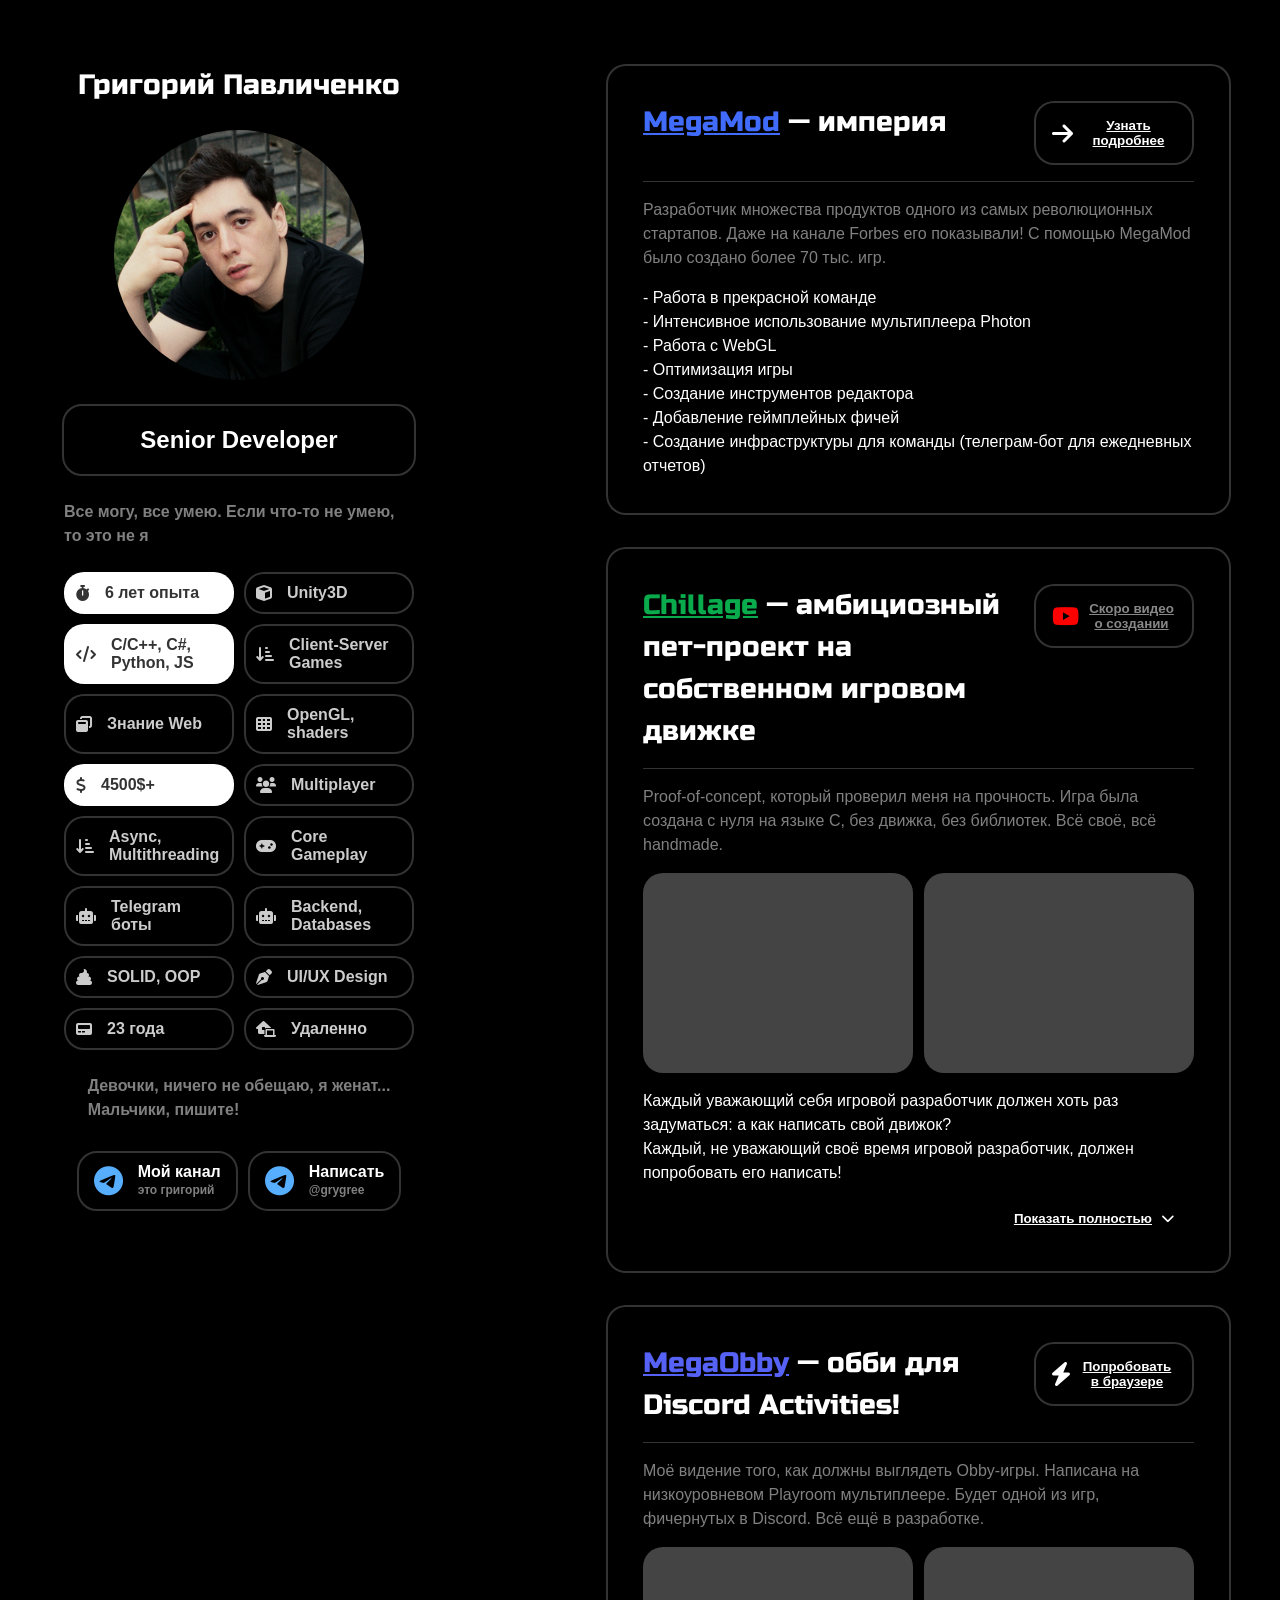
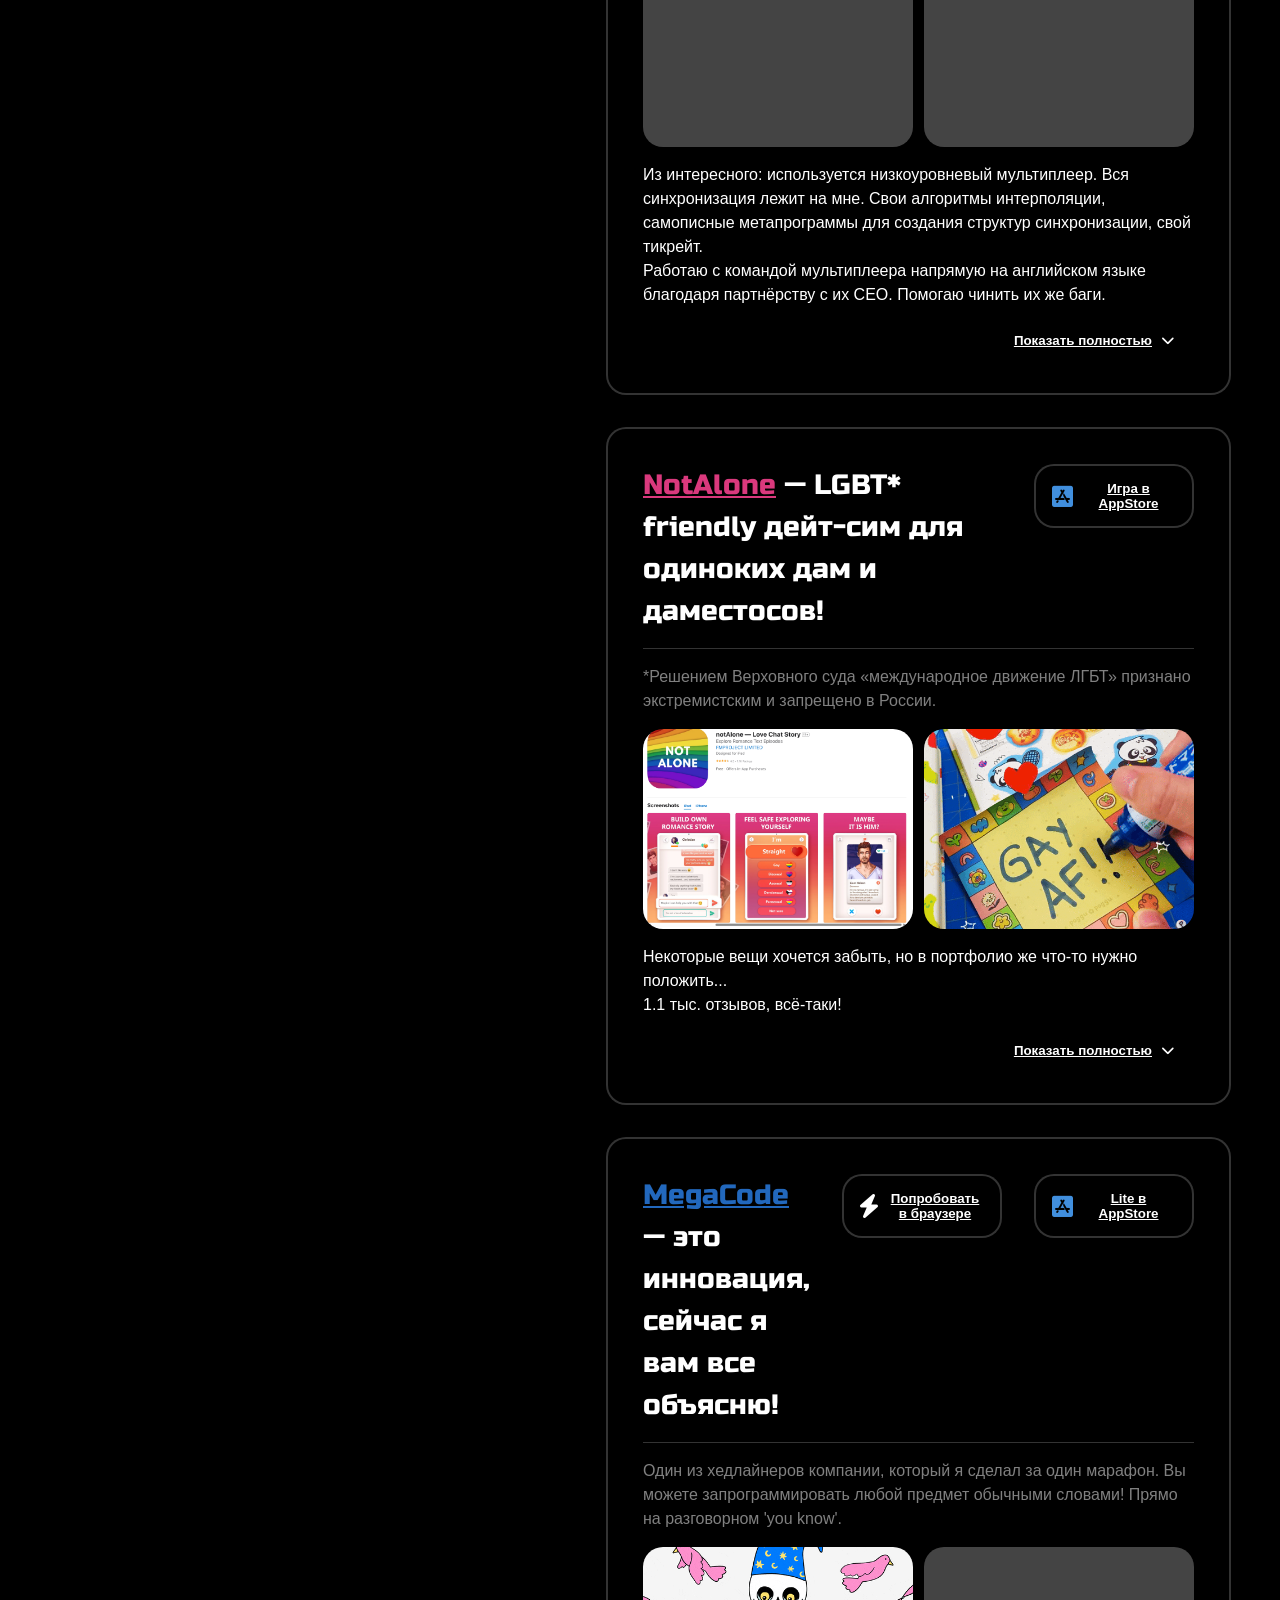
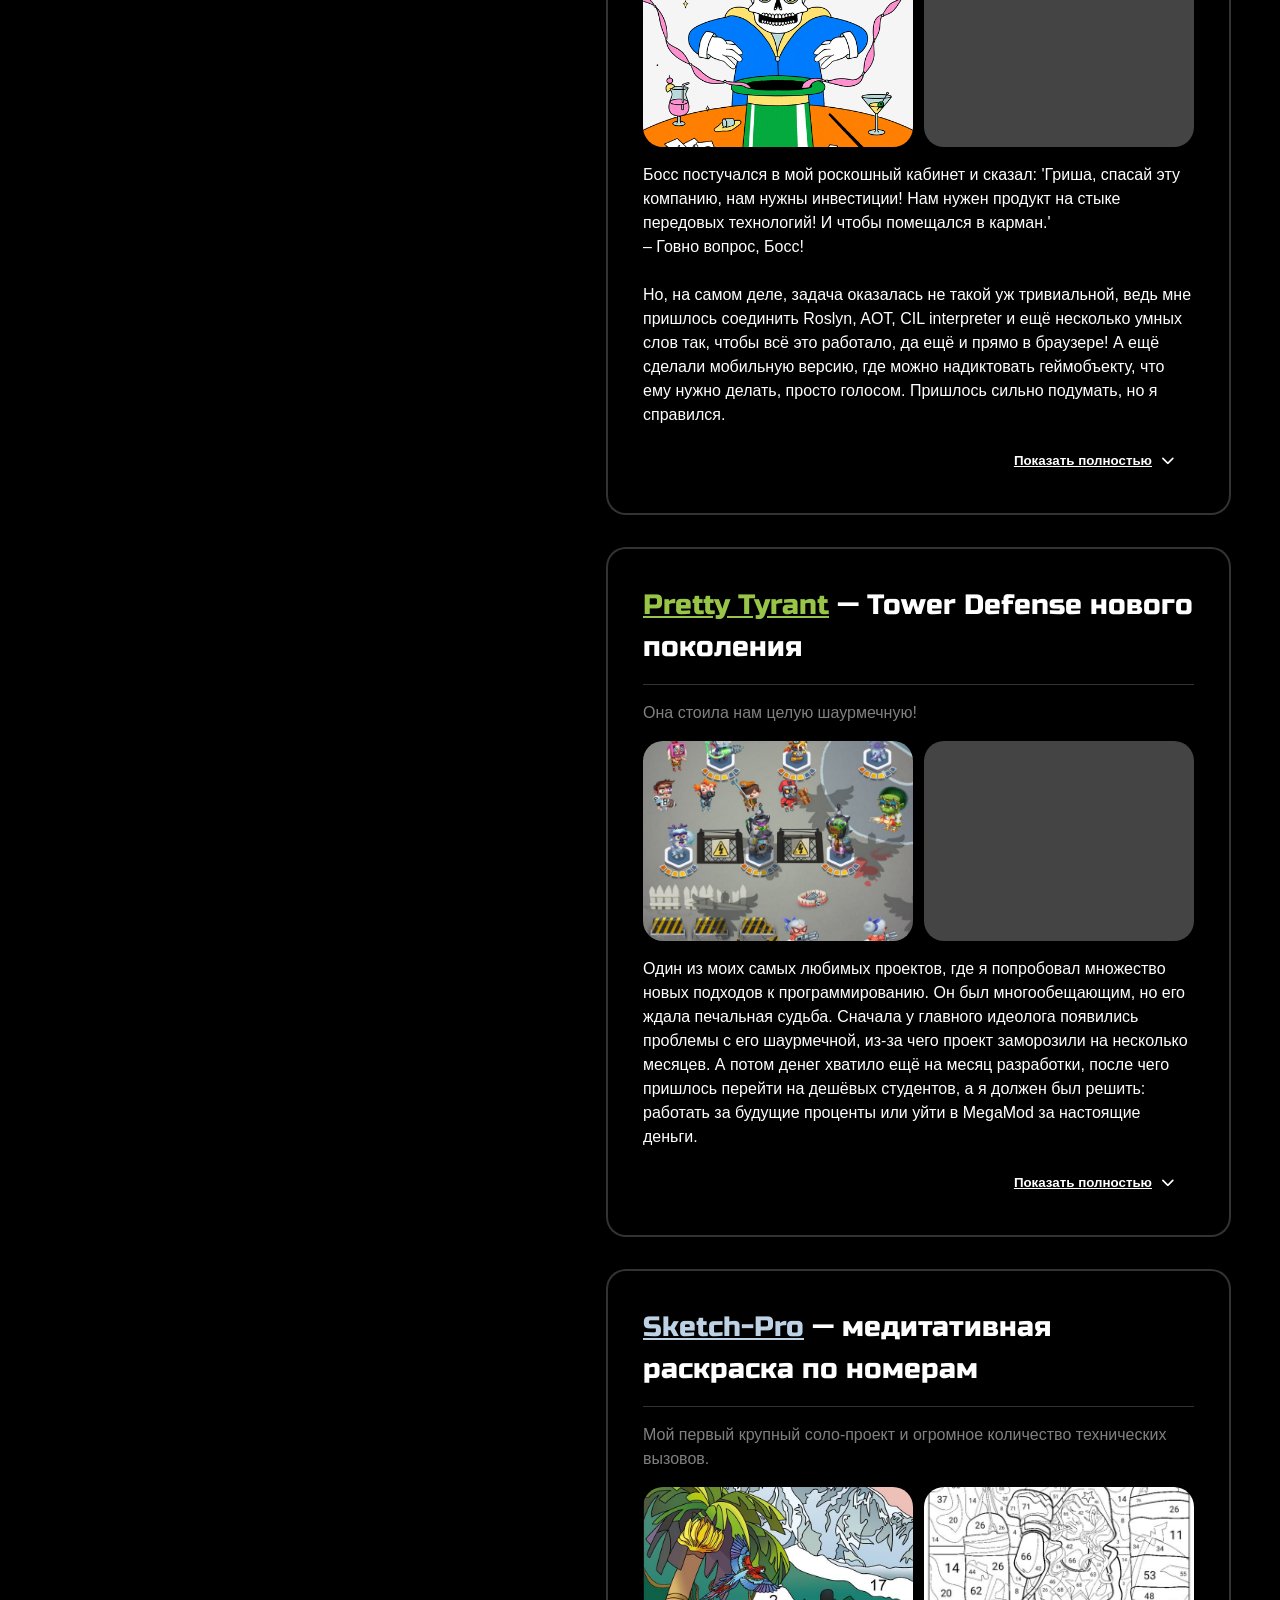
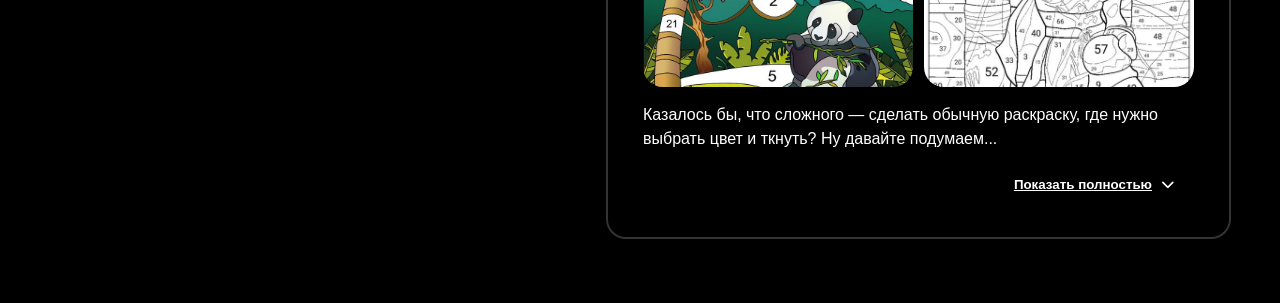
==== index.html @ 2d3b476a "dark theme as default" ====
<!DOCTYPE html>
<html lang="en">
    <head>
        <meta charset="UTF-8">
        <meta name="viewport" content="width=device-width, initial-scale=1.0">
        <link rel="preconnect" href="https://fonts.googleapis.com">
        <link rel="preconnect" href="https://fonts.gstatic.com" crossorigin>
        <link href="https://fonts.googleapis.com/css2?family=Inter:opsz,wght@14..32,100..900&family=Russo+One&display=swap" rel="stylesheet">
        <link rel="stylesheet" href="https://cdnjs.cloudflare.com/ajax/libs/font-awesome/6.0.0-beta3/css/all.min.css">
        <link rel="stylesheet" href="styles.css">
        <title>Grigory Pavlichenko</title>
        <link rel="icon" href="favicon.ico" type="image/x-icon">

        <script>
            function toggleText(blockId, event) {
                var textBlock = document.getElementById(blockId);
                var button = event.currentTarget; // This refers to the button that was clicked
                var textSpan = button.querySelector("span"); // Select the <span> that contains the text
                var icon = button.querySelector(".icon"); // Select the icon inside the button

                if (textBlock.style.display === "none" || textBlock.style.display === "") {
                    textBlock.style.display = "block";  // Show the text block
                    textSpan.textContent = "Скрыть"; // Change button text to 'Скрыть'
                    icon.classList.remove("fa-chevron-down"); // Remove down arrow
                    icon.classList.add("fa-chevron-up"); // Add up arrow
                } else {
                    textBlock.style.display = "none";   // Hide the text block
                    textSpan.textContent = "Показать полностью"; // Change button text back to 'Показать полностью'
                    icon.classList.remove("fa-chevron-up"); // Remove up arrow
                    icon.classList.add("fa-chevron-down"); // Add down arrow
                }
            }
        </script>
    </head>
    <body>
        <div class=container>
            <div class="sidebar">
                <div class="sidebar-content">
                    <p class="title">Григорий Павличенко</p>
                    <div class="avatar_container">
                        <div class="placeholder"></div>
                        <img class="avatar_content" loading="lazy" onload="this.classList.add('loaded'); this.previousElementSibling.style.display = 'none';" src="avatar.png">
                    </div>
                    <div class="job_title_container">
                        <p class="job_title">Senior Developer</p>
                    </div>

                    <p class="contacts_quote">Все могу, все умею. Если что-то не умею, то это не я</p>
                    <div class="skills_grid">
                        <div class="skill_item">
                            <i class="fa-solid fa-stopwatch"></i>
                            <span>6 лет опыта</span>
                        </div>
                        <div class="skill_item_black">
                            <i class="fa-solid fa-cube"></i>
                            <span>Unity3D</span>
                        </div>
                        <div class="skill_item">
                            <i class="fa-solid fa-code"></i>
                            <span>C/C++, C#, Python, JS</span>
                        </div>
                        <div class="skill_item_black">
                            <i class="fa-solid fa-arrow-down-short-wide"></i>
                            <span>Client-Server Games</span>
                        </div>
                        <div class="skill_item_black">
                            <i class="fa-solid fa-window-restore"></i>
                            <span>Знание Web</span>
                        </div>
                        <div class="skill_item_black">
                            <i class="fa-solid fa-table-cells"></i>
                            <span>OpenGL, shaders</span>
                        </div>
                        <div class="skill_item">
                            <i class="fa-solid fa-dollar-sign"></i>
                            <span>4500$+</span>
                        </div>
                        <div class="skill_item_black">
                            <i class="fa-solid fa-users"></i>
                            <span>Multiplayer</span>
                        </div>
                        <div class="skill_item_black">
                            <i class="fa-solid fa-arrow-down-short-wide"></i>
                            <span>Async, Multithreading</span>
                        </div>
                        <div class="skill_item_black">
                            <i class="fa-solid fa-gamepad"></i>
                            <span>Core Gameplay</span>
                        </div>
                        <div class="skill_item_black">
                            <i class="fa-solid fa-robot"></i>
                            <span>Telegram боты</span>
                        </div>
                        <div class="skill_item_black">
                            <i class="fa-solid fa-robot"></i>
                            <span>Backend, Databases</span>
                        </div>
                        <div class="skill_item_black">
                            <i class="fa-solid fa-poop"></i>
                            <span>SOLID, OOP</span>
                        </div>
                        <div class="skill_item_black">
                            <i class="fa-solid fa-pen-nib"></i>
                            <span>UI/UX Design</span>
                        </div>
                        <div class="skill_item_black">
                            <i class="fa-solid fa-pager"></i>
                            <span>23 года</span>
                        </div>
                        <div class="skill_item_black">
                            <i class="fa-solid fa-house-laptop"></i>
                            <span>Удаленно</span>
                        </div>
                    </div>

                    <p class="contacts_quote">Девочки, ничего не обещаю, я женат...<br>Мальчики, пишите!</p>
                    <div class="contacts_container">
                        <div class="contact">
                            <i class="fa-brands fa-telegram" style="color: #58aefe;"></i>
                            <div class="contacts_container_vertical">
                                <a href="https://t.me/+varb2LTErpAxMTYy" target="_blank" style="text-decoration: none;">
                                    Мой канал
                                </a>
                                <p class="contacts_grey">это григорий</p>
                            </div>
                        </div>
                        <div class="contact">
                            <i class="fa-brands fa-telegram" style="color: #58aefe;"></i>
                            <div class="contacts_container_vertical">
                                <a href="https://t.me/grygree" target="_blank" style="text-decoration: none;">
                                    Написать
                                </a>
                                <p class="contacts_grey">@grygree</p>
                            </div>
                        </div>
                    </div>
                </div>
            </div>

            <div class="gameblocks">

                <div class="gameblock">
                        <div class="title-container">
                            <p class="title">
                                <span style="color: #406bfb; text-decoration: underline;">MegaMod</span> — империя
                            </p>
                            <button class="external_link-button">
                                <i class="fa-solid fa-arrow-right"></i>
                                <a href="https://investors.megamod.io/" target="_blank" style="text-decoration: underline; color: inherit;">
                                    Узнать подробнее
                                </a>
                            </button>
                        </div>
                        <hr>
                        <p class="sub_title" id="megamod_subtitle">
                        </p>

                        <p class="description" id="megamod_description">
                        </p>

                        <div class="expandable-text" id="textBlock0">
                            <p class="description" id="megamod_content">
                            </p>
                        </div>

                        <!-- <div class="button-container"> -->
                        <!--     <button class="expand-button" onclick="toggleText('textBlock0', event)"> -->
                        <!--         <span>Показать полностью</span> -->
                        <!--         <i class="fas fa-chevron-down icon"></i> <!-1- Font Awesome down arrow icon -1-> -->
                        <!--     </button> -->
                        <!-- </div> -->
                </div>
                <div class="gameblock">
                        <div class="title-container">
                            <p class="title">
                                <span style="color: #0AAB4D; text-decoration: underline;">Chillage</span> — амбициозный пет-проект на собственном игровом движке
                            </p>
                            <button class="external_link-button" style="cursor: default;">
                                <i class="fa-brands fa-youtube" style="color: #ff0000;"></i>
                                <a style="text-decoration: underline; color: #888; cursor: inherit;">
                                    Скоро видео о создании
                                </a>
                            </button>
                        </div>
                        <hr>
                        <p class="sub_title" id="chillage_subtitle">
                        </p>
                        <div class="two_media_container">
                            <div class="media_container">
                                <div class="placeholder"></div>
                                <video class="media_content" loading="lazy" onloadeddata="this.classList.add('loaded'); this.previousElementSibling.style.display = 'none';" autoplay loop muted playsinline>
                                    <source src="chillage1.mp4" type="video/mp4">
                                </video>
                            </div>
                            <div class="media_container">
                                <div class="placeholder"></div>
                                <video class="media_content" loading="lazy" onloadeddata="this.classList.add('loaded'); this.previousElementSibling.style.display = 'none';" autoplay loop muted playsinline>
                                    <source src="chillage2.mp4" type="video/mp4">
                                </video>
                            </div>
                        </div>

                        <p class="description" id="chillage_description">
                        </p>

                        <div class="expandable-text" id="textBlock1">
                            <p class="description" id="chillage_content">
                            </p>
                        </div>

                        <div class="button-container">
                            <button class="expand-button" onclick="toggleText('textBlock1', event)">
                                <span>Показать полностью</span>
                                <i class="fas fa-chevron-down icon"></i> <!-- Font Awesome down arrow icon -->
                            </button>
                        </div>
                </div>

                <div class="gameblock">
                        <div class="title-container">
                            <p class="title">
                                <span style="color: #5662f6; text-decoration: underline;">MegaObby</span> — обби для Discord Activities!
                            </p>
                            <button class="external_link-button">
                                <i class="fa-solid fa-bolt"></i>
                                <a href="https://megaobby.playroom.gg/" target="_blank" style="text-decoration: underline; color: inherit;">
                                    Попробовать в браузере
                                </a>
                            </button>
                        </div>
                        <hr>
                        <p class="sub_title" id="megaobby_subtitle">
                        </p>
                        <div class="two_media_container">
                            <div class="media_container">
                                <div class="placeholder"></div>
                                <video class="media_content" loading="lazy" onloadeddata="this.classList.add('loaded'); this.previousElementSibling.style.display = 'none';" autoplay loop muted playsinline>
                                    <source src="megaobby1.mp4" type="video/mp4">
                                </video>
                            </div>
                            <div class="media_container">
                                <div class="placeholder"></div>
                                <video class="media_content" loading="lazy" onloadeddata="this.classList.add('loaded'); this.previousElementSibling.style.display = 'none';" autoplay loop muted playsinline>
                                    <source src="megaobby2.mp4" type="video/mp4">
                                </video>
                            </div>
                        </div>

                        <p class="description" id="megaobby_description">
                        </p>

                        <div class="expandable-text" id="textBlock2">
                            <p class="description" id="megaobby_content">
                            </p>
                        </div>

                        <div class="button-container">
                            <button class="expand-button" onclick="toggleText('textBlock2', event)">
                                <span>Показать полностью</span>
                                <i class="fas fa-chevron-down icon"></i> <!-- Font Awesome down arrow icon -->
                            </button>
                        </div>
                </div>

                <div class="gameblock">
                        <div class="title-container">
                            <p class="title">
                                <span style="color: #da397d; text-decoration: underline;">NotAlone</span> — LGBT* friendly дейт-сим для одиноких дам и даместосов!
                            </p>
                            <button class="external_link-button">
                                <i class="fa-brands fa-app-store-ios" style="color: #418fde;"></i>
                                <a href="https://apps.apple.com/us/app/notalone-love-chat-story/id1567415285" target="_blank" style="text-decoration: underline; color: inherit;">
                                    Игра в AppStore
                                </a>
                            </button>
                        </div>
                        <hr>
                        <p class="sub_title" id="notalone_subtitle">
                        </p>
                        <div class="two_media_container">
                            <div class="media_container">
                                <div class="placeholder"></div>
                                <img class="media_content" loading="lazy" onload="this.classList.add('loaded'); this.previousElementSibling.style.display = 'none';" src="notalone1.png">
                                </img>
                            </div>
                            <div class="media_container">
                                <div class="placeholder"></div>
                                <img class="media_content" loading="lazy" onload="this.classList.add('loaded'); this.previousElementSibling.style.display = 'none';" src="notalone2.gif">
                            </div>
                        </div>

                        <p class="description" id="notalone_description">
                        </p>

                        <div class="expandable-text" id="textBlock3">
                            <p class="description" id="notalone_content">
                            </p>
                        </div>

                        <div class="button-container">
                            <button class="expand-button" onclick="toggleText('textBlock3', event)">
                                <span>Показать полностью</span>
                                <i class="fas fa-chevron-down icon"></i> <!-- Font Awesome down arrow icon -->
                            </button>
                        </div>
                </div>
                <div class="gameblock">
                        <div class="title-container">
                            <p class="title">
                                <span style="color: #2268BD; text-decoration: underline;">MegaCode</span> — это инновация, сейчас я вам все объясню!
                            </p>
                            <button class="external_link-button">
                                <i class="fa-solid fa-bolt"></i>
                                <a href="https://code.megamod.io/" target="_blank" style="text-decoration: underline; color: inherit;">
                                    Попробовать в браузере
                                </a>
                            </button>
                            <button class="external_link-button">
                                <i class="fa-brands fa-app-store-ios" style="color: #418fde;"></i>
                                <a href="https://apps.apple.com/ru/app/megacode-lite/id6463144034" target="_blank" style="text-decoration: underline; color: inherit;">
                                    Lite в AppStore
                                </a>
                            </button>
                        </div>
                        <hr>
                        <p class="sub_title" id="megacode_subtitle">
                        </p>
                        <div class="two_media_container">
                            <div class="media_container">
                                <div class="placeholder"></div>
                                <img class="media_content" loading="lazy" onload="this.classList.add('loaded'); this.previousElementSibling.style.display = 'none';" src="megacode2.gif">
                            </div>
                            <div class="media_container">
                                <div class="placeholder"></div>
                                <video class="media_content" loading="lazy" onloadeddata="this.classList.add('loaded'); this.previousElementSibling.style.display = 'none';" autoplay loop muted playsinline>
                                    <source src="megacode1.mp4" type="video/mp4">
                                </video>
                            </div>
                        </div>

                        <p class="description" id="megacode_description">
                        </p>

                        <div class="expandable-text" id="textBlock4">
                            <p class="description" id="megacode_content">
                            </p>
                        </div>

                        <div class="button-container">
                            <button class="expand-button" onclick="toggleText('textBlock4', event)">
                                <span>Показать полностью</span>
                                <i class="fas fa-chevron-down icon"></i> <!-- Font Awesome down arrow icon -->
                            </button>
                        </div>
                </div>

                <div class="gameblock">
                        <div class="title-container">
                            <p class="title">
                                <span style="color: #98c448; text-decoration: underline;">Pretty Tyrant</span> — Tower Defense нового поколения
                            </p>
                        </div>
                        <hr>
                        <p class="sub_title" id="tyrant_subtitle">
                        </p>
                        <div class="two_media_container">
                            <div class="media_container">
                                <div class="placeholder"></div>
                                <img class="media_content" loading="lazy" onload="this.classList.add('loaded'); this.previousElementSibling.style.display = 'none';" src="tyrant1.png">
                            </div>
                            <div class="media_container">
                                <div class="placeholder"></div>
                                <img class="media_content" loading="lazy" onload="this.classList.add('loaded'); this.previousElementSibling.style.display = 'none';" src="tyrant2.gif">
                            </div>
                        </div>

                        <p class="description" id="tyrant_description">
                        </p>

                        <div class="expandable-text" id="textBlock5">
                            <p class="description" id="tyrant_content">
                            </p>
                        </div>

                        <div class="button-container">
                            <button class="expand-button" onclick="toggleText('textBlock5', event)">
                                <span>Показать полностью</span>
                                <i class="fas fa-chevron-down icon"></i> <!-- Font Awesome down arrow icon -->
                            </button>
                        </div>
                </div>

                <div class="gameblock">
                        <div class="title-container">
                            <p class="title">
                                <span style="color: #bdd2e5; text-decoration: underline;">Sketch-Pro</span> — медитативная раскраска по номерам
                            </p>
                        </div>
                        <hr>
                        <p class="sub_title" id="sketch_subtitle">
                        </p>
                        <div class="two_media_container">
                            <div class="media_container">
                                <div class="placeholder"></div>
                                <img class="media_content" loading="lazy" onload="this.classList.add('loaded'); this.previousElementSibling.style.display = 'none';" src="sketchpro1.jpg">
                            </div>
                            <div class="media_container">
                                <div class="placeholder"></div>
                                <img class="media_content" loading="lazy" onload="this.classList.add('loaded'); this.previousElementSibling.style.display = 'none';" src="sketchpro2.jpg">
                            </div>
                        </div>

                        <p class="description" id="sketch_description">
                        </p>

                        <div class="expandable-text" id="textBlock6">
                            <p class="description" id="sketch_content">
                            </p>
                        </div>

                        <div class="button-container">
                            <button class="expand-button" onclick="toggleText('textBlock6', event)">
                                <span>Показать полностью</span>
                                <i class="fas fa-chevron-down icon"></i> <!-- Font Awesome down arrow icon -->
                            </button>
                        </div>
                </div>
            </div>

            <button class="theme-toggle" id="theme-toggle">
            </button>
        </div>
    </body>


    <script>
        const themeToggleButton = document.getElementById('theme-toggle');
        const body = document.body;

        function updateButtonText(isDarkTheme) {
            themeToggleButton.textContent = isDarkTheme ? 'Dark Theme' : 'Light Theme';
        }

        const savedTheme = localStorage.getItem('theme');

        if (savedTheme) {
            const isDarkTheme = savedTheme === 'dark';
            body.classList.toggle('dark-theme', isDarkTheme);
            updateButtonText(isDarkTheme);
        } else {
            updateButtonText(false);
        }

        themeToggleButton.addEventListener('click', () => {
            const isDarkTheme = body.classList.toggle('dark-theme');

            localStorage.setItem('theme', isDarkTheme ? 'dark' : 'light');

            updateButtonText(isDarkTheme);
        });
    </script>
    <script>
        fetch('content.json')
            .then(response => response.json())
            .then(data => {
                document.getElementById('chillage_subtitle').innerText = data.chillage_subtitle;
                document.getElementById('chillage_description').innerText = data.chillage_description;
                document.getElementById('chillage_content').innerText = data.chillage_content;
                document.getElementById('megacode_subtitle').innerText = data.megacode_subtitle;
                document.getElementById('megacode_description').innerText = data.megacode_description;
                document.getElementById('megacode_content').innerText = data.megacode_content;
                document.getElementById('megaobby_subtitle').innerText = data.megaobby_subtitle;
                document.getElementById('megaobby_description').innerText = data.megaobby_description;
                document.getElementById('megaobby_content').innerText = data.megaobby_content;
                document.getElementById('tyrant_subtitle').innerText = data.tyrant_subtitle;
                document.getElementById('tyrant_description').innerText = data.tyrant_description;
                document.getElementById('tyrant_content').innerText = data.tyrant_content;
                document.getElementById('notalone_subtitle').innerText = data.notalone_subtitle;
                document.getElementById('notalone_description').innerText = data.notalone_description;
                document.getElementById('notalone_content').innerText = data.notalone_content;
                document.getElementById('sketch_subtitle').innerText = data.sketch_subtitle;
                document.getElementById('sketch_description').innerText = data.sketch_description;
                document.getElementById('sketch_content').innerText = data.sketch_content;
                document.getElementById('megamod_subtitle').innerText = data.megamod_subtitle;
                document.getElementById('megamod_description').innerText = data.megamod_description;
                document.getElementById('megamod_content').innerText = data.megamod_content;
            });
    </script>
</html>
---- styles.css ----
:root {
  --background-color: #000;
  --border-color: rgba(255,255,255,0.2);
  --transparent-text-color: rgba(255,255,255,0.5);
  --text-color: white;
  --placeholder-color: #444;
}

body.dark-theme {
  --background-color: #fff;
  --border-color: rgba(0,0,0,0.2);
  --text-color: black;
  --transparent-text-color: rgba(0, 0, 0, 0.5);
  --placeholder-color: #ccc;
}

button{
    background-color: var(--background-color);
    color: var(--text-color);
}

a{
    color: var(--text-color);
}

html {
    font-size: 16px; /* 1rem = 16px */
    margin: 0;
}

p {
    margin: 0;
    color: var(--text-color);
    line-height: 1.5;
}

body {
    font-family: Arial, sans-serif;
    margin: 0;
    padding: 0;
    background-color: var(--background-color);
}

hr {
    border: none;
    height: 1px;
    background-color: var(--border-color);
    margin: 0;
}

.theme-toggle{
    cursor: pointer;
    border-radius: 20px;
    border: 2px solid var(--border-color);
    font-weight: 800;
    width: 250px;
    height: 80px;
    margin: 5% 2% 2% 2%;
}

.theme-toggle .icon{
    font-size: 2rem;
}

.container {
    display: flex;
    justify-content: flex-start;
    flex-direction: row;
}

.gameblocks
{
    margin: 5% 25% 5% 5%;
    position: relative; /* Relative to its normal position */
    left: 5%; /* Offset 20% from the left side of the container */
    display: flex;
    flex-direction: column;
    gap: 2rem;
}

.gameblock {
    background-color: var(--background-color);
    display: flex;
    flex-direction: column;
    gap: 1rem;
    padding: 35px;
    border-radius: 20px;
    border: 2px solid var(--border-color);
}

.sidebar {
    margin: 5% 5% 0 5%;
    min-width: 350px;
    color: black;
    padding: 0;
}

.job_title_container {
    font-weight: 600;
    width: 100%;
    border: 2px solid var(--border-color);
    border-radius: 20px;
    display: inline-flex; /* Ensures the arrow icon aligns properly */
    align-items: center; /* Vertically centers the text and icon */
    justify-content: center; /* Horizontally centers the content */
}

.job_title {
    font-size: 1.5rem;
    margin: 0;
    padding: 1rem;
}

.skills_grid {
    width: 100%;
    display: grid;
    grid-template-columns: 1fr 1fr; /* Defines 2 columns of equal width */
    gap: 10px; /* Space between the grid items */
    padding: 0;
}

.skill_item,
.skill_item_black {
    display: flex;
    justify-content: start;
    align-items: center;
    border: 2px solid var(--border-color);
    border-radius: 20px;
    padding: 10px;
    margin: 0;
    font-weight: 700;
    font-size: 1rem;
}

.skill_item {
    background-color: rgba(255, 255, 255, 1);
    color: rgba(0, 0, 0, 0.8);
}

.skill_item_black {
    background-color: rgba(0, 0, 0, 0.8);
    color: rgba(255, 255, 255, 0.8);
}

.skill_item i,
.skill_item_black i {
    font-size: 1rem;
    margin-right: 15px;
}

.contacts_container {
    display: flex;
    justify-content: space-between; /* Horizontally centers the content */
}

.contacts_quote {
    color: var(--transparent-text-color);
    font-weight: 600;
}

.contacts_grey {
    color: var(--transparent-text-color);
    font-weight: 600;
    font-size: 0.75rem;
}

.contacts_container_vertical{
    display: flex;
    flex-direction: column;
}

.contact {
    display: flex;
    justify-content: start;
    align-items: center;
    border: 2px solid var(--border-color);
    border-radius: 20px;
    padding: 10px 15px;
    margin: 5px;
    font-weight: 700;
    font-size: 1rem;
    cursor: pointer;
}

.contact i {
    font-size: 30px;
    margin-right: 15px;
}

.name {
    font-size: 2rem;
    font-weight: 800;
    color: rgba(0, 0, 0, 0.8);
    margin: 0 0 2rem 0;
}

.avatar_container {
    width: 250px;
    height: 250px;
    border-radius: 50%;
    overflow: hidden;
}

.avatar_content {
    width: 100%;
    height: 100%;
    object-fit: cover;
    opacity: 0;
    transition: opacity 0.3s ease;
}

.avatar_content.loaded {
    opacity: 1;
}

.sidebar-content {
    display: flex;
    flex-direction: column; /* Arrange items vertically */
    justify-content: space-between; /* Evenly space items */
    align-items: center; /* Center items horizontally */
    gap: 1.5rem;
}

.title-container {
    display: flex;
    flex-direction: row;
    justify-content: space-between;
    gap: 2rem;
}

.title {
  font-family: "Russo One", sans-serif;
  font-weight: 400;
  font-style: normal;
  font-size: 1.75rem;
  margin: 0;
}

.external_link-button {
    gap: 0.5rem;
    cursor: pointer;
    text-decoration: none;
    font-weight: 600;
    font-family: Arial, sans-serif;
    min-width: 10rem;
    min-height: 4rem;
    max-width: 10rem;
    max-height: 4rem;
    padding: 1rem;
    border: 2px solid var(--border-color);
    border-radius: 20px;
    display: flex;
    align-items: center;
    justify-content: center;
}

.external_link-button span {
    text-decoration: underline;
}

.external_link-button i {
    font-size: 1.5rem;
}

.description {
    font-weight: 400;
    margin: 0;
}

.button-container {
    display: flex;
    justify-content: flex-end;
}

.expand-button {
    text-decoration: none;
    font-weight: 600;
    padding: 10px 20px;
    border: none;
    font-family: Arial, sans-serif;
    cursor: pointer;
    display: inline-flex;
    align-items: center;
    justify-content: center;
}

.expand-button span {
    text-decoration: underline;
}

.expand-button .icon {
    margin-left: 10px;
}

.expandable-text {
    display: none;
}

.sub_title {
    font-weight: 400;
    color: var(--transparent-text-color);
    margin: 0;
}

.two_media_container {
    flex-direction: row;
    display: flex;
    justify-content: space-between;
}

@media (max-width: 600px) {
  .container {
    flex-direction: column;
  }
  .gameblocks{
    margin: 5% 5% 5% 5%;
    /* position: absolute; /1* Relative to its normal position *1/ */
    left: 0; /* Offset 20% from the left side of the container */
    width: 90%;
  }

  .theme-toggle{
      margin: 5% auto;
  }

  .title-container {
      flex-direction: column;
  }
}

.media_container {
    width: 49%;
    border-radius: 20px;
    height: 200px;
    overflow: hidden;
}

.media_content {
    width: 100%;
    height: 100%;
    object-fit: cover;
    opacity: 0;
    transition: opacity 0.3s ease;
}

.media_content.loaded {
    opacity: 1;
}

.placeholder {
    width: 100%;
    height: 100%;
    background-color: var(--placeholder-color);
}
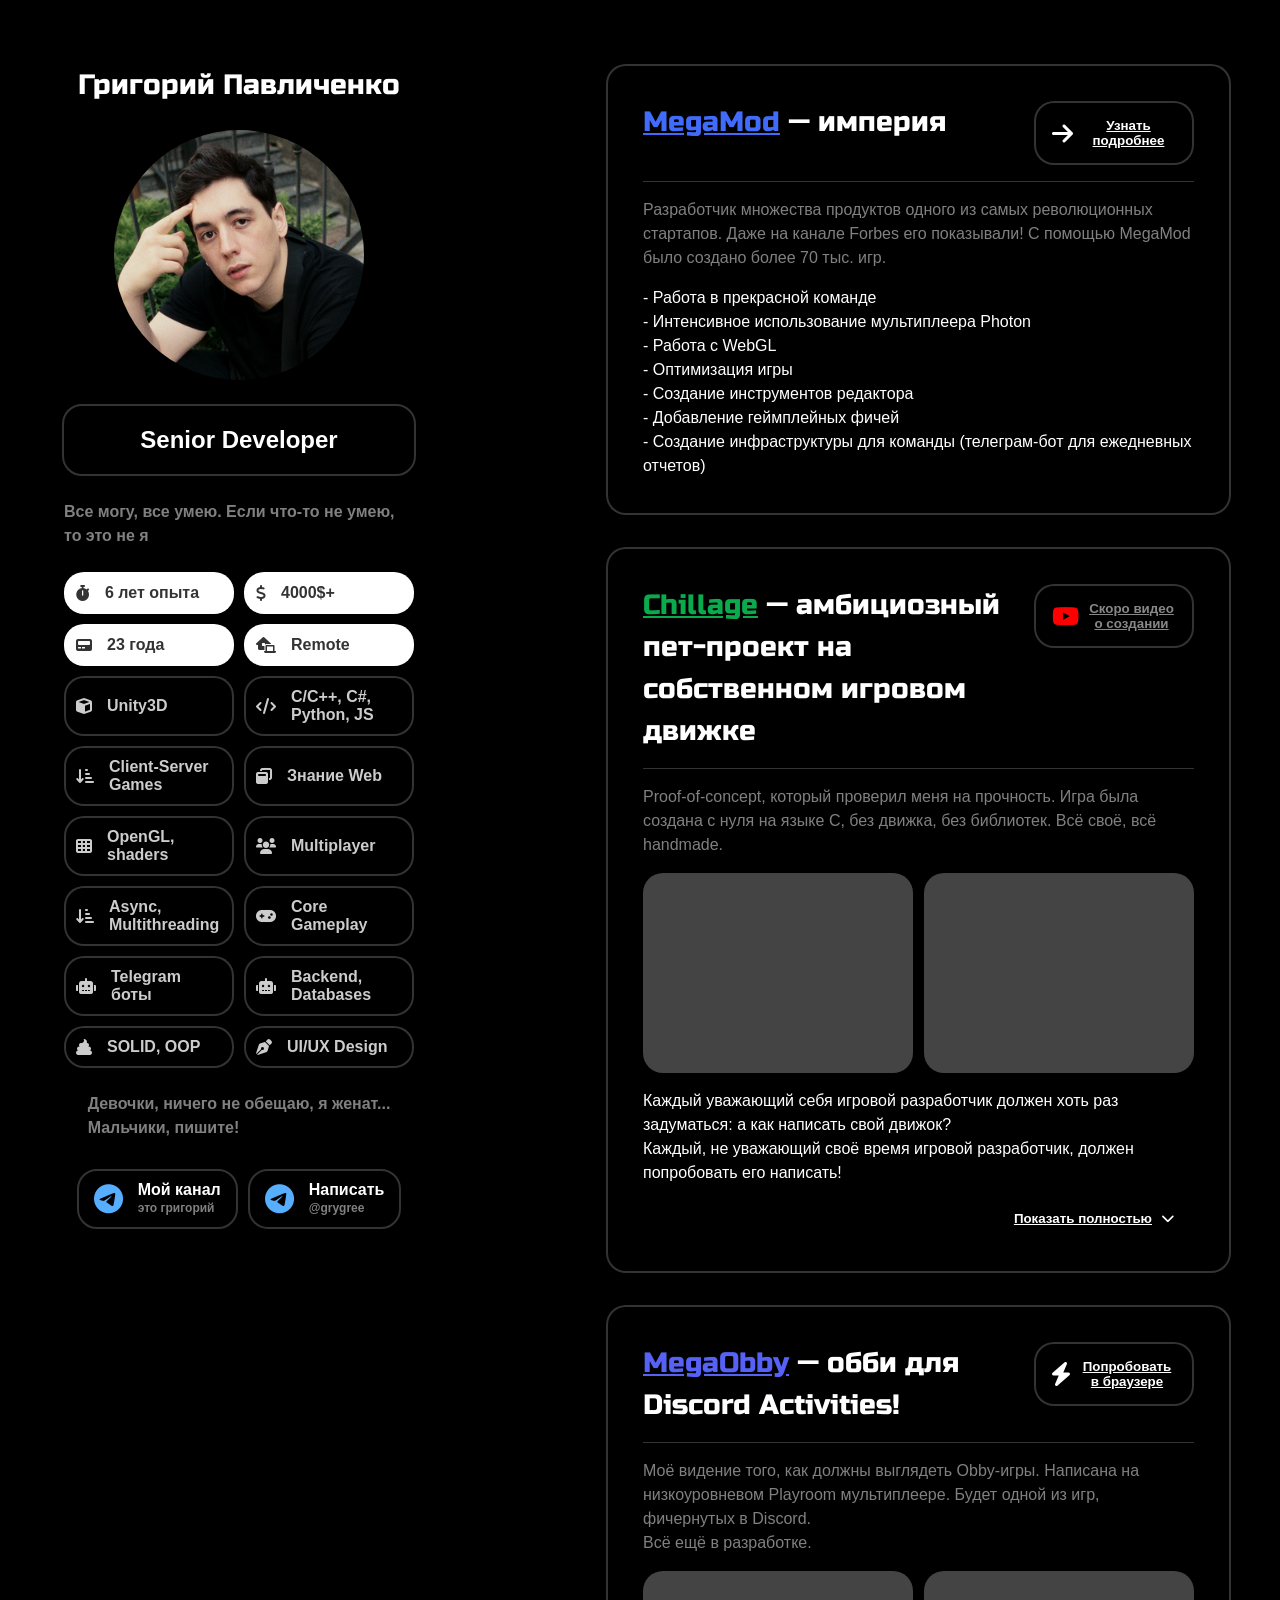
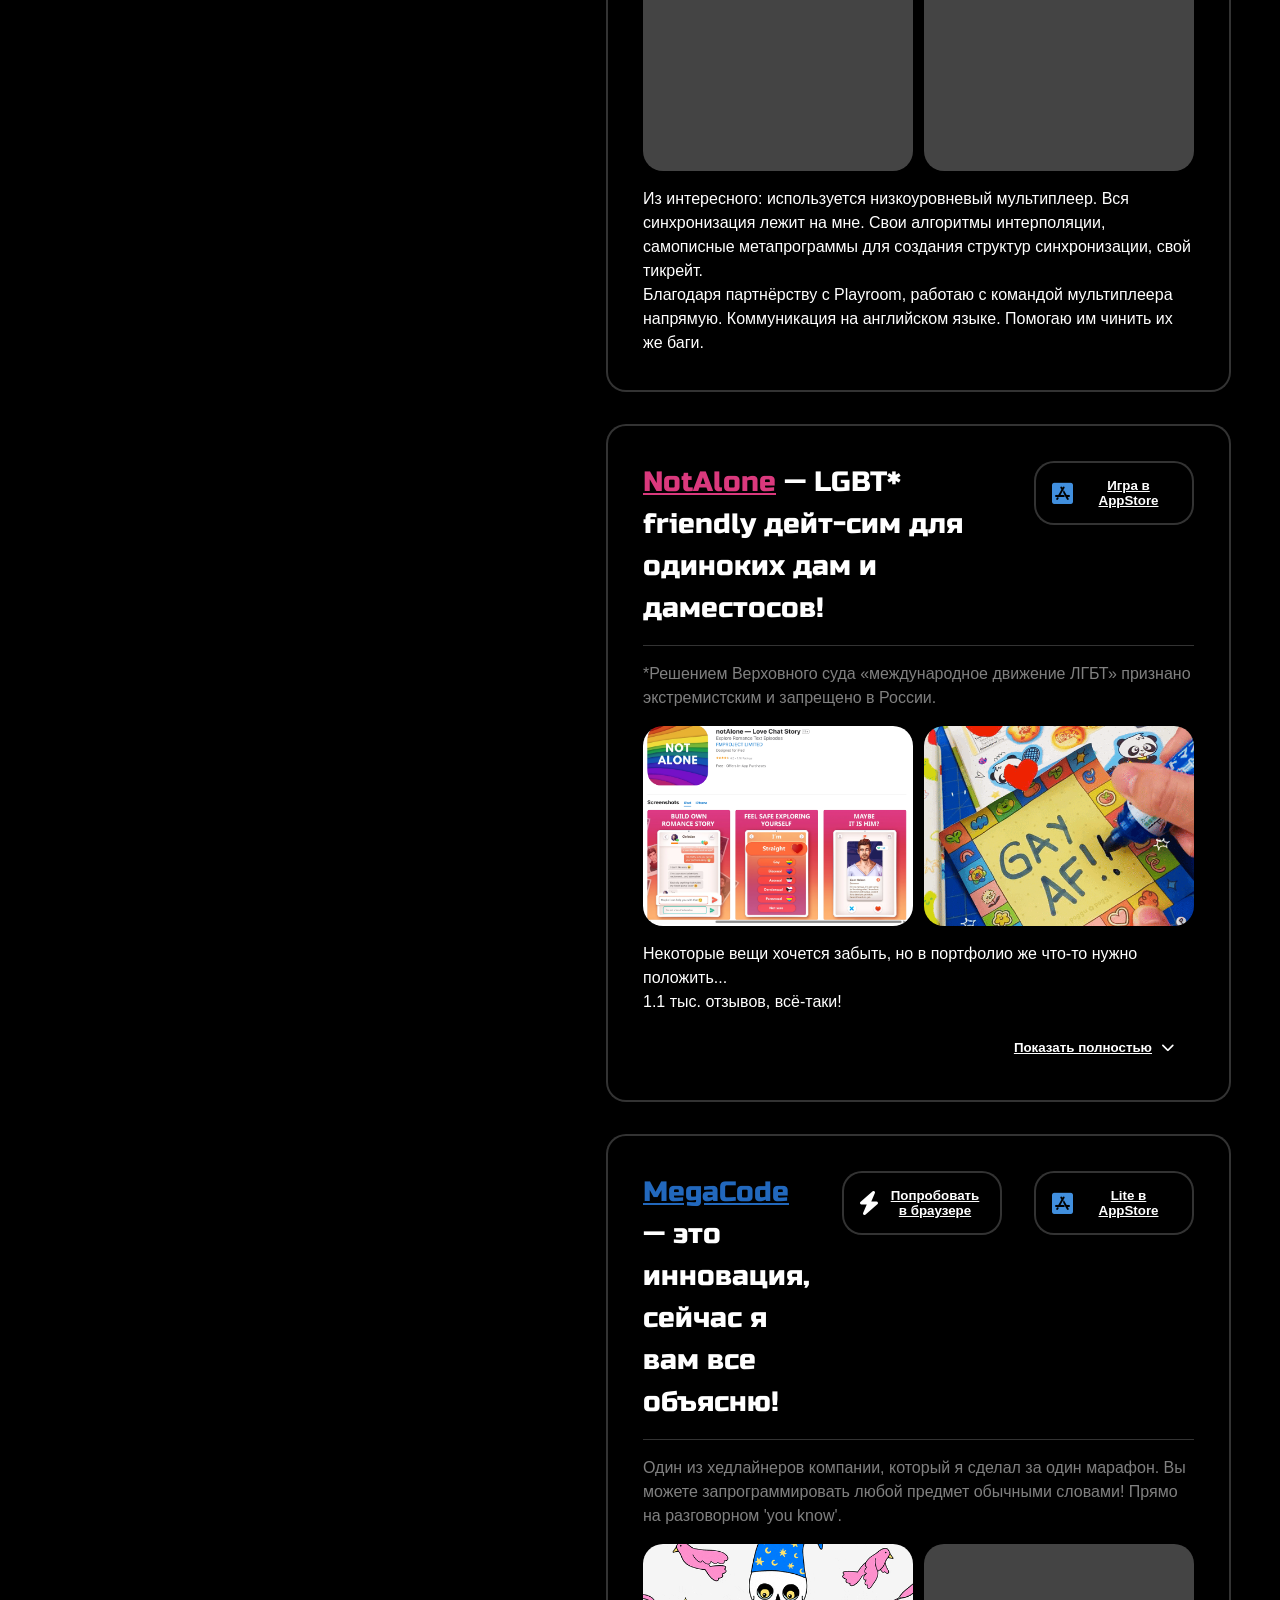
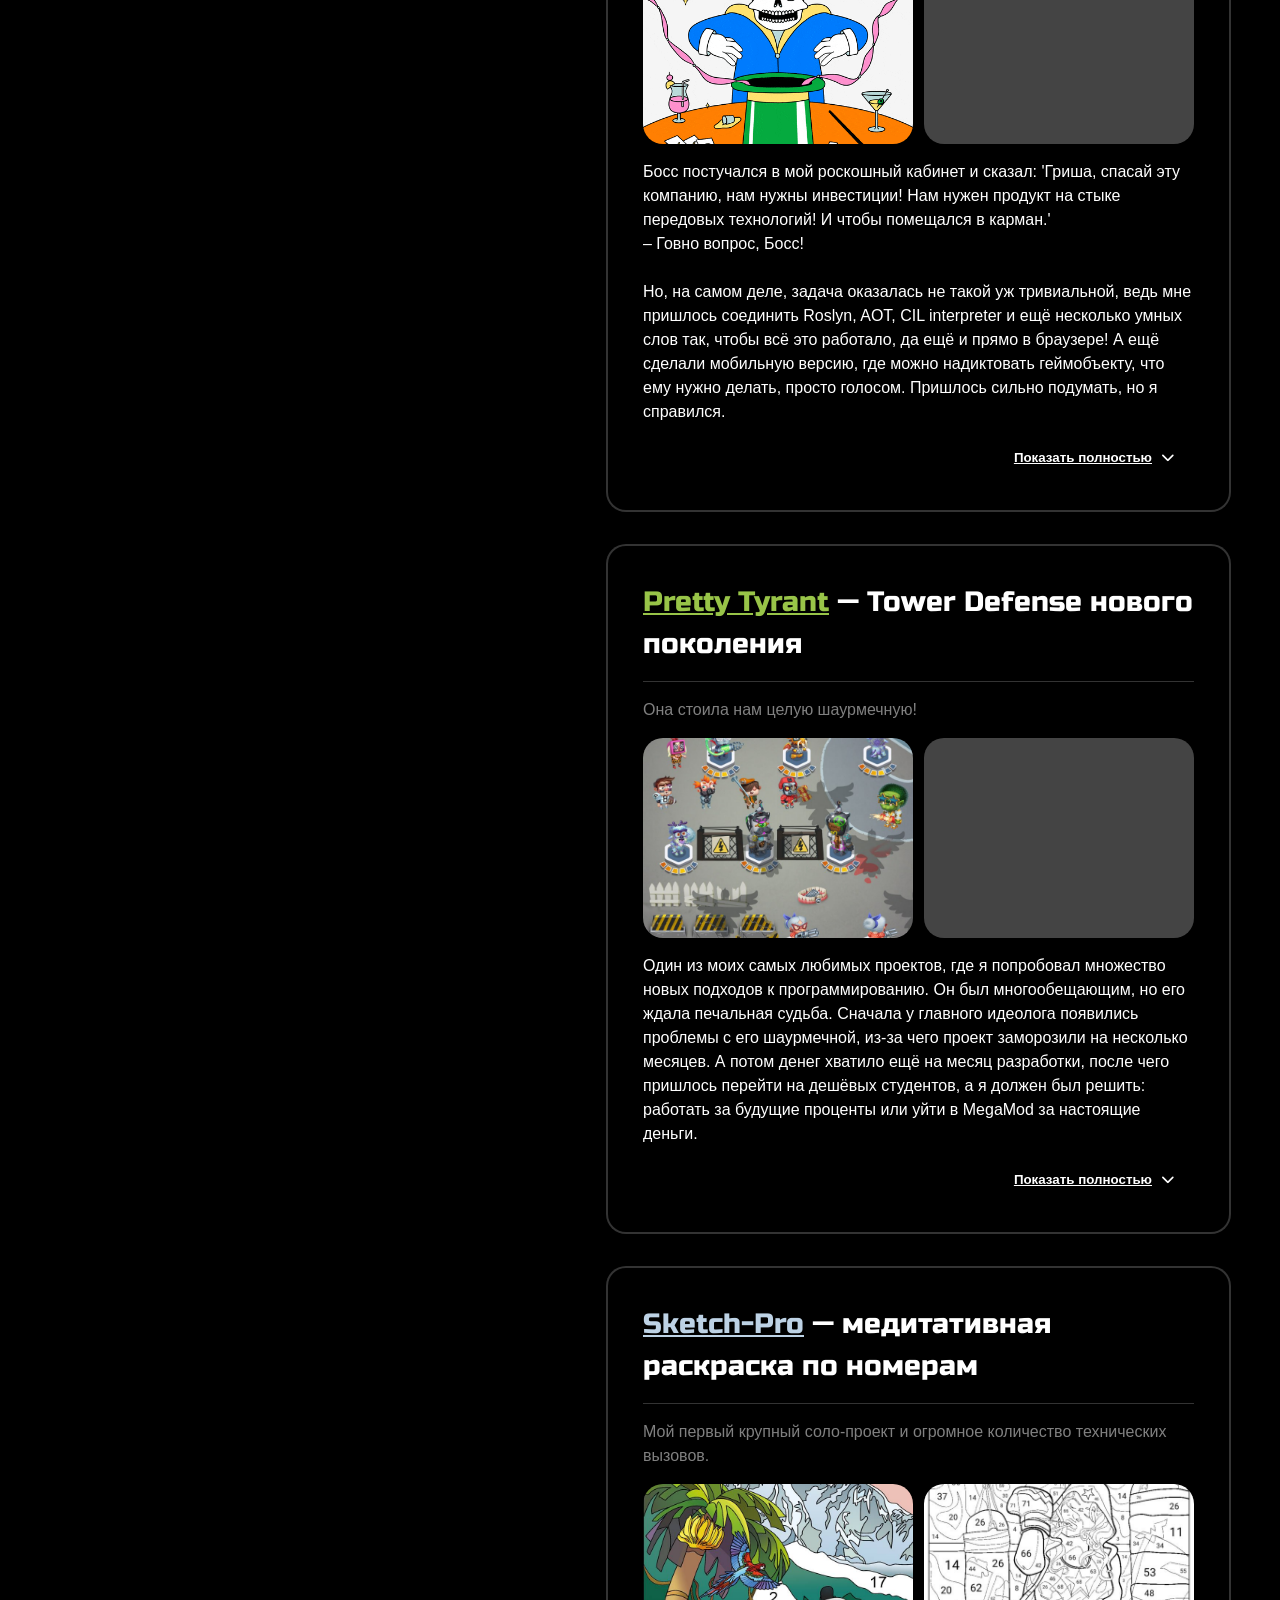
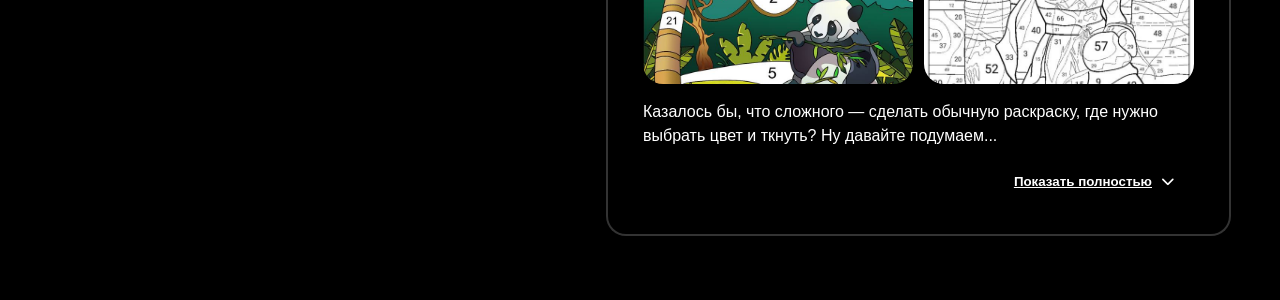
==== commit 8ba753d3: "text changes" ====
--- a/index.html
+++ b/index.html
@@ -51,11 +51,23 @@
                             <i class="fa-solid fa-stopwatch"></i>
                             <span>6 лет опыта</span>
                         </div>
+                        <div class="skill_item">
+                            <i class="fa-solid fa-dollar-sign"></i>
+                            <span>4000$+</span>
+                        </div>
+                        <div class="skill_item">
+                            <i class="fa-solid fa-pager"></i>
+                            <span>23 года</span>
+                        </div>
+                        <div class="skill_item">
+                            <i class="fa-solid fa-house-laptop"></i>
+                            <span>Remote</span>
+                        </div>
                         <div class="skill_item_black">
                             <i class="fa-solid fa-cube"></i>
                             <span>Unity3D</span>
                         </div>
-                        <div class="skill_item">
+                        <div class="skill_item_black">
                             <i class="fa-solid fa-code"></i>
                             <span>C/C++, C#, Python, JS</span>
                         </div>
@@ -71,10 +83,6 @@
                             <i class="fa-solid fa-table-cells"></i>
                             <span>OpenGL, shaders</span>
                         </div>
-                        <div class="skill_item">
-                            <i class="fa-solid fa-dollar-sign"></i>
-                            <span>4500$+</span>
-                        </div>
                         <div class="skill_item_black">
                             <i class="fa-solid fa-users"></i>
                             <span>Multiplayer</span>
@@ -102,14 +110,6 @@
                         <div class="skill_item_black">
                             <i class="fa-solid fa-pen-nib"></i>
                             <span>UI/UX Design</span>
-                        </div>
-                        <div class="skill_item_black">
-                            <i class="fa-solid fa-pager"></i>
-                            <span>23 года</span>
-                        </div>
-                        <div class="skill_item_black">
-                            <i class="fa-solid fa-house-laptop"></i>
-                            <span>Удаленно</span>
                         </div>
                     </div>
 
@@ -254,12 +254,12 @@
                             </p>
                         </div>
 
-                        <div class="button-container">
-                            <button class="expand-button" onclick="toggleText('textBlock2', event)">
-                                <span>Показать полностью</span>
-                                <i class="fas fa-chevron-down icon"></i> <!-- Font Awesome down arrow icon -->
-                            </button>
-                        </div>
+                        <!-- <div class="button-container"> -->
+                        <!--     <button class="expand-button" onclick="toggleText('textBlock2', event)"> -->
+                        <!--         <span>Показать полностью</span> -->
+                        <!--         <i class="fas fa-chevron-down icon"></i> <!-1- Font Awesome down arrow icon -1-> -->
+                        <!--     </button> -->
+                        <!-- </div> -->
                 </div>
 
                 <div class="gameblock">
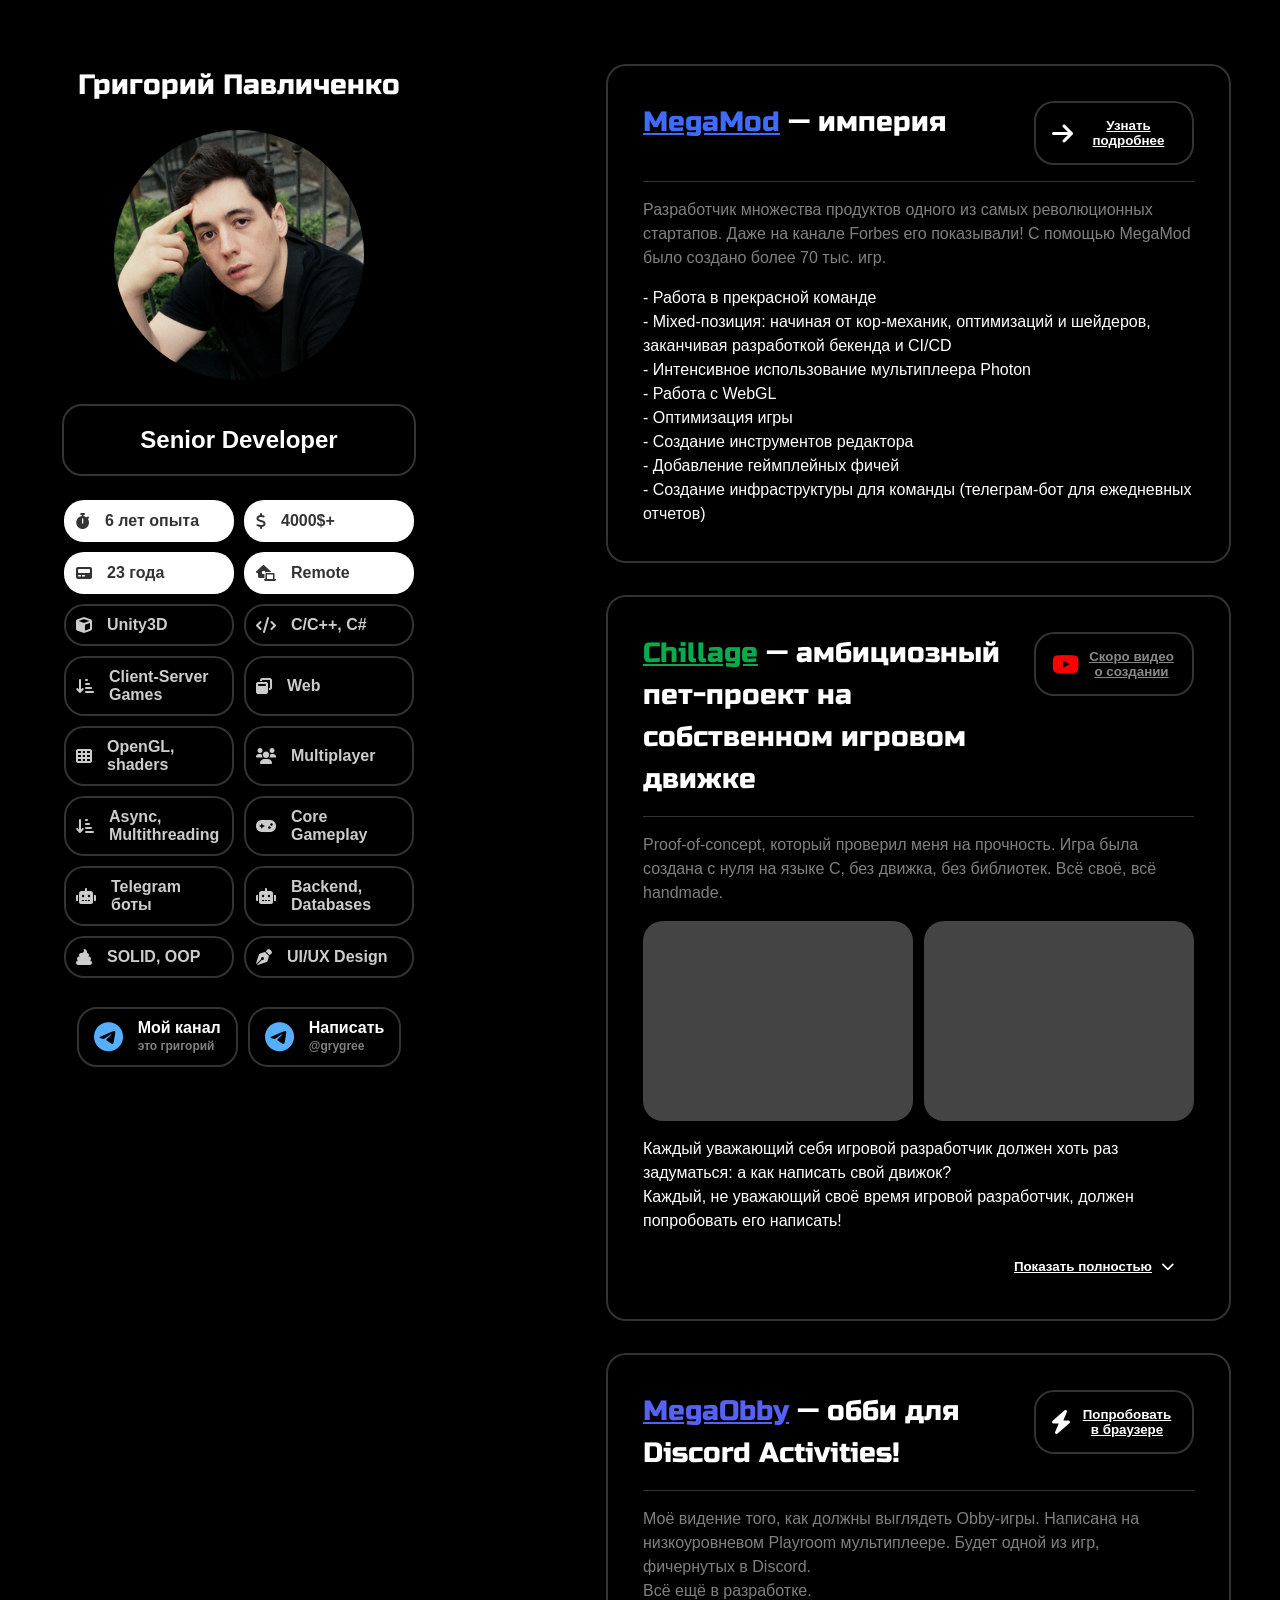
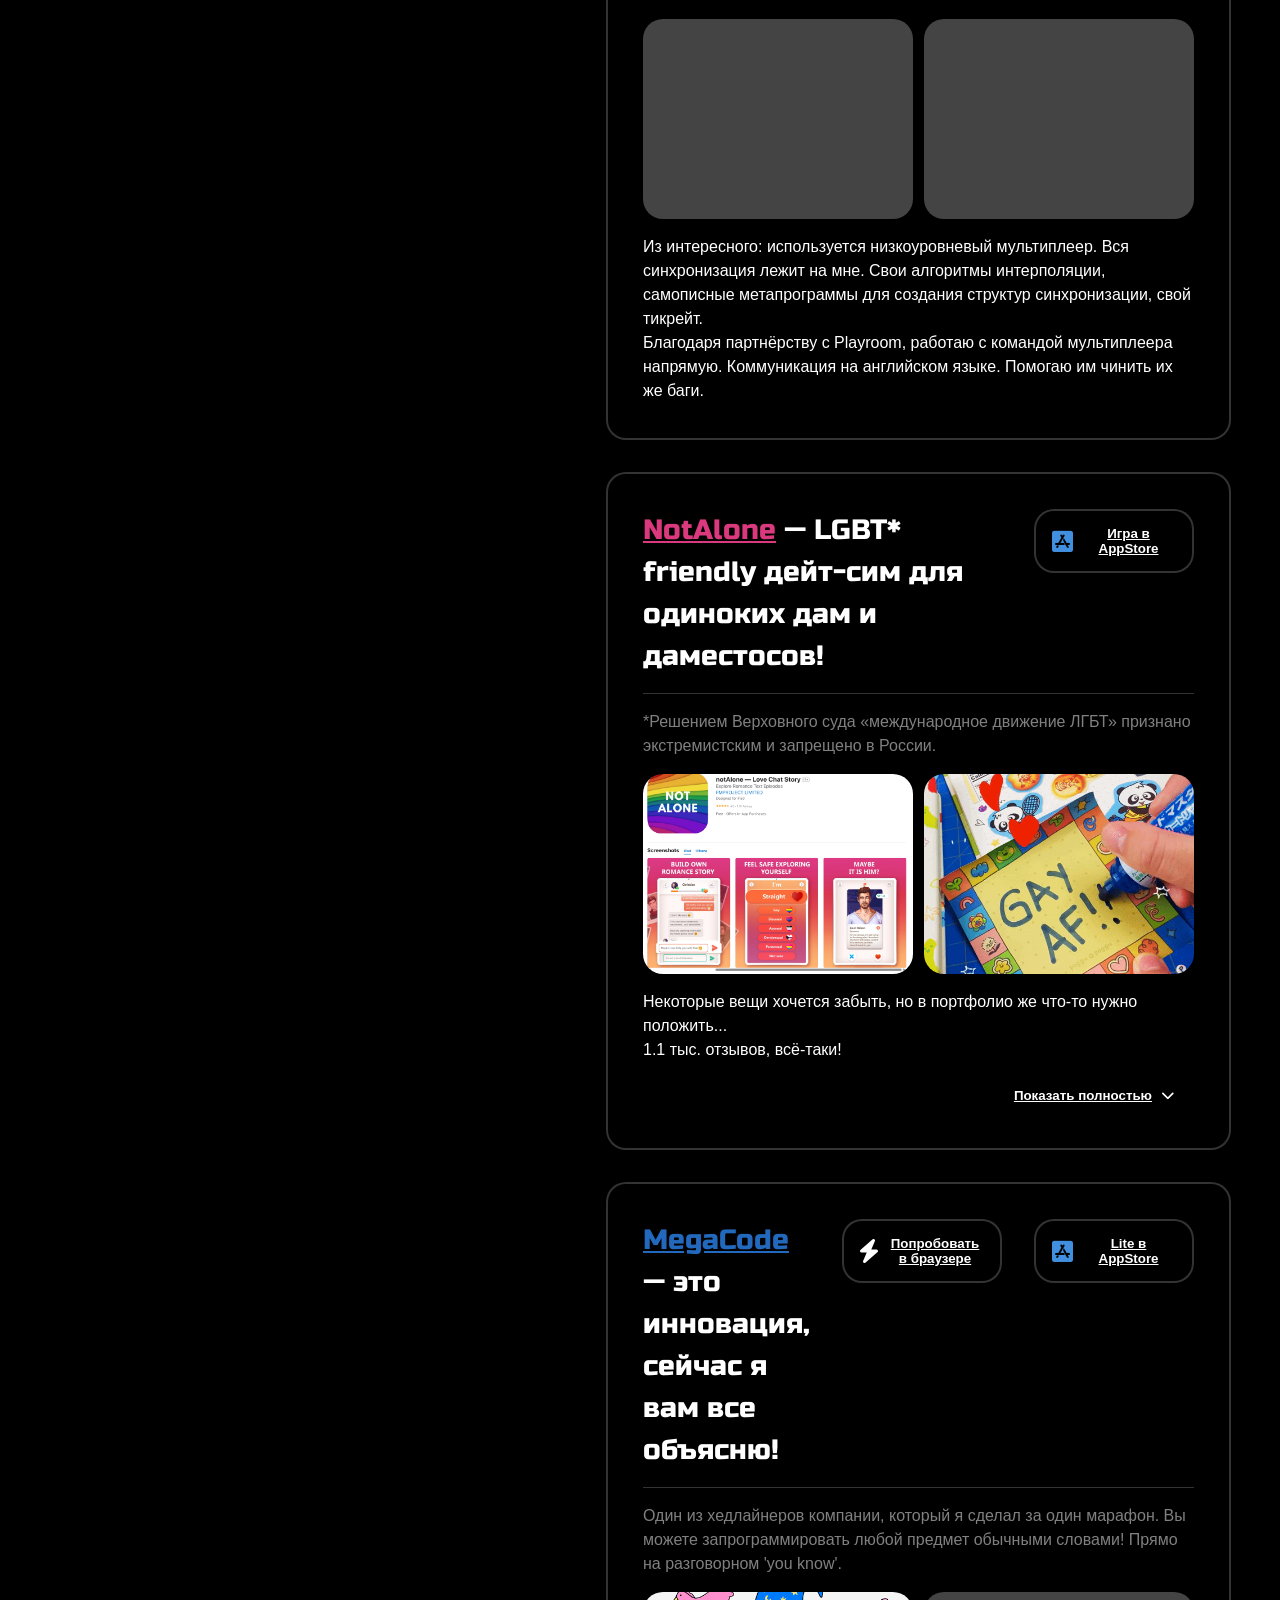
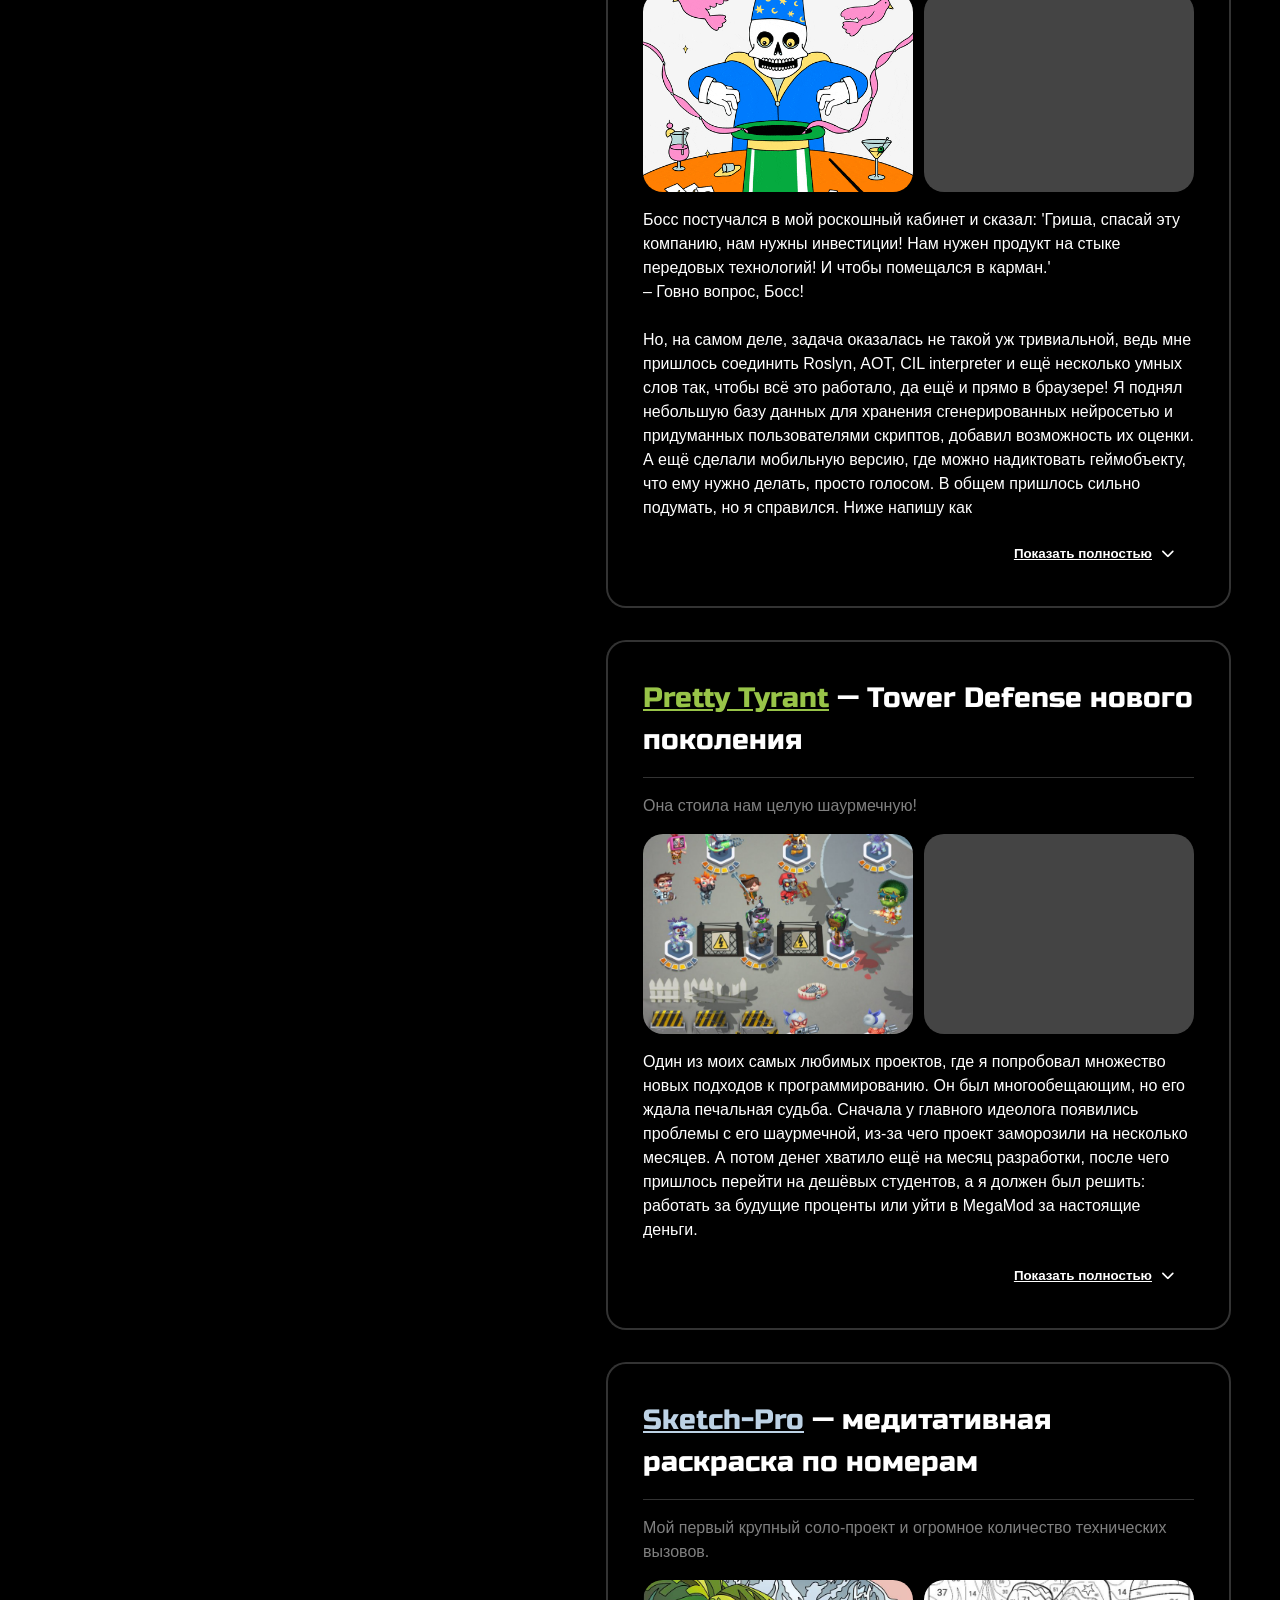
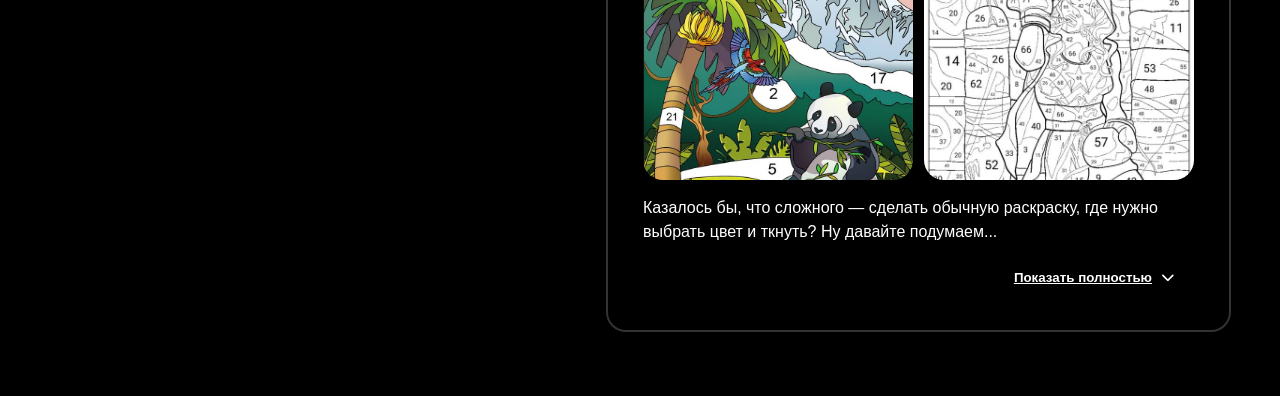
==== commit 34b47d67: "." ====
--- a/index.html
+++ b/index.html
@@ -45,7 +45,6 @@
                         <p class="job_title">Senior Developer</p>
                     </div>
 
-                    <p class="contacts_quote">Все могу, все умею. Если что-то не умею, то это не я</p>
                     <div class="skills_grid">
                         <div class="skill_item">
                             <i class="fa-solid fa-stopwatch"></i>
@@ -69,7 +68,7 @@
                         </div>
                         <div class="skill_item_black">
                             <i class="fa-solid fa-code"></i>
-                            <span>C/C++, C#, Python, JS</span>
+                            <span>C/C++, C#</span>
                         </div>
                         <div class="skill_item_black">
                             <i class="fa-solid fa-arrow-down-short-wide"></i>
@@ -77,7 +76,7 @@
                         </div>
                         <div class="skill_item_black">
                             <i class="fa-solid fa-window-restore"></i>
-                            <span>Знание Web</span>
+                            <span>Web</span>
                         </div>
                         <div class="skill_item_black">
                             <i class="fa-solid fa-table-cells"></i>
@@ -113,7 +112,7 @@
                         </div>
                     </div>
 
-                    <p class="contacts_quote">Девочки, ничего не обещаю, я женат...<br>Мальчики, пишите!</p>
+        
                     <div class="contacts_container">
                         <div class="contact">
                             <i class="fa-brands fa-telegram" style="color: #58aefe;"></i>
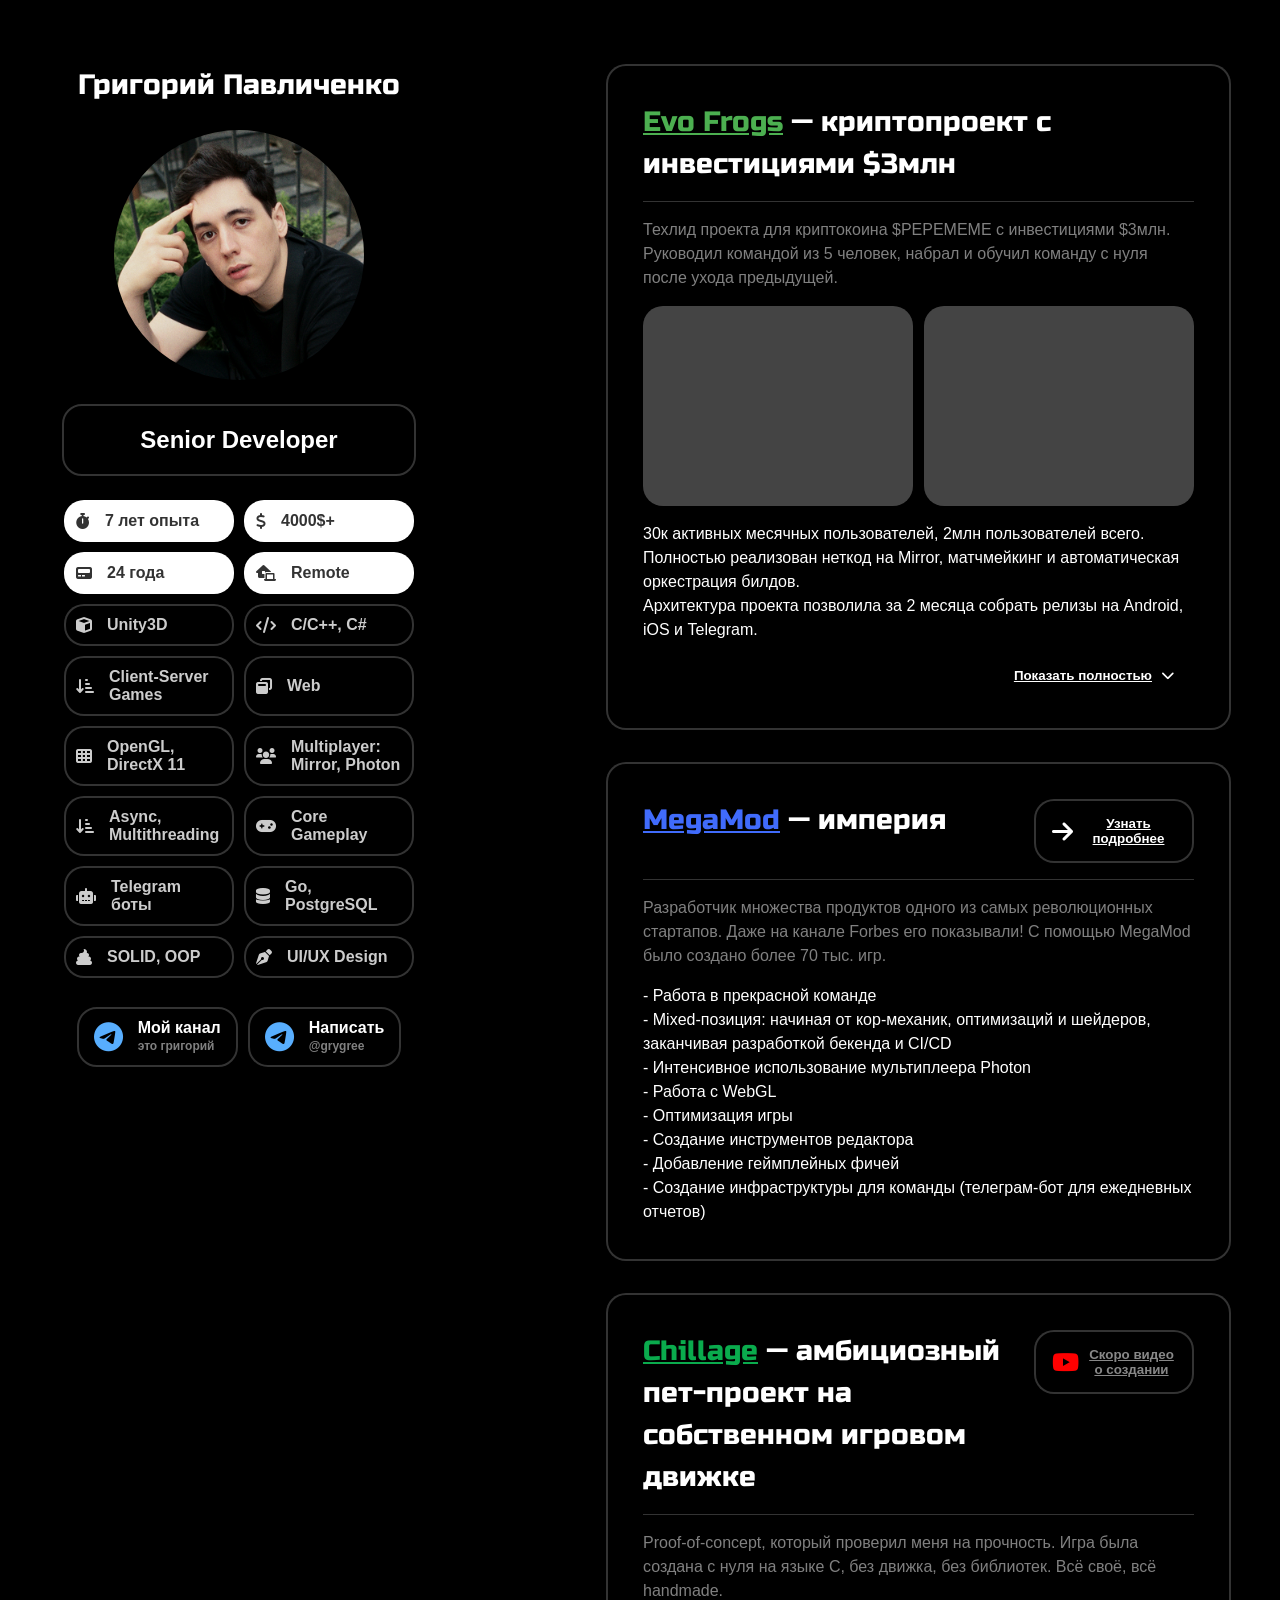
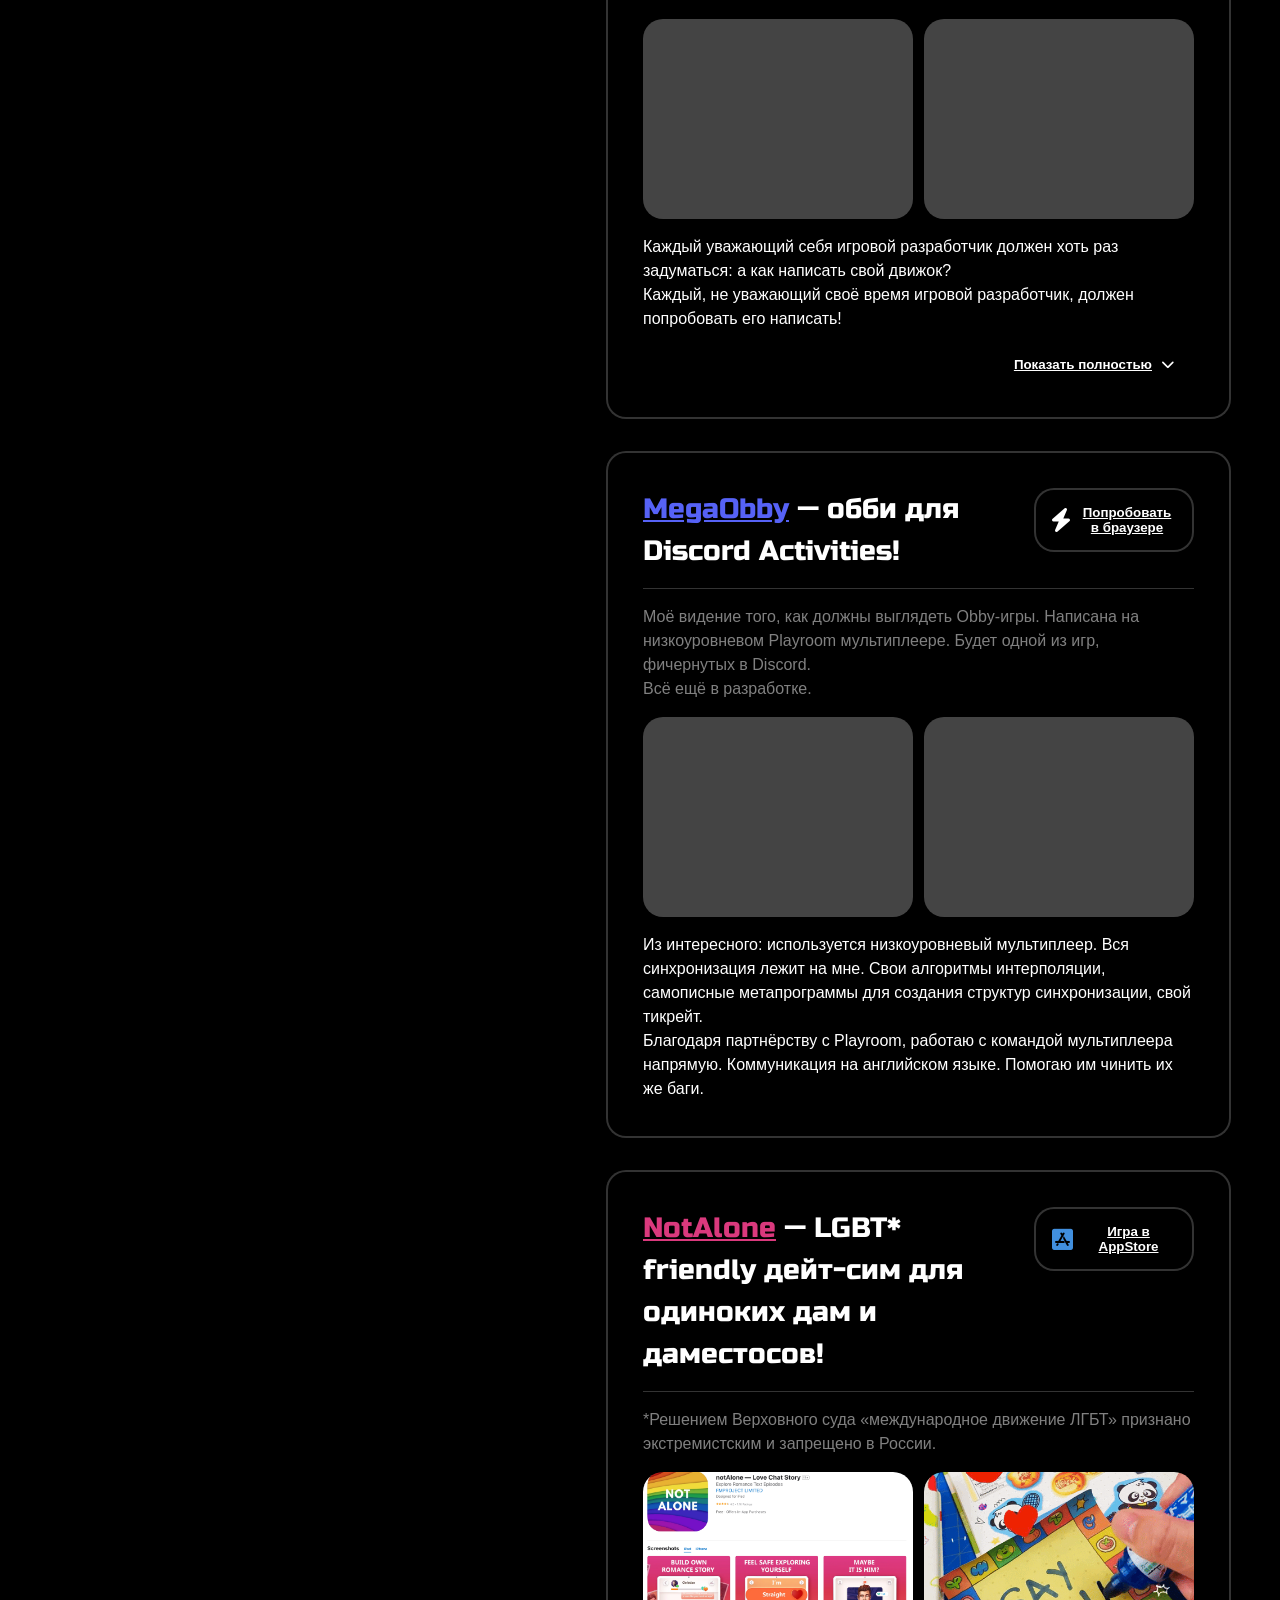
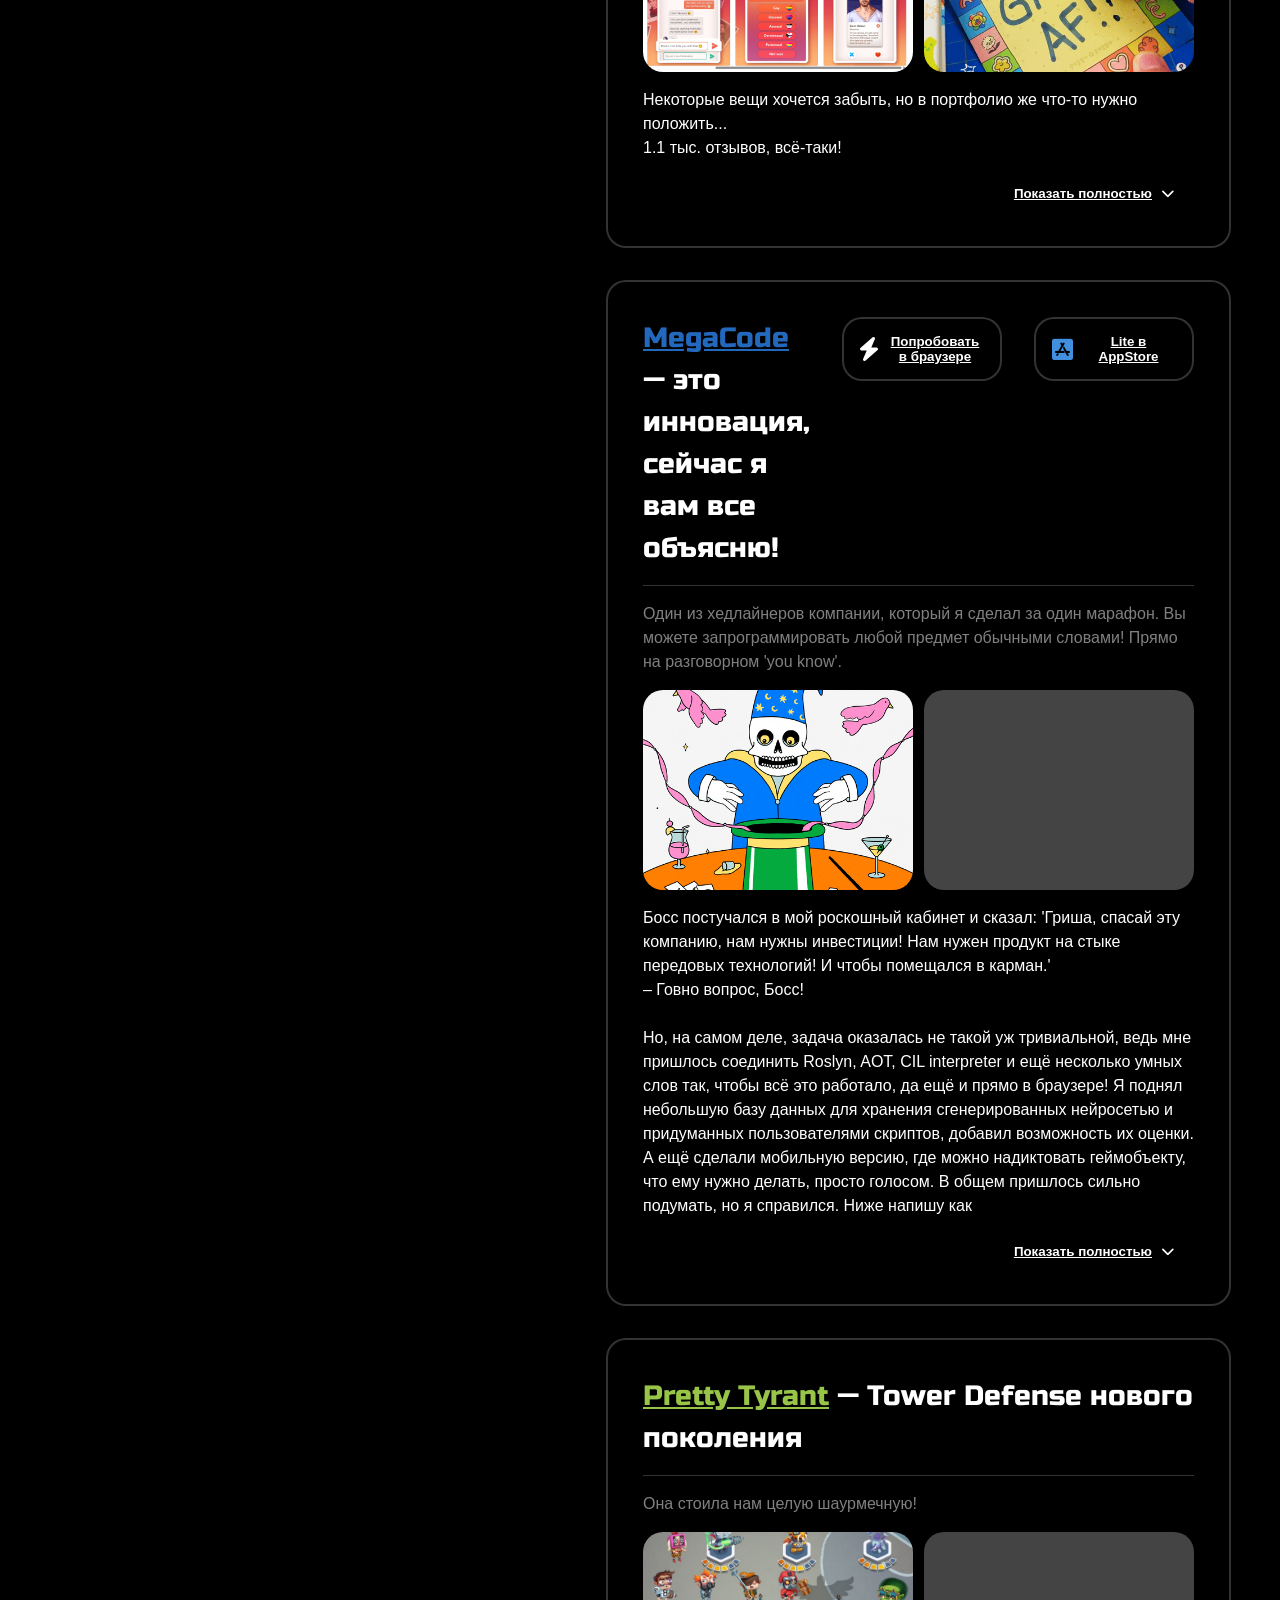
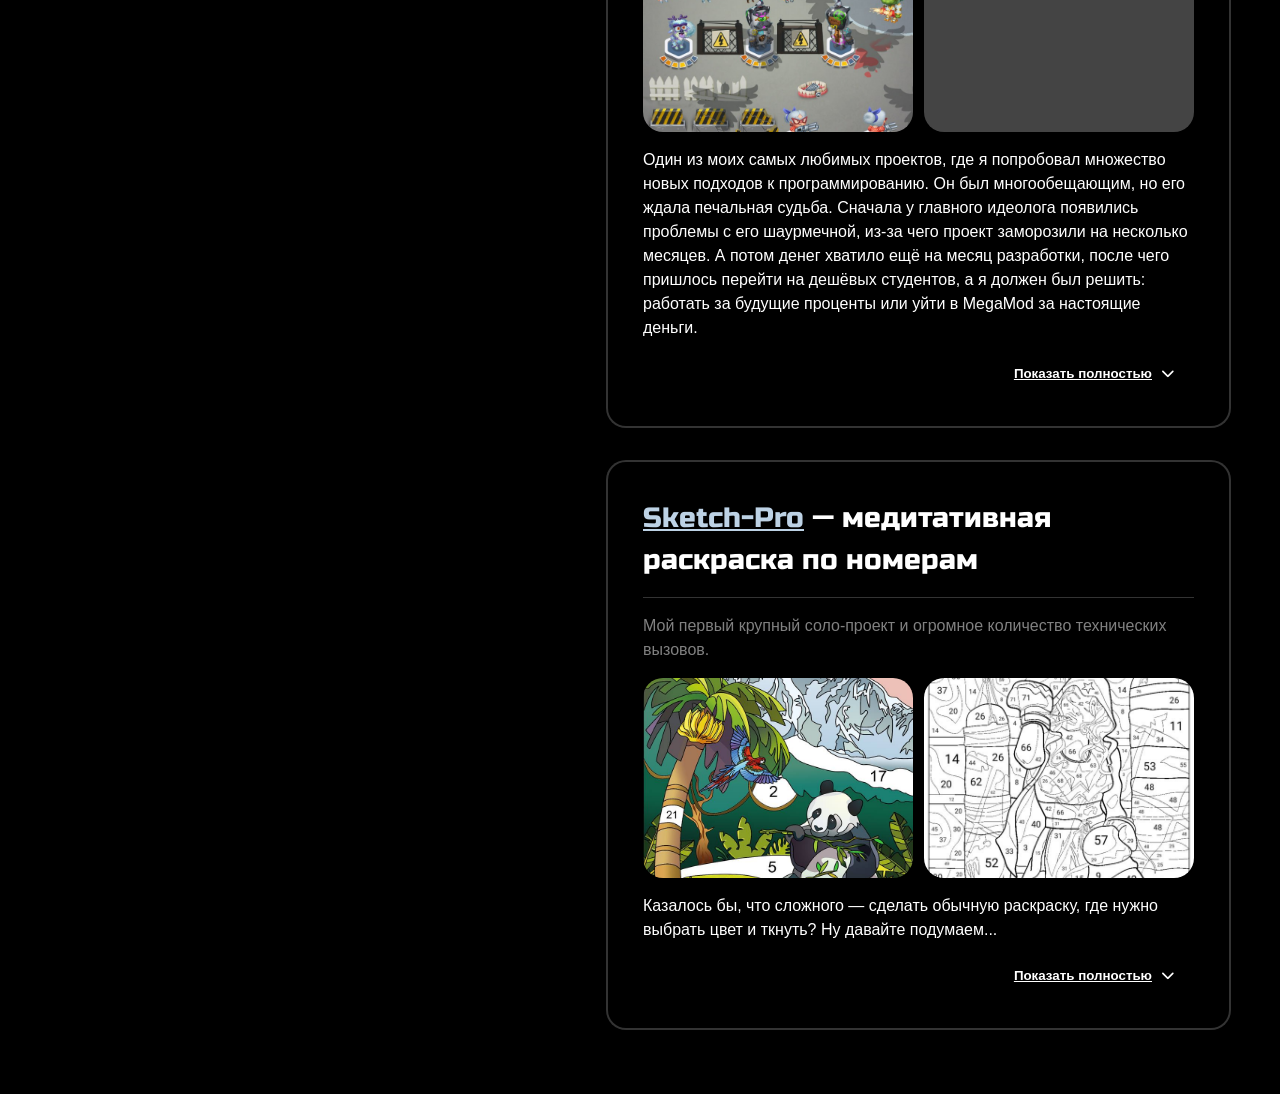
==== commit 44de35ee: "pepe update" ====
--- a/index.html
+++ b/index.html
@@ -11,26 +11,7 @@
         <title>Grigory Pavlichenko</title>
         <link rel="icon" href="favicon.ico" type="image/x-icon">
 
-        <script>
-            function toggleText(blockId, event) {
-                var textBlock = document.getElementById(blockId);
-                var button = event.currentTarget; // This refers to the button that was clicked
-                var textSpan = button.querySelector("span"); // Select the <span> that contains the text
-                var icon = button.querySelector(".icon"); // Select the icon inside the button
-
-                if (textBlock.style.display === "none" || textBlock.style.display === "") {
-                    textBlock.style.display = "block";  // Show the text block
-                    textSpan.textContent = "Скрыть"; // Change button text to 'Скрыть'
-                    icon.classList.remove("fa-chevron-down"); // Remove down arrow
-                    icon.classList.add("fa-chevron-up"); // Add up arrow
-                } else {
-                    textBlock.style.display = "none";   // Hide the text block
-                    textSpan.textContent = "Показать полностью"; // Change button text back to 'Показать полностью'
-                    icon.classList.remove("fa-chevron-up"); // Remove up arrow
-                    icon.classList.add("fa-chevron-down"); // Add down arrow
-                }
-            }
-        </script>
+        <script src="scripts.js"></script>
     </head>
     <body>
         <div class=container>
@@ -48,7 +29,7 @@
                     <div class="skills_grid">
                         <div class="skill_item">
                             <i class="fa-solid fa-stopwatch"></i>
-                            <span>6 лет опыта</span>
+                            <span>7 лет опыта</span>
                         </div>
                         <div class="skill_item">
                             <i class="fa-solid fa-dollar-sign"></i>
@@ -56,7 +37,7 @@
                         </div>
                         <div class="skill_item">
                             <i class="fa-solid fa-pager"></i>
-                            <span>23 года</span>
+                            <span>24 года</span>
                         </div>
                         <div class="skill_item">
                             <i class="fa-solid fa-house-laptop"></i>
@@ -80,11 +61,11 @@
                         </div>
                         <div class="skill_item_black">
                             <i class="fa-solid fa-table-cells"></i>
-                            <span>OpenGL, shaders</span>
+                            <span>OpenGL, DirectX 11</span>
                         </div>
                         <div class="skill_item_black">
                             <i class="fa-solid fa-users"></i>
-                            <span>Multiplayer</span>
+                            <span>Multiplayer: Mirror, Photon</span>
                         </div>
                         <div class="skill_item_black">
                             <i class="fa-solid fa-arrow-down-short-wide"></i>
@@ -99,8 +80,8 @@
                             <span>Telegram боты</span>
                         </div>
                         <div class="skill_item_black">
-                            <i class="fa-solid fa-robot"></i>
-                            <span>Backend, Databases</span>
+                            <i class="fa-solid fa-database"></i>
+                            <span>Go, PostgreSQL</span>
                         </div>
                         <div class="skill_item_black">
                             <i class="fa-solid fa-poop"></i>
@@ -137,352 +118,11 @@
             </div>
 
             <div class="gameblocks">
-
-                <div class="gameblock">
-                        <div class="title-container">
-                            <p class="title">
-                                <span style="color: #406bfb; text-decoration: underline;">MegaMod</span> — империя
-                            </p>
-                            <button class="external_link-button">
-                                <i class="fa-solid fa-arrow-right"></i>
-                                <a href="https://investors.megamod.io/" target="_blank" style="text-decoration: underline; color: inherit;">
-                                    Узнать подробнее
-                                </a>
-                            </button>
-                        </div>
-                        <hr>
-                        <p class="sub_title" id="megamod_subtitle">
-                        </p>
-
-                        <p class="description" id="megamod_description">
-                        </p>
-
-                        <div class="expandable-text" id="textBlock0">
-                            <p class="description" id="megamod_content">
-                            </p>
-                        </div>
-
-                        <!-- <div class="button-container"> -->
-                        <!--     <button class="expand-button" onclick="toggleText('textBlock0', event)"> -->
-                        <!--         <span>Показать полностью</span> -->
-                        <!--         <i class="fas fa-chevron-down icon"></i> <!-1- Font Awesome down arrow icon -1-> -->
-                        <!--     </button> -->
-                        <!-- </div> -->
-                </div>
-                <div class="gameblock">
-                        <div class="title-container">
-                            <p class="title">
-                                <span style="color: #0AAB4D; text-decoration: underline;">Chillage</span> — амбициозный пет-проект на собственном игровом движке
-                            </p>
-                            <button class="external_link-button" style="cursor: default;">
-                                <i class="fa-brands fa-youtube" style="color: #ff0000;"></i>
-                                <a style="text-decoration: underline; color: #888; cursor: inherit;">
-                                    Скоро видео о создании
-                                </a>
-                            </button>
-                        </div>
-                        <hr>
-                        <p class="sub_title" id="chillage_subtitle">
-                        </p>
-                        <div class="two_media_container">
-                            <div class="media_container">
-                                <div class="placeholder"></div>
-                                <video class="media_content" loading="lazy" onloadeddata="this.classList.add('loaded'); this.previousElementSibling.style.display = 'none';" autoplay loop muted playsinline>
-                                    <source src="chillage1.mp4" type="video/mp4">
-                                </video>
-                            </div>
-                            <div class="media_container">
-                                <div class="placeholder"></div>
-                                <video class="media_content" loading="lazy" onloadeddata="this.classList.add('loaded'); this.previousElementSibling.style.display = 'none';" autoplay loop muted playsinline>
-                                    <source src="chillage2.mp4" type="video/mp4">
-                                </video>
-                            </div>
-                        </div>
-
-                        <p class="description" id="chillage_description">
-                        </p>
-
-                        <div class="expandable-text" id="textBlock1">
-                            <p class="description" id="chillage_content">
-                            </p>
-                        </div>
-
-                        <div class="button-container">
-                            <button class="expand-button" onclick="toggleText('textBlock1', event)">
-                                <span>Показать полностью</span>
-                                <i class="fas fa-chevron-down icon"></i> <!-- Font Awesome down arrow icon -->
-                            </button>
-                        </div>
-                </div>
-
-                <div class="gameblock">
-                        <div class="title-container">
-                            <p class="title">
-                                <span style="color: #5662f6; text-decoration: underline;">MegaObby</span> — обби для Discord Activities!
-                            </p>
-                            <button class="external_link-button">
-                                <i class="fa-solid fa-bolt"></i>
-                                <a href="https://megaobby.playroom.gg/" target="_blank" style="text-decoration: underline; color: inherit;">
-                                    Попробовать в браузере
-                                </a>
-                            </button>
-                        </div>
-                        <hr>
-                        <p class="sub_title" id="megaobby_subtitle">
-                        </p>
-                        <div class="two_media_container">
-                            <div class="media_container">
-                                <div class="placeholder"></div>
-                                <video class="media_content" loading="lazy" onloadeddata="this.classList.add('loaded'); this.previousElementSibling.style.display = 'none';" autoplay loop muted playsinline>
-                                    <source src="megaobby1.mp4" type="video/mp4">
-                                </video>
-                            </div>
-                            <div class="media_container">
-                                <div class="placeholder"></div>
-                                <video class="media_content" loading="lazy" onloadeddata="this.classList.add('loaded'); this.previousElementSibling.style.display = 'none';" autoplay loop muted playsinline>
-                                    <source src="megaobby2.mp4" type="video/mp4">
-                                </video>
-                            </div>
-                        </div>
-
-                        <p class="description" id="megaobby_description">
-                        </p>
-
-                        <div class="expandable-text" id="textBlock2">
-                            <p class="description" id="megaobby_content">
-                            </p>
-                        </div>
-
-                        <!-- <div class="button-container"> -->
-                        <!--     <button class="expand-button" onclick="toggleText('textBlock2', event)"> -->
-                        <!--         <span>Показать полностью</span> -->
-                        <!--         <i class="fas fa-chevron-down icon"></i> <!-1- Font Awesome down arrow icon -1-> -->
-                        <!--     </button> -->
-                        <!-- </div> -->
-                </div>
-
-                <div class="gameblock">
-                        <div class="title-container">
-                            <p class="title">
-                                <span style="color: #da397d; text-decoration: underline;">NotAlone</span> — LGBT* friendly дейт-сим для одиноких дам и даместосов!
-                            </p>
-                            <button class="external_link-button">
-                                <i class="fa-brands fa-app-store-ios" style="color: #418fde;"></i>
-                                <a href="https://apps.apple.com/us/app/notalone-love-chat-story/id1567415285" target="_blank" style="text-decoration: underline; color: inherit;">
-                                    Игра в AppStore
-                                </a>
-                            </button>
-                        </div>
-                        <hr>
-                        <p class="sub_title" id="notalone_subtitle">
-                        </p>
-                        <div class="two_media_container">
-                            <div class="media_container">
-                                <div class="placeholder"></div>
-                                <img class="media_content" loading="lazy" onload="this.classList.add('loaded'); this.previousElementSibling.style.display = 'none';" src="notalone1.png">
-                                </img>
-                            </div>
-                            <div class="media_container">
-                                <div class="placeholder"></div>
-                                <img class="media_content" loading="lazy" onload="this.classList.add('loaded'); this.previousElementSibling.style.display = 'none';" src="notalone2.gif">
-                            </div>
-                        </div>
-
-                        <p class="description" id="notalone_description">
-                        </p>
-
-                        <div class="expandable-text" id="textBlock3">
-                            <p class="description" id="notalone_content">
-                            </p>
-                        </div>
-
-                        <div class="button-container">
-                            <button class="expand-button" onclick="toggleText('textBlock3', event)">
-                                <span>Показать полностью</span>
-                                <i class="fas fa-chevron-down icon"></i> <!-- Font Awesome down arrow icon -->
-                            </button>
-                        </div>
-                </div>
-                <div class="gameblock">
-                        <div class="title-container">
-                            <p class="title">
-                                <span style="color: #2268BD; text-decoration: underline;">MegaCode</span> — это инновация, сейчас я вам все объясню!
-                            </p>
-                            <button class="external_link-button">
-                                <i class="fa-solid fa-bolt"></i>
-                                <a href="https://code.megamod.io/" target="_blank" style="text-decoration: underline; color: inherit;">
-                                    Попробовать в браузере
-                                </a>
-                            </button>
-                            <button class="external_link-button">
-                                <i class="fa-brands fa-app-store-ios" style="color: #418fde;"></i>
-                                <a href="https://apps.apple.com/ru/app/megacode-lite/id6463144034" target="_blank" style="text-decoration: underline; color: inherit;">
-                                    Lite в AppStore
-                                </a>
-                            </button>
-                        </div>
-                        <hr>
-                        <p class="sub_title" id="megacode_subtitle">
-                        </p>
-                        <div class="two_media_container">
-                            <div class="media_container">
-                                <div class="placeholder"></div>
-                                <img class="media_content" loading="lazy" onload="this.classList.add('loaded'); this.previousElementSibling.style.display = 'none';" src="megacode2.gif">
-                            </div>
-                            <div class="media_container">
-                                <div class="placeholder"></div>
-                                <video class="media_content" loading="lazy" onloadeddata="this.classList.add('loaded'); this.previousElementSibling.style.display = 'none';" autoplay loop muted playsinline>
-                                    <source src="megacode1.mp4" type="video/mp4">
-                                </video>
-                            </div>
-                        </div>
-
-                        <p class="description" id="megacode_description">
-                        </p>
-
-                        <div class="expandable-text" id="textBlock4">
-                            <p class="description" id="megacode_content">
-                            </p>
-                        </div>
-
-                        <div class="button-container">
-                            <button class="expand-button" onclick="toggleText('textBlock4', event)">
-                                <span>Показать полностью</span>
-                                <i class="fas fa-chevron-down icon"></i> <!-- Font Awesome down arrow icon -->
-                            </button>
-                        </div>
-                </div>
-
-                <div class="gameblock">
-                        <div class="title-container">
-                            <p class="title">
-                                <span style="color: #98c448; text-decoration: underline;">Pretty Tyrant</span> — Tower Defense нового поколения
-                            </p>
-                        </div>
-                        <hr>
-                        <p class="sub_title" id="tyrant_subtitle">
-                        </p>
-                        <div class="two_media_container">
-                            <div class="media_container">
-                                <div class="placeholder"></div>
-                                <img class="media_content" loading="lazy" onload="this.classList.add('loaded'); this.previousElementSibling.style.display = 'none';" src="tyrant1.png">
-                            </div>
-                            <div class="media_container">
-                                <div class="placeholder"></div>
-                                <img class="media_content" loading="lazy" onload="this.classList.add('loaded'); this.previousElementSibling.style.display = 'none';" src="tyrant2.gif">
-                            </div>
-                        </div>
-
-                        <p class="description" id="tyrant_description">
-                        </p>
-
-                        <div class="expandable-text" id="textBlock5">
-                            <p class="description" id="tyrant_content">
-                            </p>
-                        </div>
-
-                        <div class="button-container">
-                            <button class="expand-button" onclick="toggleText('textBlock5', event)">
-                                <span>Показать полностью</span>
-                                <i class="fas fa-chevron-down icon"></i> <!-- Font Awesome down arrow icon -->
-                            </button>
-                        </div>
-                </div>
-
-                <div class="gameblock">
-                        <div class="title-container">
-                            <p class="title">
-                                <span style="color: #bdd2e5; text-decoration: underline;">Sketch-Pro</span> — медитативная раскраска по номерам
-                            </p>
-                        </div>
-                        <hr>
-                        <p class="sub_title" id="sketch_subtitle">
-                        </p>
-                        <div class="two_media_container">
-                            <div class="media_container">
-                                <div class="placeholder"></div>
-                                <img class="media_content" loading="lazy" onload="this.classList.add('loaded'); this.previousElementSibling.style.display = 'none';" src="sketchpro1.jpg">
-                            </div>
-                            <div class="media_container">
-                                <div class="placeholder"></div>
-                                <img class="media_content" loading="lazy" onload="this.classList.add('loaded'); this.previousElementSibling.style.display = 'none';" src="sketchpro2.jpg">
-                            </div>
-                        </div>
-
-                        <p class="description" id="sketch_description">
-                        </p>
-
-                        <div class="expandable-text" id="textBlock6">
-                            <p class="description" id="sketch_content">
-                            </p>
-                        </div>
-
-                        <div class="button-container">
-                            <button class="expand-button" onclick="toggleText('textBlock6', event)">
-                                <span>Показать полностью</span>
-                                <i class="fas fa-chevron-down icon"></i> <!-- Font Awesome down arrow icon -->
-                            </button>
-                        </div>
-                </div>
+                <!-- Projects will be generated by JavaScript -->
             </div>
 
             <button class="theme-toggle" id="theme-toggle">
             </button>
         </div>
     </body>
-
-
-    <script>
-        const themeToggleButton = document.getElementById('theme-toggle');
-        const body = document.body;
-
-        function updateButtonText(isDarkTheme) {
-            themeToggleButton.textContent = isDarkTheme ? 'Dark Theme' : 'Light Theme';
-        }
-
-        const savedTheme = localStorage.getItem('theme');
-
-        if (savedTheme) {
-            const isDarkTheme = savedTheme === 'dark';
-            body.classList.toggle('dark-theme', isDarkTheme);
-            updateButtonText(isDarkTheme);
-        } else {
-            updateButtonText(false);
-        }
-
-        themeToggleButton.addEventListener('click', () => {
-            const isDarkTheme = body.classList.toggle('dark-theme');
-
-            localStorage.setItem('theme', isDarkTheme ? 'dark' : 'light');
-
-            updateButtonText(isDarkTheme);
-        });
-    </script>
-    <script>
-        fetch('content.json')
-            .then(response => response.json())
-            .then(data => {
-                document.getElementById('chillage_subtitle').innerText = data.chillage_subtitle;
-                document.getElementById('chillage_description').innerText = data.chillage_description;
-                document.getElementById('chillage_content').innerText = data.chillage_content;
-                document.getElementById('megacode_subtitle').innerText = data.megacode_subtitle;
-                document.getElementById('megacode_description').innerText = data.megacode_description;
-                document.getElementById('megacode_content').innerText = data.megacode_content;
-                document.getElementById('megaobby_subtitle').innerText = data.megaobby_subtitle;
-                document.getElementById('megaobby_description').innerText = data.megaobby_description;
-                document.getElementById('megaobby_content').innerText = data.megaobby_content;
-                document.getElementById('tyrant_subtitle').innerText = data.tyrant_subtitle;
-                document.getElementById('tyrant_description').innerText = data.tyrant_description;
-                document.getElementById('tyrant_content').innerText = data.tyrant_content;
-                document.getElementById('notalone_subtitle').innerText = data.notalone_subtitle;
-                document.getElementById('notalone_description').innerText = data.notalone_description;
-                document.getElementById('notalone_content').innerText = data.notalone_content;
-                document.getElementById('sketch_subtitle').innerText = data.sketch_subtitle;
-                document.getElementById('sketch_description').innerText = data.sketch_description;
-                document.getElementById('sketch_content').innerText = data.sketch_content;
-                document.getElementById('megamod_subtitle').innerText = data.megamod_subtitle;
-                document.getElementById('megamod_description').innerText = data.megamod_description;
-                document.getElementById('megamod_content').innerText = data.megamod_content;
-            });
-    </script>
 </html>
--- a/styles.css
+++ b/styles.css
@@ -308,23 +308,227 @@
     justify-content: space-between;
 }
 
-@media (max-width: 600px) {
+/* Tablet styles */
+@media (max-width: 1024px) {
+  .gameblocks {
+    margin: 3% 10% 3% 3%;
+    left: 2%;
+  }
+  
+  .sidebar {
+    min-width: 300px;
+    margin: 3% 3% 0 3%;
+  }
+  
+  .avatar_container {
+    width: 200px;
+    height: 200px;
+  }
+}
+
+/* Mobile landscape and small tablets */
+@media (max-width: 768px) {
   .container {
     flex-direction: column;
   }
-  .gameblocks{
-    margin: 5% 5% 5% 5%;
-    /* position: absolute; /1* Relative to its normal position *1/ */
-    left: 0; /* Offset 20% from the left side of the container */
-    width: 90%;
-  }
-
-  .theme-toggle{
-      margin: 5% auto;
-  }
-
+  
+  .gameblocks {
+    margin: 2% 4% 2% 4%;
+    left: 0;
+    width: 92%;
+  }
+  
+  .sidebar {
+    min-width: auto;
+    width: 92%;
+    margin: 2% 4% 2% 4%;
+  }
+  
   .title-container {
-      flex-direction: column;
+    flex-direction: column;
+    gap: 1rem;
+  }
+  
+  .external_link-button {
+    min-width: 8rem;
+    max-width: none;
+    width: 100%;
+    margin-bottom: 0.5rem;
+  }
+  
+  .skills_grid {
+    grid-template-columns: 1fr;
+    gap: 8px;
+  }
+  
+  .gameblock {
+    padding: 20px;
+  }
+  
+  .theme-toggle {
+    margin: 3% auto;
+    width: 200px;
+    height: 60px;
+  }
+}
+
+/* Mobile portrait */
+@media (max-width: 480px) {
+  html {
+    font-size: 14px;
+  }
+  
+  .container {
+    flex-direction: column;
+  }
+  
+  .gameblocks {
+    margin: 1% 3% 1% 3%;
+    width: 94%;
+  }
+  
+  .sidebar {
+    width: 94%;
+    margin: 1% 3% 1% 3%;
+  }
+  
+  .sidebar-content {
+    gap: 1rem;
+  }
+  
+  .avatar_container {
+    width: 150px;
+    height: 150px;
+  }
+  
+  .title {
+    font-size: 1.2rem;
+    line-height: 1.3;
+  }
+  
+  .job_title {
+    font-size: 1.2rem;
+    padding: 0.8rem;
+  }
+  
+  .skill_item,
+  .skill_item_black {
+    padding: 8px;
+    font-size: 0.9rem;
+  }
+  
+  .skill_item i,
+  .skill_item_black i {
+    font-size: 0.9rem;
+    margin-right: 10px;
+  }
+  
+  .contacts_container {
+    flex-direction: column;
+    gap: 0;
+  }
+  
+  .contact {
+    margin: 2px 0;
+    padding: 8px 12px;
+    font-size: 0.9rem;
+  }
+  
+  .contact i {
+    font-size: 24px;
+    margin-right: 10px;
+  }
+  
+  .gameblock {
+    padding: 15px;
+    gap: 0.8rem;
+  }
+  
+  .title-container {
+    gap: 0.8rem;
+  }
+  
+  .external_link-button {
+    min-width: auto;
+    min-height: 3rem;
+    max-height: auto;
+    padding: 0.8rem;
+    font-size: 0.85rem;
+  }
+  
+  .external_link-button i {
+    font-size: 1.2rem;
+  }
+  
+  .two_media_container {
+    flex-direction: column;
+    gap: 10px;
+  }
+  
+  .media_container {
+    width: 100%;
+    height: 180px;
+  }
+  
+  .description {
+    font-size: 0.95rem;
+    line-height: 1.4;
+  }
+  
+  .sub_title {
+    font-size: 0.9rem;
+  }
+  
+  .expand-button {
+    padding: 8px 16px;
+    font-size: 0.9rem;
+  }
+  
+  .theme-toggle {
+    width: 180px;
+    height: 50px;
+    font-size: 0.9rem;
+    margin: 2% auto;
+  }
+}
+
+/* Extra small screens */
+@media (max-width: 360px) {
+  html {
+    font-size: 13px;
+  }
+  
+  .gameblocks,
+  .sidebar {
+    margin: 1% 2% 1% 2%;
+    width: 96%;
+  }
+  
+  .gameblock {
+    padding: 12px;
+  }
+  
+  .title {
+    font-size: 1.1rem;
+  }
+  
+  .avatar_container {
+    width: 120px;
+    height: 120px;
+  }
+  
+  .external_link-button {
+    padding: 0.6rem;
+    font-size: 0.8rem;
+  }
+  
+  .media_container {
+    height: 150px;
+  }
+  
+  .theme-toggle {
+    width: 160px;
+    height: 45px;
   }
 }
 
@@ -352,3 +556,155 @@
     height: 100%;
     background-color: var(--placeholder-color);
 }
+
+/* Project color classes */
+.project-evofrogs {
+    color: #4CAF50;
+    text-decoration: underline;
+}
+
+.project-megamod {
+    color: #406bfb;
+    text-decoration: underline;
+}
+
+.project-chillage {
+    color: #0AAB4D;
+    text-decoration: underline;
+}
+
+.project-megaobby {
+    color: #5662f6;
+    text-decoration: underline;
+}
+
+.project-notalone {
+    color: #da397d;
+    text-decoration: underline;
+}
+
+.project-megacode {
+    color: #2268BD;
+    text-decoration: underline;
+}
+
+.project-tyrant {
+    color: #98c448;
+    text-decoration: underline;
+}
+
+.project-sketch {
+    color: #bdd2e5;
+    text-decoration: underline;
+}
+
+/* Touch-friendly improvements */
+@media (hover: none) and (pointer: coarse) {
+  .external_link-button,
+  .expand-button,
+  .theme-toggle,
+  .contact {
+    min-height: 44px; /* Apple's recommended touch target size */
+  }
+  
+  .external_link-button:active,
+  .expand-button:active,
+  .theme-toggle:active,
+  .contact:active {
+    transform: scale(0.98);
+    transition: transform 0.1s ease;
+  }
+}
+
+/* Prevent text selection on interactive elements for mobile */
+.external_link-button,
+.expand-button,
+.theme-toggle,
+.contact {
+  -webkit-user-select: none;
+  -moz-user-select: none;
+  -ms-user-select: none;
+  user-select: none;
+  -webkit-tap-highlight-color: transparent;
+}
+
+/* Improve scrolling on mobile */
+body {
+  -webkit-overflow-scrolling: touch;
+  overscroll-behavior-y: contain;
+}
+
+/* Better focus indicators for accessibility */
+.external_link-button:focus,
+.expand-button:focus,
+.theme-toggle:focus {
+  outline: 2px solid var(--text-color);
+  outline-offset: 2px;
+}
+
+/* Handle mobile landscape orientation */
+@media (max-height: 500px) and (orientation: landscape) {
+  .sidebar-content {
+    gap: 0.8rem;
+  }
+  
+  .avatar_container {
+    width: 100px;
+    height: 100px;
+  }
+  
+  .skills_grid {
+    grid-template-columns: 1fr 1fr;
+    gap: 5px;
+  }
+  
+  .skill_item,
+  .skill_item_black {
+    padding: 5px;
+    font-size: 0.8rem;
+  }
+  
+  .gameblock {
+    padding: 10px;
+  }
+  
+  .media_container {
+    height: 120px;
+  }
+}
+
+/* iOS Safari viewport height fix */
+@supports (-webkit-appearance: none) {
+  body {
+    min-height: 100vh;
+    min-height: -webkit-fill-available;
+  }
+  
+  html {
+    height: -webkit-fill-available;
+  }
+}
+
+/* Smooth transitions for interactive elements */
+.external_link-button,
+.expand-button,
+.theme-toggle,
+.contact {
+  transition: all 0.2s ease;
+}
+
+/* Improve readability on small screens */
+@media (max-width: 480px) {
+  .description,
+  .sub_title {
+    text-align: left;
+    word-wrap: break-word;
+    overflow-wrap: break-word;
+  }
+  
+  /* Ensure long URLs don't break layout */
+  .external_link-button a {
+    word-break: break-word;
+    hyphens: auto;
+  }
+}
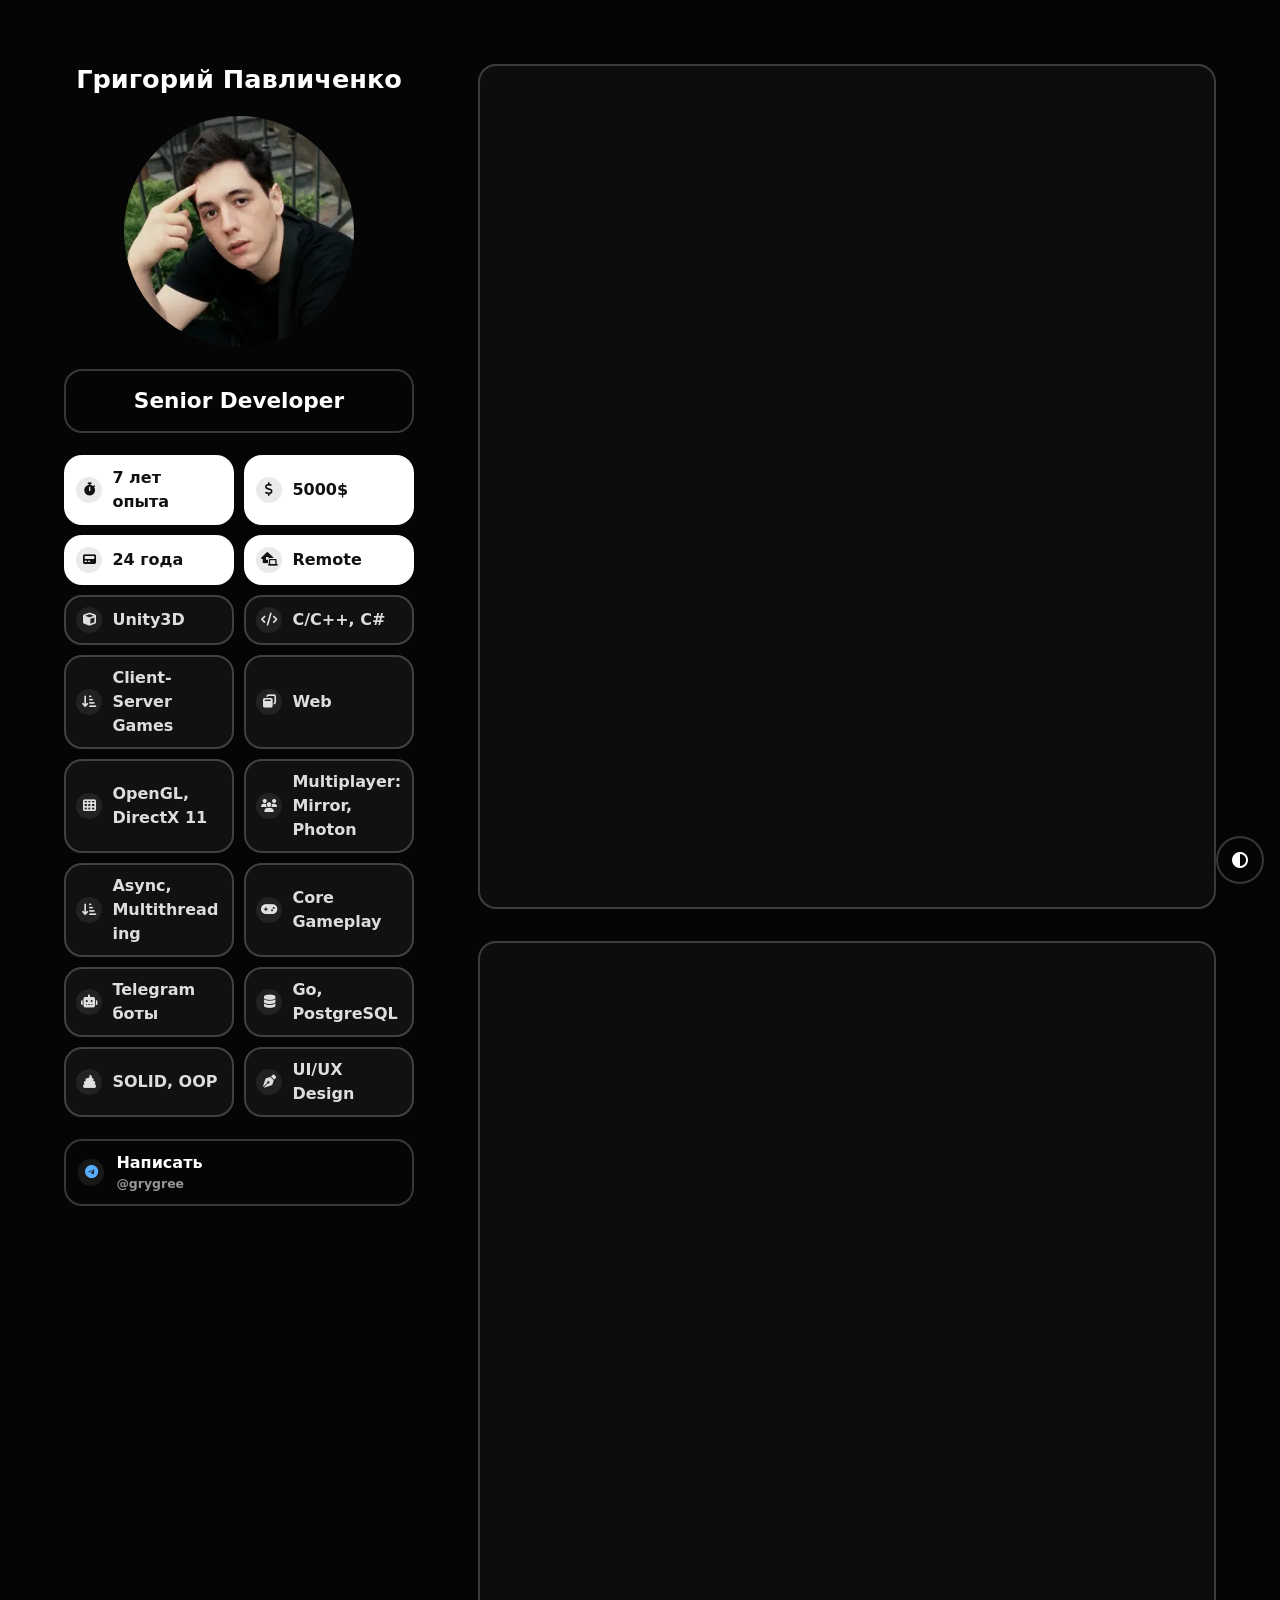
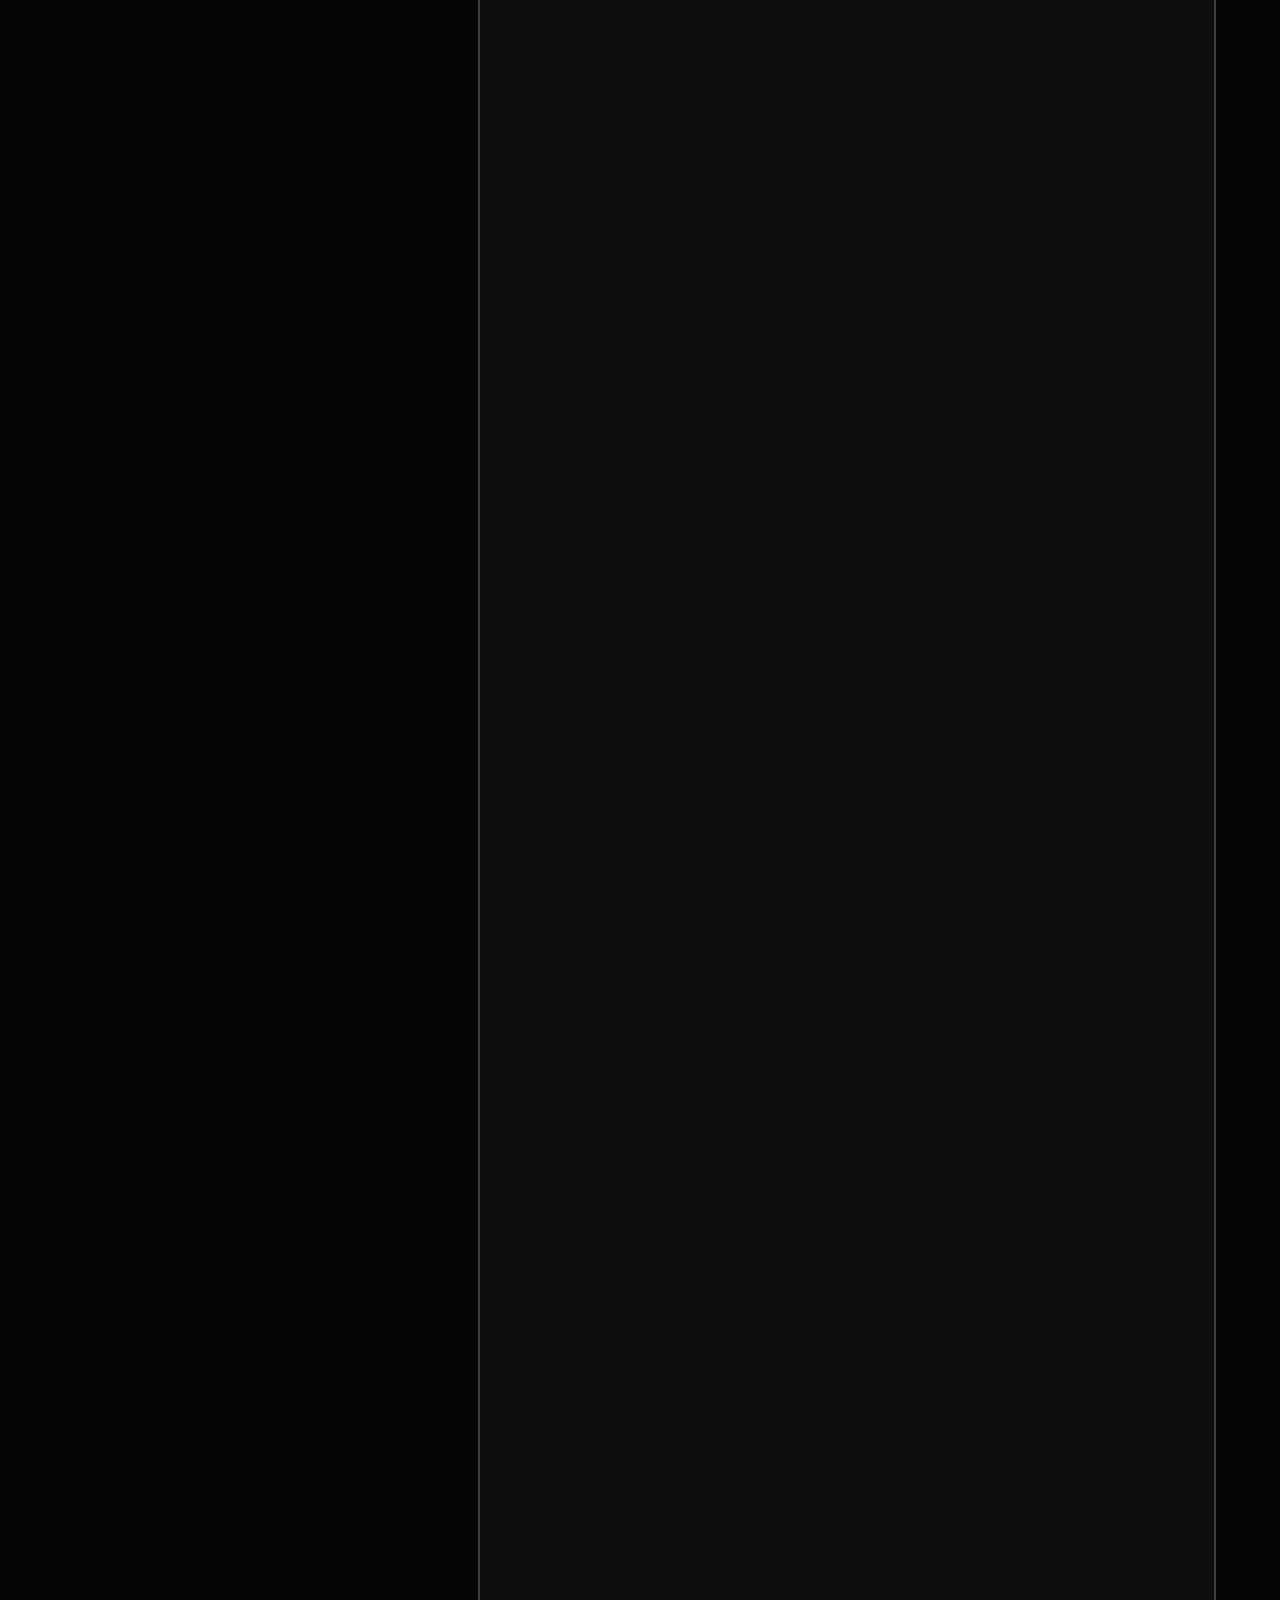
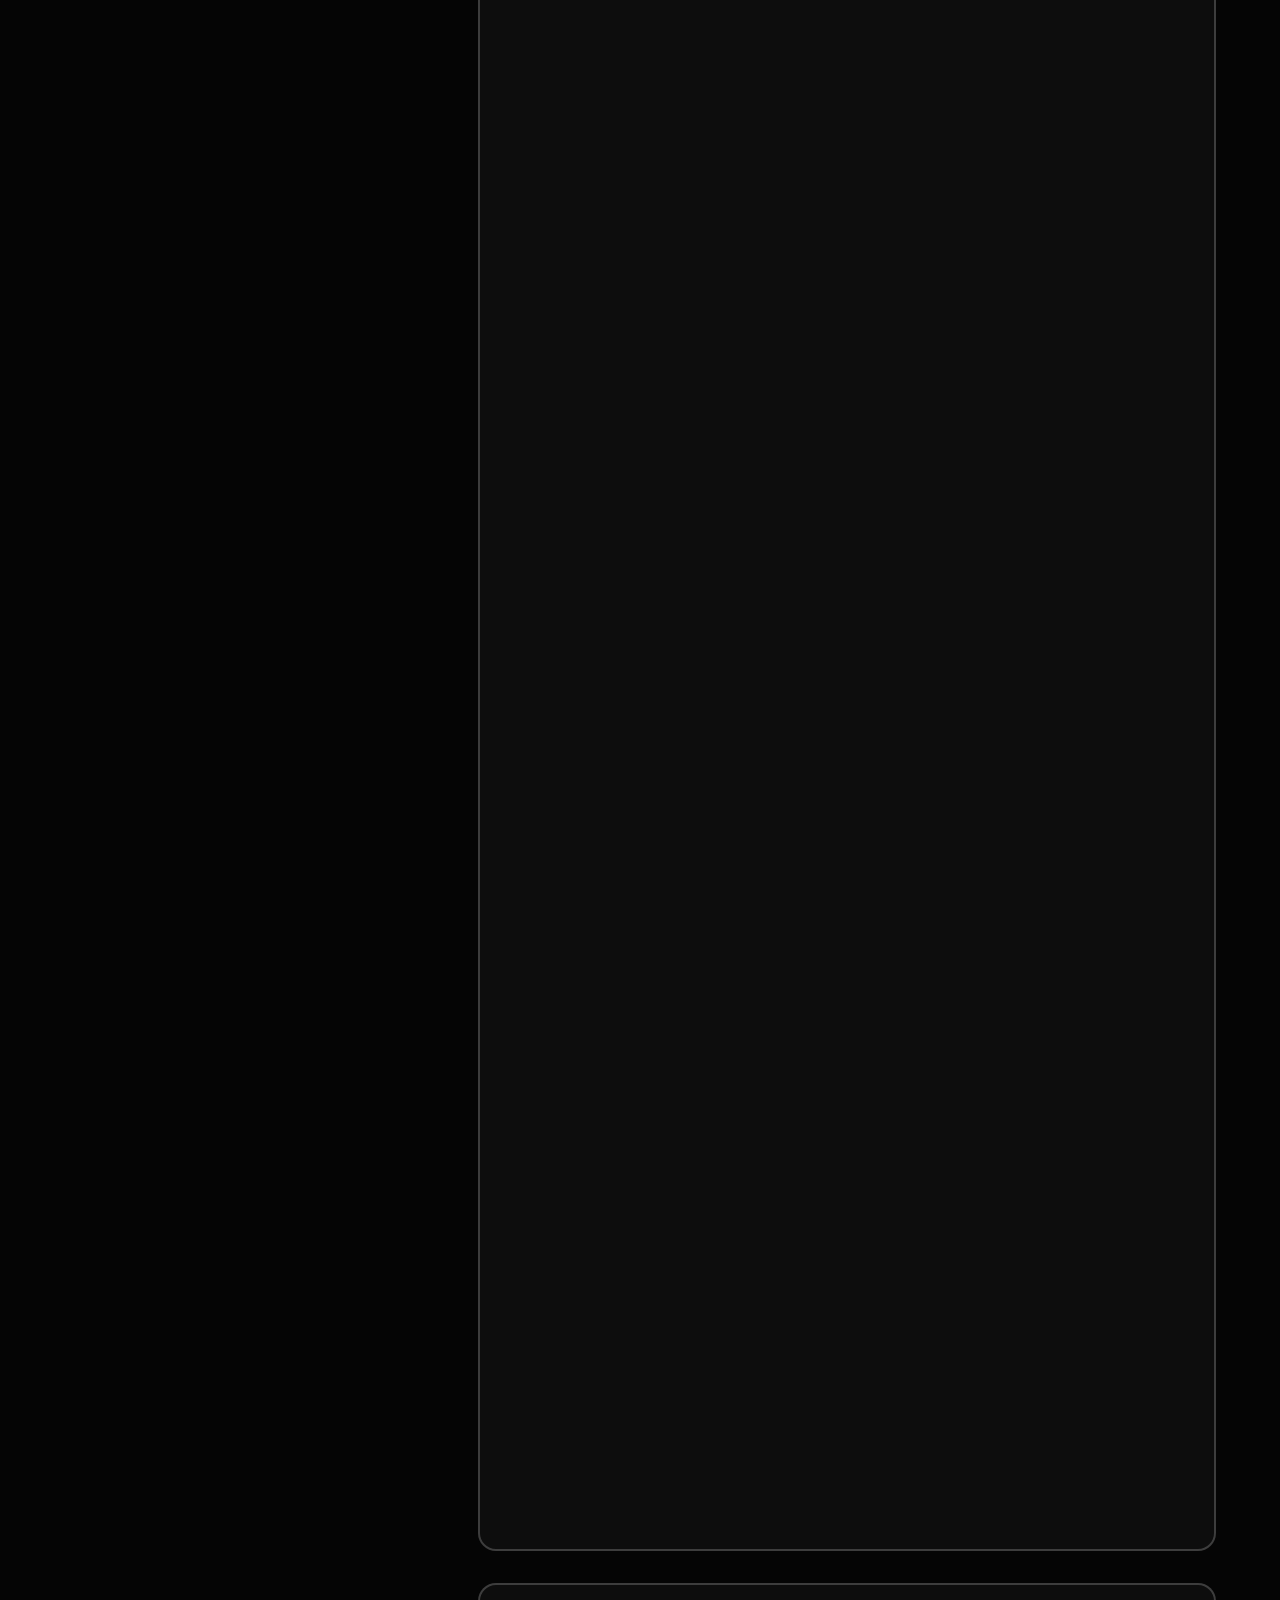
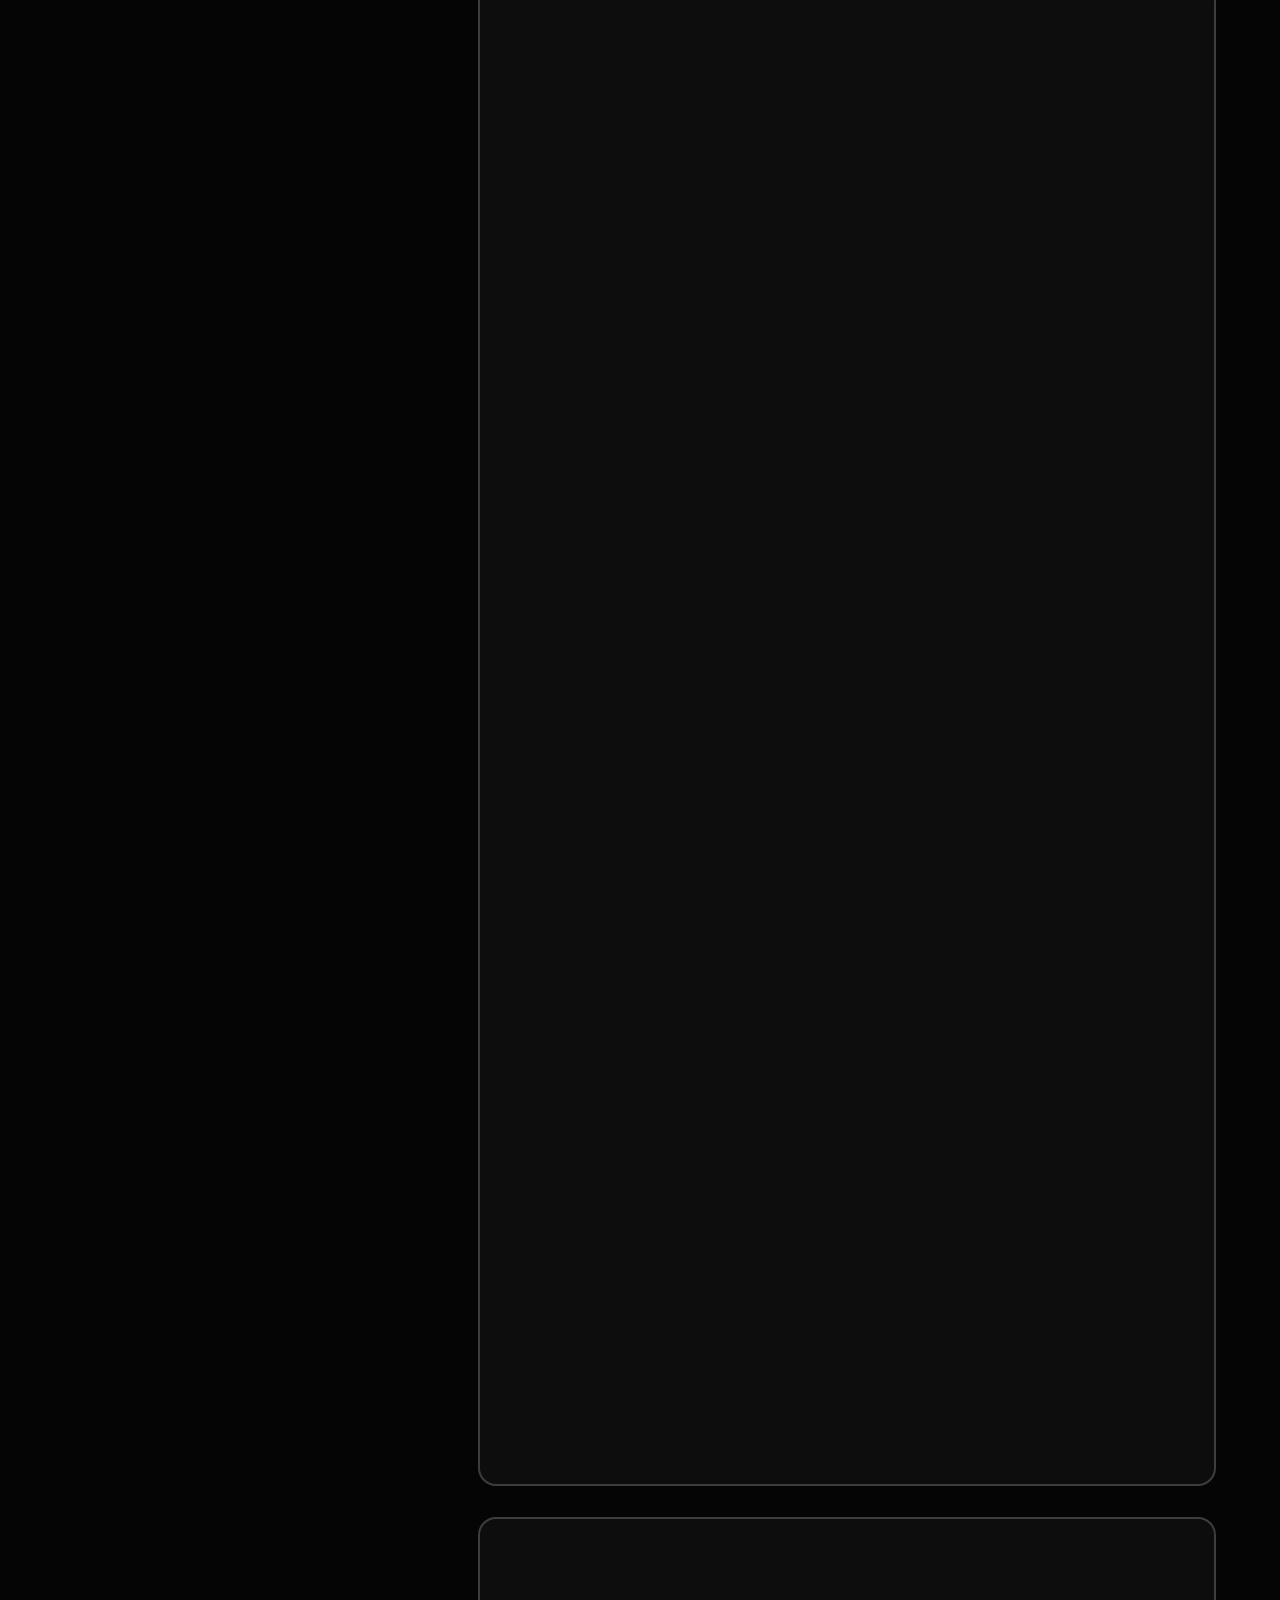
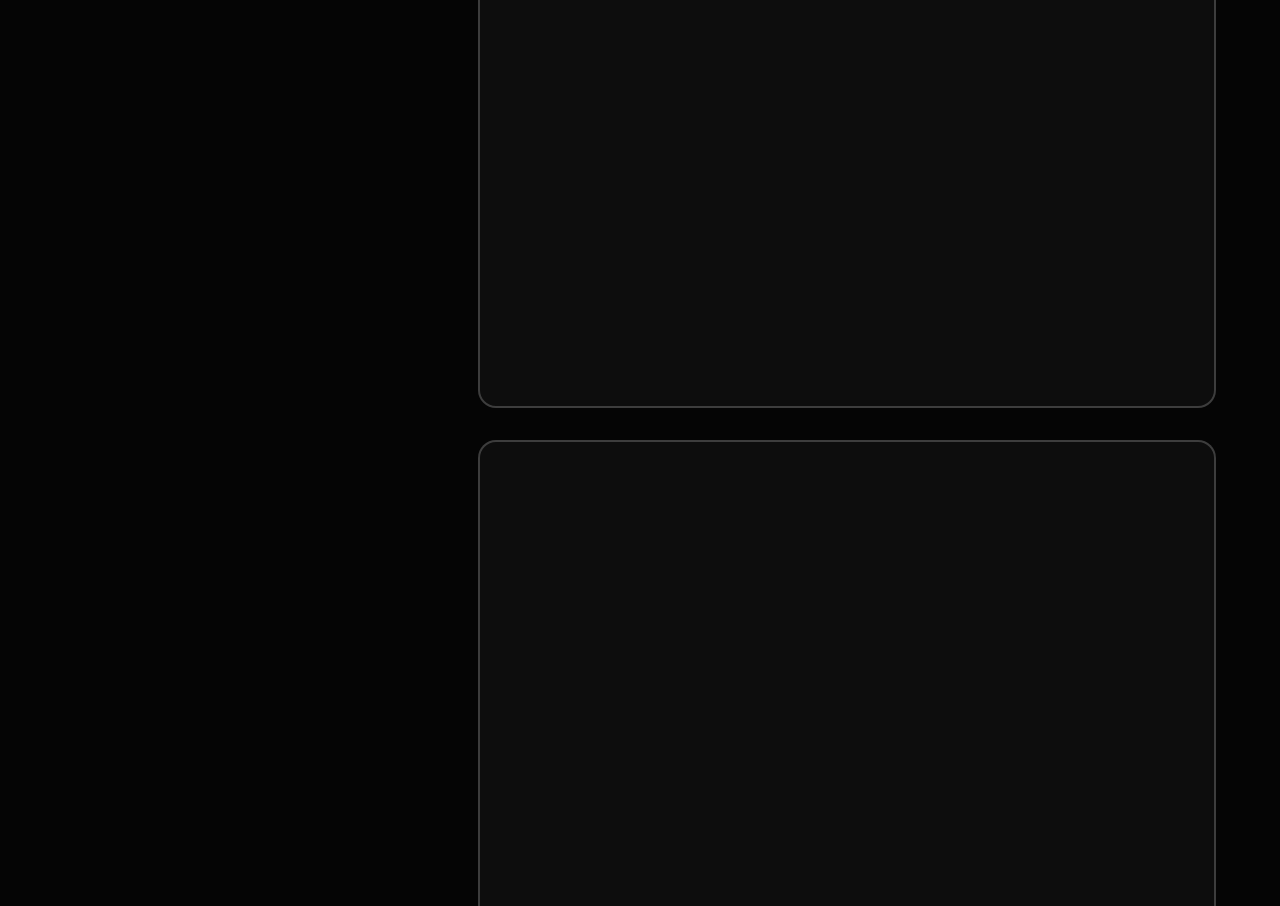
==== commit 0be50b5a: "update" ====
--- a/index.html
+++ b/index.html
@@ -1,128 +1,294 @@
-<!DOCTYPE html>
-<html lang="en">
-    <head>
-        <meta charset="UTF-8">
-        <meta name="viewport" content="width=device-width, initial-scale=1.0">
-        <link rel="preconnect" href="https://fonts.googleapis.com">
-        <link rel="preconnect" href="https://fonts.gstatic.com" crossorigin>
-        <link href="https://fonts.googleapis.com/css2?family=Inter:opsz,wght@14..32,100..900&family=Russo+One&display=swap" rel="stylesheet">
-        <link rel="stylesheet" href="https://cdnjs.cloudflare.com/ajax/libs/font-awesome/6.0.0-beta3/css/all.min.css">
-        <link rel="stylesheet" href="styles.css">
-        <title>Grigory Pavlichenko</title>
-        <link rel="icon" href="favicon.ico" type="image/x-icon">
-
-        <script src="scripts.js"></script>
-    </head>
-    <body>
-        <div class=container>
-            <div class="sidebar">
-                <div class="sidebar-content">
-                    <p class="title">Григорий Павличенко</p>
-                    <div class="avatar_container">
-                        <div class="placeholder"></div>
-                        <img class="avatar_content" loading="lazy" onload="this.classList.add('loaded'); this.previousElementSibling.style.display = 'none';" src="avatar.png">
-                    </div>
-                    <div class="job_title_container">
-                        <p class="job_title">Senior Developer</p>
-                    </div>
-
-                    <div class="skills_grid">
-                        <div class="skill_item">
-                            <i class="fa-solid fa-stopwatch"></i>
-                            <span>7 лет опыта</span>
-                        </div>
-                        <div class="skill_item">
-                            <i class="fa-solid fa-dollar-sign"></i>
-                            <span>4000$+</span>
-                        </div>
-                        <div class="skill_item">
-                            <i class="fa-solid fa-pager"></i>
-                            <span>24 года</span>
-                        </div>
-                        <div class="skill_item">
-                            <i class="fa-solid fa-house-laptop"></i>
-                            <span>Remote</span>
-                        </div>
-                        <div class="skill_item_black">
-                            <i class="fa-solid fa-cube"></i>
-                            <span>Unity3D</span>
-                        </div>
-                        <div class="skill_item_black">
-                            <i class="fa-solid fa-code"></i>
-                            <span>C/C++, C#</span>
-                        </div>
-                        <div class="skill_item_black">
-                            <i class="fa-solid fa-arrow-down-short-wide"></i>
-                            <span>Client-Server Games</span>
-                        </div>
-                        <div class="skill_item_black">
-                            <i class="fa-solid fa-window-restore"></i>
-                            <span>Web</span>
-                        </div>
-                        <div class="skill_item_black">
-                            <i class="fa-solid fa-table-cells"></i>
-                            <span>OpenGL, DirectX 11</span>
-                        </div>
-                        <div class="skill_item_black">
-                            <i class="fa-solid fa-users"></i>
-                            <span>Multiplayer: Mirror, Photon</span>
-                        </div>
-                        <div class="skill_item_black">
-                            <i class="fa-solid fa-arrow-down-short-wide"></i>
-                            <span>Async, Multithreading</span>
-                        </div>
-                        <div class="skill_item_black">
-                            <i class="fa-solid fa-gamepad"></i>
-                            <span>Core Gameplay</span>
-                        </div>
-                        <div class="skill_item_black">
-                            <i class="fa-solid fa-robot"></i>
-                            <span>Telegram боты</span>
-                        </div>
-                        <div class="skill_item_black">
-                            <i class="fa-solid fa-database"></i>
-                            <span>Go, PostgreSQL</span>
-                        </div>
-                        <div class="skill_item_black">
-                            <i class="fa-solid fa-poop"></i>
-                            <span>SOLID, OOP</span>
-                        </div>
-                        <div class="skill_item_black">
-                            <i class="fa-solid fa-pen-nib"></i>
-                            <span>UI/UX Design</span>
-                        </div>
-                    </div>
-
-        
-                    <div class="contacts_container">
-                        <div class="contact">
-                            <i class="fa-brands fa-telegram" style="color: #58aefe;"></i>
-                            <div class="contacts_container_vertical">
-                                <a href="https://t.me/+varb2LTErpAxMTYy" target="_blank" style="text-decoration: none;">
-                                    Мой канал
-                                </a>
-                                <p class="contacts_grey">это григорий</p>
-                            </div>
-                        </div>
-                        <div class="contact">
-                            <i class="fa-brands fa-telegram" style="color: #58aefe;"></i>
-                            <div class="contacts_container_vertical">
-                                <a href="https://t.me/grygree" target="_blank" style="text-decoration: none;">
-                                    Написать
-                                </a>
-                                <p class="contacts_grey">@grygree</p>
-                            </div>
-                        </div>
-                    </div>
-                </div>
-            </div>
-
-            <div class="gameblocks">
-                <!-- Projects will be generated by JavaScript -->
-            </div>
-
-            <button class="theme-toggle" id="theme-toggle">
-            </button>
-        </div>
-    </body>
+<!doctype html>
+<html lang="ru">
+<head>
+    <meta charset="utf-8">
+    <meta name="viewport" content="width=device-width, initial-scale=1">
+    <meta name="theme-color" content="#050505">
+    <title>Grigory Pavlichenko</title>
+    <link rel="icon" href="data:image/svg+xml,%3Csvg xmlns='http://www.w3.org/2000/svg' viewBox='0 0 16 16'%3E%3Crect width='16' height='16' rx='3' fill='%23050505'/%3E%3Ctext x='8' y='12' font-size='10' text-anchor='middle' fill='white' font-family='Arial'%3EG%3C/text%3E%3C/svg%3E">
+    <link rel="stylesheet" href="https://cdnjs.cloudflare.com/ajax/libs/font-awesome/6.5.1/css/all.min.css">
+    <style>:root{color-scheme:dark;--bg:#050505;--fg:#fff;--muted:rgba(255,255,255,.58);--line:rgba(255,255,255,.2);--panel:#0d0d0d;--chip-bg:#fff;--chip-fg:#111;--dark-chip:#111;--dark-chip-fg:rgba(255,255,255,.86);--ph:#292929}body.light{color-scheme:light;--bg:#fff;--fg:#060606;--muted:rgba(0,0,0,.58);--line:rgba(0,0,0,.18);--panel:#fff;--chip-bg:#111;--chip-fg:#fff;--dark-chip:#f2f2f2;--dark-chip-fg:#111;--ph:#ddd}*{box-sizing:border-box}html{font:16px/1.5 system-ui,-apple-system,BlinkMacSystemFont,"Segoe UI",Arial,sans-serif}body{margin:0;background:var(--bg);color:var(--fg)}a{color:inherit}button,summary{font:inherit;color:inherit}.shell{display:grid;grid-template-columns:minmax(280px,350px) minmax(0,920px);gap:clamp(24px,5vw,72px);align-items:start;padding:clamp(16px,5vw,64px)}.shell,.sidebar,.projects,.card,.chip,.contact,.project-link{min-width:0}.sidebar{display:grid;gap:22px;justify-items:center}.name{margin:0;text-align:center;font-size:clamp(1.4rem,2vw,1.8rem);line-height:1.18;font-weight:900}.avatar{width:clamp(128px,18vw,250px);aspect-ratio:1;border-radius:50%;overflow:hidden;background:var(--ph)}.avatar img,.media img,.media video{width:100%;height:100%;object-fit:cover;opacity:0;transition:opacity .25s}.loaded{opacity:1!important}.role{width:100%;padding:14px;border:2px solid var(--line);border-radius:18px;text-align:center;font-size:1.35rem;font-weight:750}.skills{display:grid;grid-template-columns:repeat(2,minmax(0,1fr));gap:10px;width:100%}.chip,.contact,.card,.project-link{border:2px solid var(--line);border-radius:18px}.chip{display:flex;align-items:center;gap:10px;min-height:50px;padding:9px 10px;background:var(--dark-chip);color:var(--dark-chip-fg);font-weight:750}.chip.primary{background:var(--chip-bg);color:var(--chip-fg)}.chip span:last-child,.project-link span:last-child,.contact span:last-child{min-width:0;overflow-wrap:anywhere}.ico{display:inline-grid;place-items:center;flex:0 0 auto;min-width:2.15em;height:2.15em;border-radius:999px;background:rgba(127,127,127,.16);font-size:.66rem;font-weight:900;text-transform:uppercase}.contacts{display:grid;grid-template-columns:1fr 1fr;gap:10px;width:100%}.contact{display:flex;align-items:center;gap:12px;padding:10px 12px;text-decoration:none;font-weight:760}.contact small{display:block;color:var(--muted);font-size:.78rem}.projects{display:grid;gap:32px}.card{display:grid;gap:16px;padding:clamp(17px,3vw,35px);background:var(--panel);content-visibility:auto;contain-intrinsic-size:520px}.card header{display:flex;justify-content:space-between;align-items:flex-start;gap:16px}.card h2{margin:0;font-size:clamp(1.15rem,2vw,1.75rem);line-height:1.25}.project-name{color:var(--accent);text-decoration:underline;text-decoration-thickness:2px;text-underline-offset:3px}.actions{display:flex;flex-wrap:wrap;justify-content:flex-end;gap:10px}.project-link{display:inline-flex;align-items:center;justify-content:center;gap:9px;min-height:56px;min-width:min(10rem,100%);padding:10px 13px;background:var(--bg);text-decoration:none;font-weight:760}.project-link.disabled{color:var(--muted);cursor:default}.project-link .ico{color:var(--icon-color,currentColor)}hr{width:100%;height:1px;border:0;margin:0;background:var(--line)}.muted{margin:0;color:var(--muted);font-weight:650;white-space:pre-line}.text{margin:0;white-space:pre-line}.media-row{display:grid;grid-template-columns:repeat(2,minmax(0,1fr));gap:12px}.media{position:relative;margin:0;height:200px;border-radius:18px;overflow:hidden;background:var(--ph);border:1px solid var(--line)}.media-action{position:absolute;right:10px;bottom:10px;display:grid;place-items:center;width:42px;height:42px;border:2px solid rgba(255,255,255,.42);border-radius:999px;background:rgba(0,0,0,.62);color:white;cursor:pointer}.media-action span{transform:translateX(1px)}.more summary{cursor:pointer;list-style:none;text-align:right;text-decoration:underline;font-weight:760}.more summary::-webkit-details-marker{display:none}.more .text{margin-top:12px}.theme{position:fixed;right:16px;bottom:16px;z-index:5;display:grid;place-items:center;width:48px;height:48px;border:2px solid var(--line);border-radius:999px;background:var(--bg);box-shadow:0 8px 24px rgba(0,0,0,.22);cursor:pointer;font-weight:900}.sr{position:absolute;width:1px;height:1px;overflow:hidden;clip:rect(0,0,0,0)}@media(max-width:820px){html{font-size:14px}.shell{grid-template-columns:minmax(0,1fr);padding:clamp(12px,4vw,28px)}.sidebar{gap:16px}.skills{grid-template-columns:minmax(0,1fr)}.contacts{grid-template-columns:minmax(0,1fr)}.card header{display:grid}.actions{justify-content:flex-start}.media-row{grid-template-columns:minmax(0,1fr)}.media{height:180px}.project-link{width:100%;min-width:0}.theme{right:12px;bottom:12px}}@media(max-width:380px){.media{height:150px}.chip{font-size:.92rem}.name{font-size:1.25rem}}</style>
+    <style>.contacts{grid-template-columns:1fr}.ico{width:1.65rem;min-width:1.65rem;height:1.65rem;font-size:.82rem;text-transform:none}.contact .ico{color:var(--icon-color,currentColor)}.more summary{display:flex;align-items:center;justify-content:flex-end;gap:8px}.more summary .summary-icon{transition:transform .2s}.more[open] summary .summary-icon{transform:rotate(180deg)}.media[data-hover-video]{cursor:default}.media[data-hover-video] video.hover-video{position:absolute;inset:0;opacity:0!important;pointer-events:none}.media[data-hover-video].hovering video.hover-video,.media[data-hover-video].video-ready video.hover-video{opacity:1!important}.media[data-hover-video].hovering .media-thumb,.media[data-hover-video].video-ready .media-thumb{opacity:0!important}</style>
+    <script src="scripts.js" defer></script>
+</head>
+<body>
+    <main class="shell">
+        <aside class="sidebar" aria-label="Профиль">
+            <h1 class="name">Григорий Павличенко</h1>
+            <div class="avatar">
+                <img data-thumb-src="avatar.webp" width="320" height="320" decoding="async" loading="lazy" alt="Григорий Павличенко">
+            </div>
+            <div class="role">Senior Developer</div>
+            <div class="skills">
+                    <div class="chip primary"><i class="ico fa-solid fa-stopwatch" aria-hidden="true"></i><span>7 лет опыта</span></div>
+                    <div class="chip primary"><i class="ico fa-solid fa-dollar-sign" aria-hidden="true"></i><span>5000$</span></div>
+                    <div class="chip primary"><i class="ico fa-solid fa-pager" aria-hidden="true"></i><span>24 года</span></div>
+                    <div class="chip primary"><i class="ico fa-solid fa-house-laptop" aria-hidden="true"></i><span>Remote</span></div>
+                    <div class="chip"><i class="ico fa-solid fa-cube" aria-hidden="true"></i><span>Unity3D</span></div>
+                    <div class="chip"><i class="ico fa-solid fa-code" aria-hidden="true"></i><span>C/C++, C#</span></div>
+                    <div class="chip"><i class="ico fa-solid fa-arrow-down-short-wide" aria-hidden="true"></i><span>Client-Server Games</span></div>
+                    <div class="chip"><i class="ico fa-solid fa-window-restore" aria-hidden="true"></i><span>Web</span></div>
+                    <div class="chip"><i class="ico fa-solid fa-table-cells" aria-hidden="true"></i><span>OpenGL, DirectX 11</span></div>
+                    <div class="chip"><i class="ico fa-solid fa-users" aria-hidden="true"></i><span>Multiplayer: Mirror, Photon</span></div>
+                    <div class="chip"><i class="ico fa-solid fa-arrow-down-short-wide" aria-hidden="true"></i><span>Async, Multithreading</span></div>
+                    <div class="chip"><i class="ico fa-solid fa-gamepad" aria-hidden="true"></i><span>Core Gameplay</span></div>
+                    <div class="chip"><i class="ico fa-solid fa-robot" aria-hidden="true"></i><span>Telegram боты</span></div>
+                    <div class="chip"><i class="ico fa-solid fa-database" aria-hidden="true"></i><span>Go, PostgreSQL</span></div>
+                    <div class="chip"><i class="ico fa-solid fa-poop" aria-hidden="true"></i><span>SOLID, OOP</span></div>
+                    <div class="chip"><i class="ico fa-solid fa-pen-nib" aria-hidden="true"></i><span>UI/UX Design</span></div>
+            </div>
+            <div class="contacts">
+                <a class="contact" href="https://t.me/grygree" target="_blank" rel="noopener noreferrer"><i class="ico fa-brands fa-telegram" style="--icon-color:#58aefe" aria-hidden="true"></i><span>Написать<small>@grygree</small></span></a>
+            </div>
+        </aside>
+        <section class="projects" aria-label="Проекты">
+        <article class="card" style="--accent:#c8a46a" id="lost-railway">
+            <header>
+                <h2><span class="project-name">Lost Railway - кооперативный хоррор</span></h2>
+                <div class="actions"><a class="project-link" href="https://store.steampowered.com/app/862750/Lost_Railway/" target="_blank" rel="noopener noreferrer"><i class="ico fa-brands fa-steam" aria-hidden="true"></i><span>Подробнее в Steam</span></a></div>
+            </header>
+            <hr>
+            <p class="muted">Техлид проекта. Большая команда. Больше 100 000 вишлистов в Steam.</p>
+            <div class="media-row">
+                <figure class="media" data-hover-video="clips/lostrailway1.mp4" tabindex="0">
+                    <img class="media-thumb" data-thumb-src="thumbs/lostrailway1.webp" width="480" height="270" decoding="async" loading="lazy" alt="Lost Railway screenshot 1">
+                </figure>
+                <figure class="media" data-hover-video="clips/lostrailway2.mp4" tabindex="0">
+                    <img class="media-thumb" data-thumb-src="thumbs/lostrailway2.webp" width="480" height="270" decoding="async" loading="lazy" alt="Lost Railway screenshot 2">
+                </figure>
+            </div>
+            <p class="text">NDA 💀
+Но можно глянуть трейлер и посмотреть страничку в Steam 😊</p>
+        </article>
+        <article class="card" style="--accent:#fc3f1d" id="bloxter">
+            <header>
+                <h2><span class="project-name">Bloxter - лучший Minecraft-клон для Яндекс Игр</span></h2>
+                <div class="actions"><a class="project-link" href="https://yandex.ru/games/app/392799?lang=ru" target="_blank" rel="noopener noreferrer"><i class="ico fa-brands fa-yandex" style="--icon-color:#fc3f1d" aria-hidden="true"></i><span>Открыть в Яндекс Играх</span></a></div>
+            </header>
+            <hr>
+            <div class="media-row">
+                <figure class="media" data-kind="image" data-full-src="bloxter1.webp">
+                    <img class="media-thumb" data-thumb-src="thumbs/bloxter1.webp" width="480" height="270" decoding="async" loading="lazy" alt="Bloxter screenshot 1">
+                    <button class="media-action" type="button" data-load-media aria-label="Открыть медиа"><i class="fa-solid fa-up-right-and-down-left-from-center" aria-hidden="true"></i></button>
+                </figure>
+                <figure class="media" data-kind="image" data-full-src="bloxter2.webp">
+                    <img class="media-thumb" data-thumb-src="thumbs/bloxter2.webp" width="480" height="270" decoding="async" loading="lazy" alt="Bloxter screenshot 2">
+                    <button class="media-action" type="button" data-load-media aria-label="Открыть медиа"><i class="fa-solid fa-up-right-and-down-left-from-center" aria-hidden="true"></i></button>
+                </figure>
+            </div>
+            <p class="text">Изначально меня позвали на проект, чтобы помочь команде из трёх человек сделать разработку более эффективной. Разработка действительно стала эффективнее после моего прихода — всех троих пришлось уволить. Проект был завершён, вышел в свет, собрал метрики, пережил два пивота и, не найдя своей ниши, пал смертью храбрых.
+Тезисно:
+- Соло-разработка (это было тяжело).
+- Server-authoritative-архитектура на FishNet Networking с несколькими моими патчами. Один из них вмерджили в официальный репозиторий библиотеки нетворкинга. Клиентский код полностью отделён от серверного. У клиентов нет никакой возможности посмотреть серверные функции.
+- Серверы, способные выдержать 128 человек. Кастомный оркестратор серверов, бэкенд с кучей ММО-логики, Redis Streams как шина событий бэкенда для игровых серверов.
+- Экстремальные оптимизации стриминга мира, кастомный палитровый бит-паковый кодек вокселей чанков, самописный Area of Interest, клиентское предсказание сломанных блоков с реконсиляцией.
+- Реализация WebGL-клиента в iframe для моментальных обновлений без модерации Яндекса. Скаффолдинг для доставки билдов прямо из Unity в S3, где хранятся все билды, с возможностью отката и т. п. Что-то вроде мини-админки Яндекс Игр, только прямо в Unity.
+- Моя личная гордость — система мультиплеерного инвентаря, которую невозможно взломать и в которой невозможно надюпать предметы. Сервер никогда не доверяет клиенту — не только в инвентаре, но даже в мелочах вроде просмотра рекламы. При общении с сервером используются FNV-1a-хеш всего инвентаря и версия, а при рассинхроне — тикеты и FIFO с ребейзом; все операции атомарны. Точно так же реализована система трейдинга между игроками.
+- Тысячи мобов на одном сервере с оптимизациями и автоматическим переходом в спящий режим, когда поблизости нет игроков.
+- Примитивная процедурная генерация.</p>
+        </article>
+        <article class="card" style="--accent:#4CAF50" id="evofrogs">
+            <header>
+                <h2><span class="project-name">Evo Frogs — криптопроект с инвестициями $3млн</span></h2>
+                <div class="actions"><a class="project-link" href="https://t.me/pepememe" target="_blank" rel="noopener noreferrer"><i class="ico fa-brands fa-telegram" style="--icon-color:#58aefe" aria-hidden="true"></i><span>Бот с игрой</span></a><a class="project-link" href="https://apps.apple.com/gb/app/evo-frogs/id6744894700?uo=2" target="_blank" rel="noopener noreferrer"><i class="ico fa-brands fa-app-store-ios" style="--icon-color:#418fde" aria-hidden="true"></i><span>Игра в App Store</span></a></div>
+            </header>
+            <hr>
+            <p class="muted">Техлид проекта для криптокоина $PEPEMEME с инвестициями $3млн. Руководил командой из 5 человек, набрал и обучил команду с нуля после ухода предыдущей.</p>
+            <div class="media-row">
+                <figure class="media" data-hover-video="clips/evofrogs1.mp4" tabindex="0">
+                    <img class="media-thumb" data-thumb-src="thumbs/evofrogs1.webp" width="480" height="270" decoding="async" loading="lazy" alt="evofrogs media 1">
+                </figure>
+                <figure class="media" data-hover-video="clips/evofrogs2.mp4" tabindex="0">
+                    <img class="media-thumb" data-thumb-src="thumbs/evofrogs2.webp" width="480" height="270" decoding="async" loading="lazy" alt="evofrogs media 2">
+                </figure>
+            </div>
+            <p class="text">30к активных месячных пользователей, 2млн пользователей всего.
+Полностью реализован неткод на Mirror, матчмейкинг и автоматическая оркестрация билдов.
+Архитектура проекта позволила за 2 месяца собрать релизы на Android, iOS и Telegram.</p>
+            <details class="more"><summary><span>Показать полностью</span><i class="summary-icon fa-solid fa-chevron-down" aria-hidden="true"></i></summary><p class="text">Этот проект стал настоящим испытанием на прочность моих лидерских качеств. После ухода старой команды пришлось буквально восстанавливать проект с нуля:
+
+- Организовал архитектуру всего проекта с учётом мультиплатформенности
+- Написал половину бекенда на ASP.NET пока искали отдельного бекендера
+- Создал систему паттерновых скинов как в CS2 — каждый скин из кейса абсолютно уникален
+- Разработал телеграм-бота с рассылкой ежедневных сообщений на 2млн пользователей
+- Настроил полноценную аналитику и воронки перед закупкой трафика
+- Провёл десятки технических собеседований и прокачал двух сотрудников до мидл уровня
+
+Помимо разработки занимался всеми организационными процессами: составление роадмапы, подсчёт костов сервисов, настройка CI/CD, проведение созвонов и распределение задач.</p></details>
+        </article>
+        <article class="card" style="--accent:#406bfb" id="megamod">
+            <header>
+                <h2><span class="project-name">MegaMod — империя</span></h2>
+                <div class="actions"><a class="project-link" href="https://investors.megamod.io/" target="_blank" rel="noopener noreferrer"><i class="ico fa-solid fa-arrow-right" aria-hidden="true"></i><span>Узнать подробнее</span></a></div>
+            </header>
+            <hr>
+            <p class="muted">Разработчик множества продуктов одного из самых революционных стартапов. Даже на канале Forbes его показывали! С помощью MegaMod было создано более 70 тыс. игр.</p>
+            
+            <p class="text">- Работа в прекрасной команде
+- Mixed-позиция: начиная от кор-механик, оптимизаций и шейдеров, заканчивая разработкой бекенда и CI/CD
+- Интенсивное использование мультиплеера Photon
+- Работа с WebGL
+- Оптимизация игры
+- Создание инструментов редактора
+- Добавление геймплейных фичей
+- Создание инфраструктуры для команды (телеграм-бот для ежедневных отчетов)</p>
+            
+        </article>
+        <article class="card" style="--accent:#0AAB4D" id="chillage">
+            <header>
+                <h2><span class="project-name">Chillage — амбициозный пет-проект на собственном игровом движке</span></h2>
+                <div class="actions"><span class="project-link disabled" aria-disabled="true"><i class="ico fa-brands fa-youtube" style="--icon-color:#ff0000" aria-hidden="true"></i><span>Скоро видео о создании</span></span></div>
+            </header>
+            <hr>
+            <p class="muted">Proof-of-concept, который проверил меня на прочность. Игра была создана с нуля на языке C, без движка, без библиотек. Всё своё, всё handmade.</p>
+            <div class="media-row">
+                <figure class="media" data-hover-video="clips/chillage1.mp4" tabindex="0">
+                    <img class="media-thumb" data-thumb-src="thumbs/chillage1.webp" width="480" height="270" decoding="async" loading="lazy" alt="chillage media 1">
+                </figure>
+                <figure class="media" data-hover-video="clips/chillage2.mp4" tabindex="0">
+                    <img class="media-thumb" data-thumb-src="thumbs/chillage2.webp" width="480" height="270" decoding="async" loading="lazy" alt="chillage media 2">
+                </figure>
+            </div>
+            <p class="text">Каждый уважающий себя игровой разработчик должен хоть раз задуматься: а как написать свой движок?
+Каждый, не уважающий своё время игровой разработчик, должен попробовать его написать!</p>
+            <details class="more"><summary><span>Показать полностью</span><i class="summary-icon fa-solid fa-chevron-down" aria-hidden="true"></i></summary><p class="text">Это до сих пор остаётся одной из самых сложных вещей, что я делал. Встретиться с WinAPI лицом к лицу после .NET — это испытание не для всех. Всё началось как proof-of-concept одного пиксельного шейдера, а медленно переросло в создание своей игры на OpenGL.
+Каждая задача была для меня вызовом, потому что я никогда такого не делал, а ресурсов для midcore OpenGL программирования довольно мало. Захотелось, чтобы при клике мышкой по объекту он выделялся. Вроде бы тривиально, но, подождите, у нас даже нет 3D-пространства в игре. И вот так буквально с каждой задачей. Ну ладно, разобрались с матрицами линейных трансформаций, создали камеру, написали шейдер — можно рендерить. А куда рендерить? Чёрт!
+Продолжать можно бесконечно, этому я посвятил отдельный канал в телеграме.
+
+Из интересного:
+- Метапрограммы для рефлексии в коде. Это стало основной фичей редактора движка.
+- Возможность записывать состояние игры и ввод пользователя. И воспроизводить это бесконечно. В сочетании с динамической подгрузкой .dll с игровой логикой это позволяет редактировать код и сразу видеть, как он меняет поведение игры в реальном времени — без скриптовых языков!
+- Самописный импортёр .gltf файлов с текстурами и материалами.
+- Собственный динамический батчинг геометрии.
+- Система чанков, которые реже обновляются за пределами камеры.
+- Реализация Point Light с тенями.
+- Кастомный UI со своим батчингом и рендерингом текста.
+- Система партиклов с настройками как в Unity.
+- SIMD оптимизации.</p></details>
+        </article>
+        <article class="card" style="--accent:#5662f6" id="megaobby">
+            <header>
+                <h2><span class="project-name">MegaObby — обби для Discord Activities!</span></h2>
+                <div class="actions"><a class="project-link" href="https://megarun.playroom.gg/" target="_blank" rel="noopener noreferrer"><i class="ico fa-solid fa-bolt" aria-hidden="true"></i><span>Попробовать в браузере</span></a></div>
+            </header>
+            <hr>
+            <p class="muted">Моё видение того, как должны выглядеть Obby-игры. Написана на низкоуровневом Playroom мультиплеере. Будет одной из игр, фичернутых в Discord.
+Всё ещё в разработке.</p>
+            <div class="media-row">
+                <figure class="media" data-hover-video="clips/megaobby1.mp4" tabindex="0">
+                    <img class="media-thumb" data-thumb-src="thumbs/megaobby1.webp" width="480" height="270" decoding="async" loading="lazy" alt="megaobby media 1">
+                </figure>
+                <figure class="media" data-hover-video="clips/megaobby2.mp4" tabindex="0">
+                    <img class="media-thumb" data-thumb-src="thumbs/megaobby2.webp" width="480" height="270" decoding="async" loading="lazy" alt="megaobby media 2">
+                </figure>
+            </div>
+            <p class="text">Из интересного: используется низкоуровневый мультиплеер. Вся синхронизация лежит на мне. Свои алгоритмы интерполяции, самописные метапрограммы для создания структур синхронизации, свой тикрейт.
+Благодаря партнёрству с Playroom, работаю с командой мультиплеера напрямую. Коммуникация на английском языке. Помогаю им чинить их же баги.</p>
+            
+        </article>
+        <article class="card" style="--accent:#da397d" id="notalone">
+            <header>
+                <h2><span class="project-name">NotAlone — LGBT* friendly дейт-сим для одиноких дам и даместосов!</span></h2>
+                <div class="actions"><a class="project-link" href="https://apps.apple.com/us/app/notalone-love-chat-story/id1567415285" target="_blank" rel="noopener noreferrer"><i class="ico fa-brands fa-app-store-ios" style="--icon-color:#418fde" aria-hidden="true"></i><span>Игра в AppStore</span></a></div>
+            </header>
+            <hr>
+            <p class="muted">*Решением Верховного суда «международное движение ЛГБТ» признано экстремистским и запрещено в России.</p>
+            <div class="media-row">
+                <figure class="media" data-kind="image" data-full-src="notalone1.png">
+                    <img class="media-thumb" data-thumb-src="thumbs/notalone1.webp" width="480" height="270" decoding="async" loading="lazy" alt="notalone media 1">
+                    <button class="media-action" type="button" data-load-media aria-label="Открыть медиа"><i class="fa-solid fa-up-right-and-down-left-from-center" aria-hidden="true"></i></button>
+                </figure>
+                <figure class="media" data-kind="image" data-full-src="notalone2.gif">
+                    <img class="media-thumb" data-thumb-src="thumbs/notalone2.webp" width="480" height="270" decoding="async" loading="lazy" alt="notalone media 2">
+                    <button class="media-action" type="button" data-load-media aria-label="Открыть медиа"><i class="fa-solid fa-up-right-and-down-left-from-center" aria-hidden="true"></i></button>
+                </figure>
+            </div>
+            <p class="text">Некоторые вещи хочется забыть, но в портфолио же что-то нужно положить...
+1.1 тыс. отзывов, всё-таки!</p>
+            <details class="more"><summary><span>Показать полностью</span><i class="summary-icon fa-solid fa-chevron-down" aria-hidden="true"></i></summary><p class="text">В далёком 2019 году мы начали разработку многообещающего проекта. На первых этапах я составлял 50% команды по количеству и 70% по массе в килограммах. Это был мой первый опыт работы с клиент-серверными приложениями, вебсокетами, REST и прочими штуками.
+Мне также поручили реализацию множества механик и UI-анимаций. Команда росла, я учился взаимодействовать с другими разработчиками и художниками, координировал работу команды и просто старался делать всё качественно.
+
+Хочу отметить:
+- Огромное количество аналитики (Amplitude).
+- Огромное количество рекламных офферов, их вариаций и A/B тестов.</p></details>
+        </article>
+        <article class="card" style="--accent:#2268BD" id="megacode">
+            <header>
+                <h2><span class="project-name">MegaCode — это инновация, сейчас я вам все объясню!</span></h2>
+                <div class="actions"><a class="project-link" href="https://code.megamod.io/" target="_blank" rel="noopener noreferrer"><i class="ico fa-solid fa-bolt" aria-hidden="true"></i><span>Попробовать в браузере</span></a><a class="project-link" href="https://apps.apple.com/ru/app/megacode-lite/id6463144034" target="_blank" rel="noopener noreferrer"><i class="ico fa-brands fa-app-store-ios" style="--icon-color:#418fde" aria-hidden="true"></i><span>Lite в AppStore</span></a></div>
+            </header>
+            <hr>
+            <p class="muted">Один из хедлайнеров компании, который я сделал за один марафон. Вы можете запрограммировать любой предмет обычными словами! Прямо на разговорном &#39;you know&#39;.</p>
+            <div class="media-row">
+                <figure class="media" data-kind="image" data-full-src="megacode2.gif">
+                    <img class="media-thumb" data-thumb-src="thumbs/megacode2.webp" width="480" height="270" decoding="async" loading="lazy" alt="megacode media 1">
+                    <button class="media-action" type="button" data-load-media aria-label="Открыть медиа"><i class="fa-solid fa-up-right-and-down-left-from-center" aria-hidden="true"></i></button>
+                </figure>
+                <figure class="media" data-hover-video="clips/megacode1.mp4" tabindex="0">
+                    <img class="media-thumb" data-thumb-src="thumbs/megacode1.webp" width="480" height="270" decoding="async" loading="lazy" alt="megacode media 2">
+                </figure>
+            </div>
+            <p class="text">Босс постучался в мой роскошный кабинет и сказал: &#39;Гриша, спасай эту компанию, нам нужны инвестиции! Нам нужен продукт на стыке передовых технологий! И чтобы помещался в карман.&#39;
+– Говно вопрос, Босс!
+
+Но, на самом деле, задача оказалась не такой уж тривиальной, ведь мне пришлось соединить Roslyn, AOT, CIL interpreter и ещё несколько умных слов так, чтобы всё это работало, да ещё и прямо в браузере! Я поднял небольшую базу данных для хранения сгенерированных нейросетью и придуманных пользователями скриптов, добавил возможность их оценки. А ещё сделали мобильную версию, где можно надиктовать геймобъекту, что ему нужно делать, просто голосом. В общем пришлось сильно подумать, но я справился. Ниже напишу как</p>
+            <details class="more"><summary><span>Показать полностью</span><i class="summary-icon fa-solid fa-chevron-down" aria-hidden="true"></i></summary><p class="text">как
+
+Ну, а если серьёзно, никакого роскошного кабинета у меня нет, и я под NDA.
+Этот прототип использовался на внутренних встречах CEO компании с уважаемыми людьми по всей территории Кремниевой Долины и не только. Сооснователь Mail.ru Дмитрий Гришин, продакт-менеджер Discord, ребята из OpenAI и ещё многие другие играли в эту игру и оценили её потенциал.</p></details>
+        </article>
+        <article class="card" style="--accent:#98c448" id="tyrant">
+            <header>
+                <h2><span class="project-name">Pretty Tyrant — Tower Defense нового поколения</span></h2>
+                
+            </header>
+            <hr>
+            <p class="muted">Она стоила нам целую шаурмечную!</p>
+            <div class="media-row">
+                <figure class="media" data-kind="image" data-full-src="tyrant1.png">
+                    <img class="media-thumb" data-thumb-src="thumbs/tyrant1.webp" width="480" height="270" decoding="async" loading="lazy" alt="tyrant media 1">
+                    <button class="media-action" type="button" data-load-media aria-label="Открыть медиа"><i class="fa-solid fa-up-right-and-down-left-from-center" aria-hidden="true"></i></button>
+                </figure>
+                <figure class="media" data-kind="image" data-full-src="tyrant2.gif">
+                    <img class="media-thumb" data-thumb-src="thumbs/tyrant2.webp" width="480" height="270" decoding="async" loading="lazy" alt="tyrant media 2">
+                    <button class="media-action" type="button" data-load-media aria-label="Открыть медиа"><i class="fa-solid fa-up-right-and-down-left-from-center" aria-hidden="true"></i></button>
+                </figure>
+            </div>
+            <p class="text">Один из моих самых любимых проектов, где я попробовал множество новых подходов к программированию. Он был многообещающим, но его ждала печальная судьба. Сначала у главного идеолога появились проблемы с его шаурмечной, из-за чего проект заморозили на несколько месяцев. А потом денег хватило ещё на месяц разработки, после чего пришлось перейти на дешёвых студентов, а я должен был решить: работать за будущие проценты или уйти в MegaMod за настоящие деньги.</p>
+            <details class="more"><summary><span>Показать полностью</span><i class="summary-icon fa-solid fa-chevron-down" aria-hidden="true"></i></summary><p class="text">Шаурмы не будет.
+Зато есть несколько интересных фактов:
+- Это первая игра, в которой я попробовал DOTS и сделал ультра-быстрый A* патфайндер.
+- Архитектура игры была построена так, чтобы каждая сущность могла иметь любые способности, поведенческие паттерны и использовать синергию эффектов. Можно буквально в один клик сделать, чтобы какой-нибудь забор стрелял фаерболлами, замедляющими других сущностей. А если они ещё в снег наступят — удачи им!
+- Я помогал находить на проект достойную, но дешёвую версию себя. Через меня прошло более 30 джуниоров. Дорогой HR, если ты читаешь это, держись!
+- Игра была реализована таким образом, чтобы максимально отделить представление от логики, а логику от текущего состояния. Это позволило делать deep save игры. При заходе в иру через неделю, она восстанавливает свое состояние вплоть до положения летящего снаряда где-то в воздухе. Из-за этого можно прерывать игровые сессии в любой момент и не бояться, что прогресс даже одного небольшого уровня будет утерян.
+- ИИ для мобов тупой как пробка, но в следующем проекте хочу уделить этому много внимания.</p></details>
+        </article>
+        <article class="card" style="--accent:#bdd2e5" id="sketch">
+            <header>
+                <h2><span class="project-name">Sketch-Pro — медитативная раскраска по номерам</span></h2>
+                
+            </header>
+            <hr>
+            <p class="muted">Мой первый крупный соло-проект и огромное количество технических вызовов.</p>
+            <div class="media-row">
+                <figure class="media" data-kind="image" data-full-src="sketchpro1.jpg">
+                    <img class="media-thumb" data-thumb-src="thumbs/sketchpro1.webp" width="480" height="270" decoding="async" loading="lazy" alt="sketch media 1">
+                    <button class="media-action" type="button" data-load-media aria-label="Открыть медиа"><i class="fa-solid fa-up-right-and-down-left-from-center" aria-hidden="true"></i></button>
+                </figure>
+                <figure class="media" data-kind="image" data-full-src="sketchpro2.jpg">
+                    <img class="media-thumb" data-thumb-src="thumbs/sketchpro2.webp" width="480" height="270" decoding="async" loading="lazy" alt="sketch media 2">
+                    <button class="media-action" type="button" data-load-media aria-label="Открыть медиа"><i class="fa-solid fa-up-right-and-down-left-from-center" aria-hidden="true"></i></button>
+                </figure>
+            </div>
+            <p class="text">Казалось бы, что сложного — сделать обычную раскраску, где нужно выбрать цвет и ткнуть? Ну давайте подумаем...</p>
+            <details class="more"><summary><span>Показать полностью</span><i class="summary-icon fa-solid fa-chevron-down" aria-hidden="true"></i></summary><p class="text">Для начала нужно создать workflow для художников. Мы же не хотим, чтобы они тратили лишнее время на всякие мелочи. Поэтому я написал с нуля скрипт для Illustrator (до этого никогда не писал JS-скрипты, но долг зовёт), который нарезает изображения по слоям с цветовой кодировкой. Далее пришлось написать с нуля PSD-импортёр (пустяки, да?), который автоматически создаёт префаб раскраски с нужными слоями.
+Ой, погодите, нам же нужны номера цветов! Заставим художников тратить на это ещё пару часов? Нет, лучше напишем свой алгоритм для поиска геометрического центра любой формы! Но сначала узнаем, как это вообще работает.
+Круто, теперь мы генерируем даже номера цветов. Теперь настроим доставку контента! Вы знаете, как это делать? Я тоже нет! Но когда это нас останавливало? Изучаем AWS S3, CDN, Unity Addressables. Встраиваем рекламу и продаём на китайский рынок (я, конечно, не этого хотел, но да ладно).
+
+Это был проект, на котором я старался максимально использовать принципы SOLID/Clean Code. С тех пор я больше таких экспериментов не провожу и предпочитаю Data-Oriented подход к разработке.</p></details>
+        </article>
+        </section>
+    </main>
+    <button class="theme" id="theme-toggle" type="button" aria-label="Переключить тему" aria-pressed="false"><i class="fa-solid fa-circle-half-stroke" aria-hidden="true"></i></button>
+</body>
 </html>
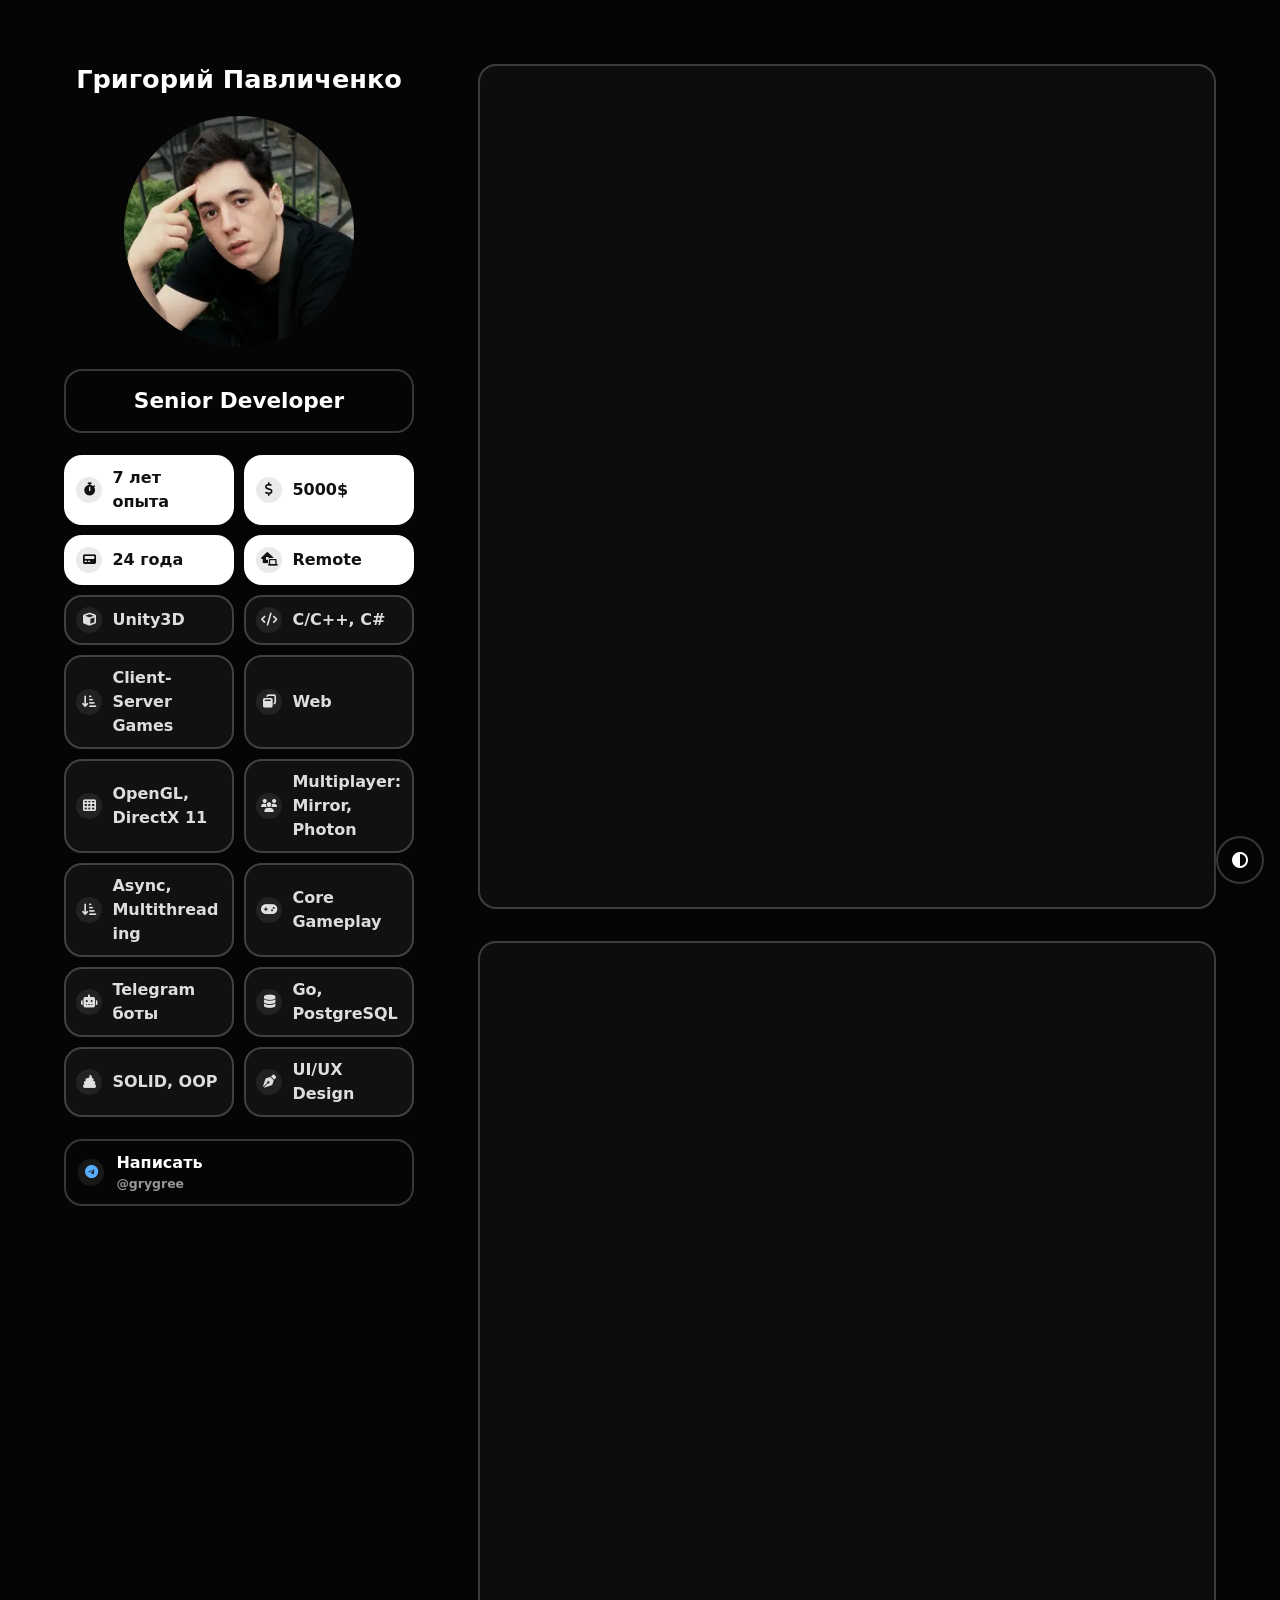
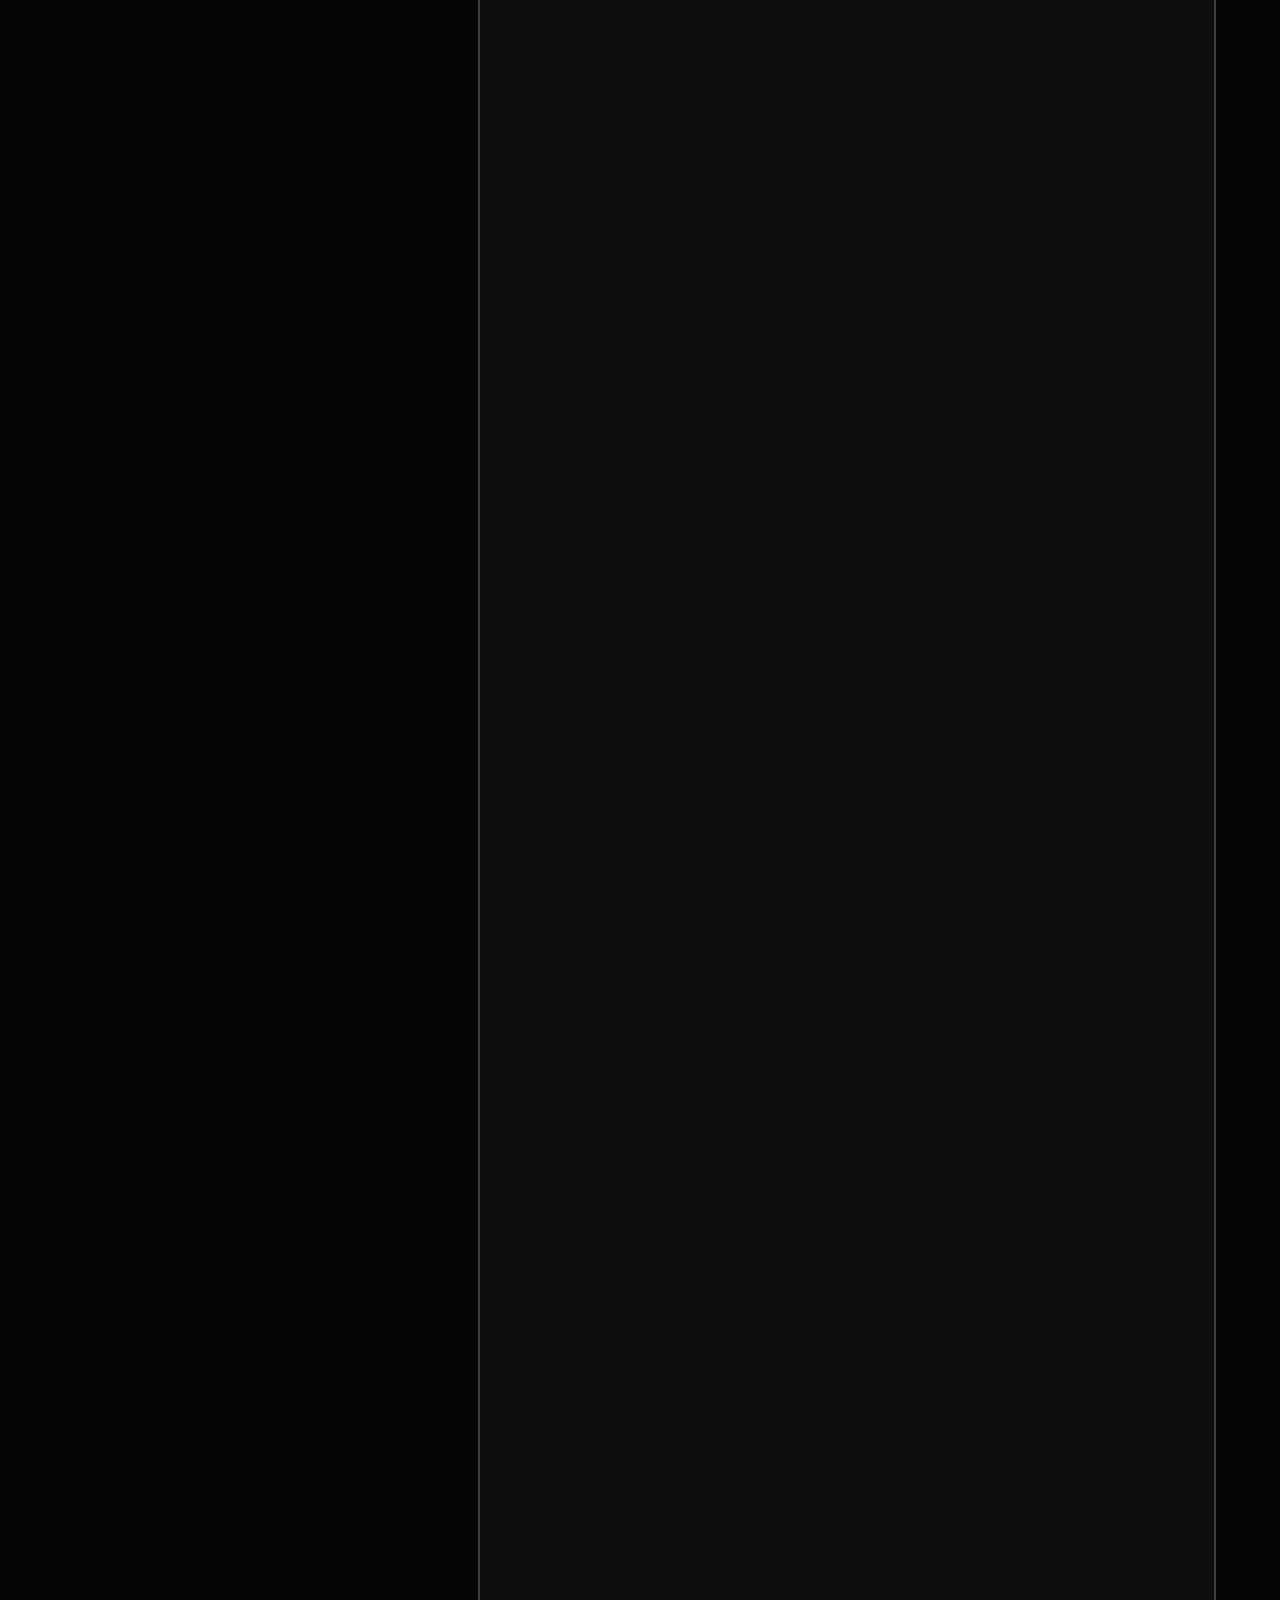
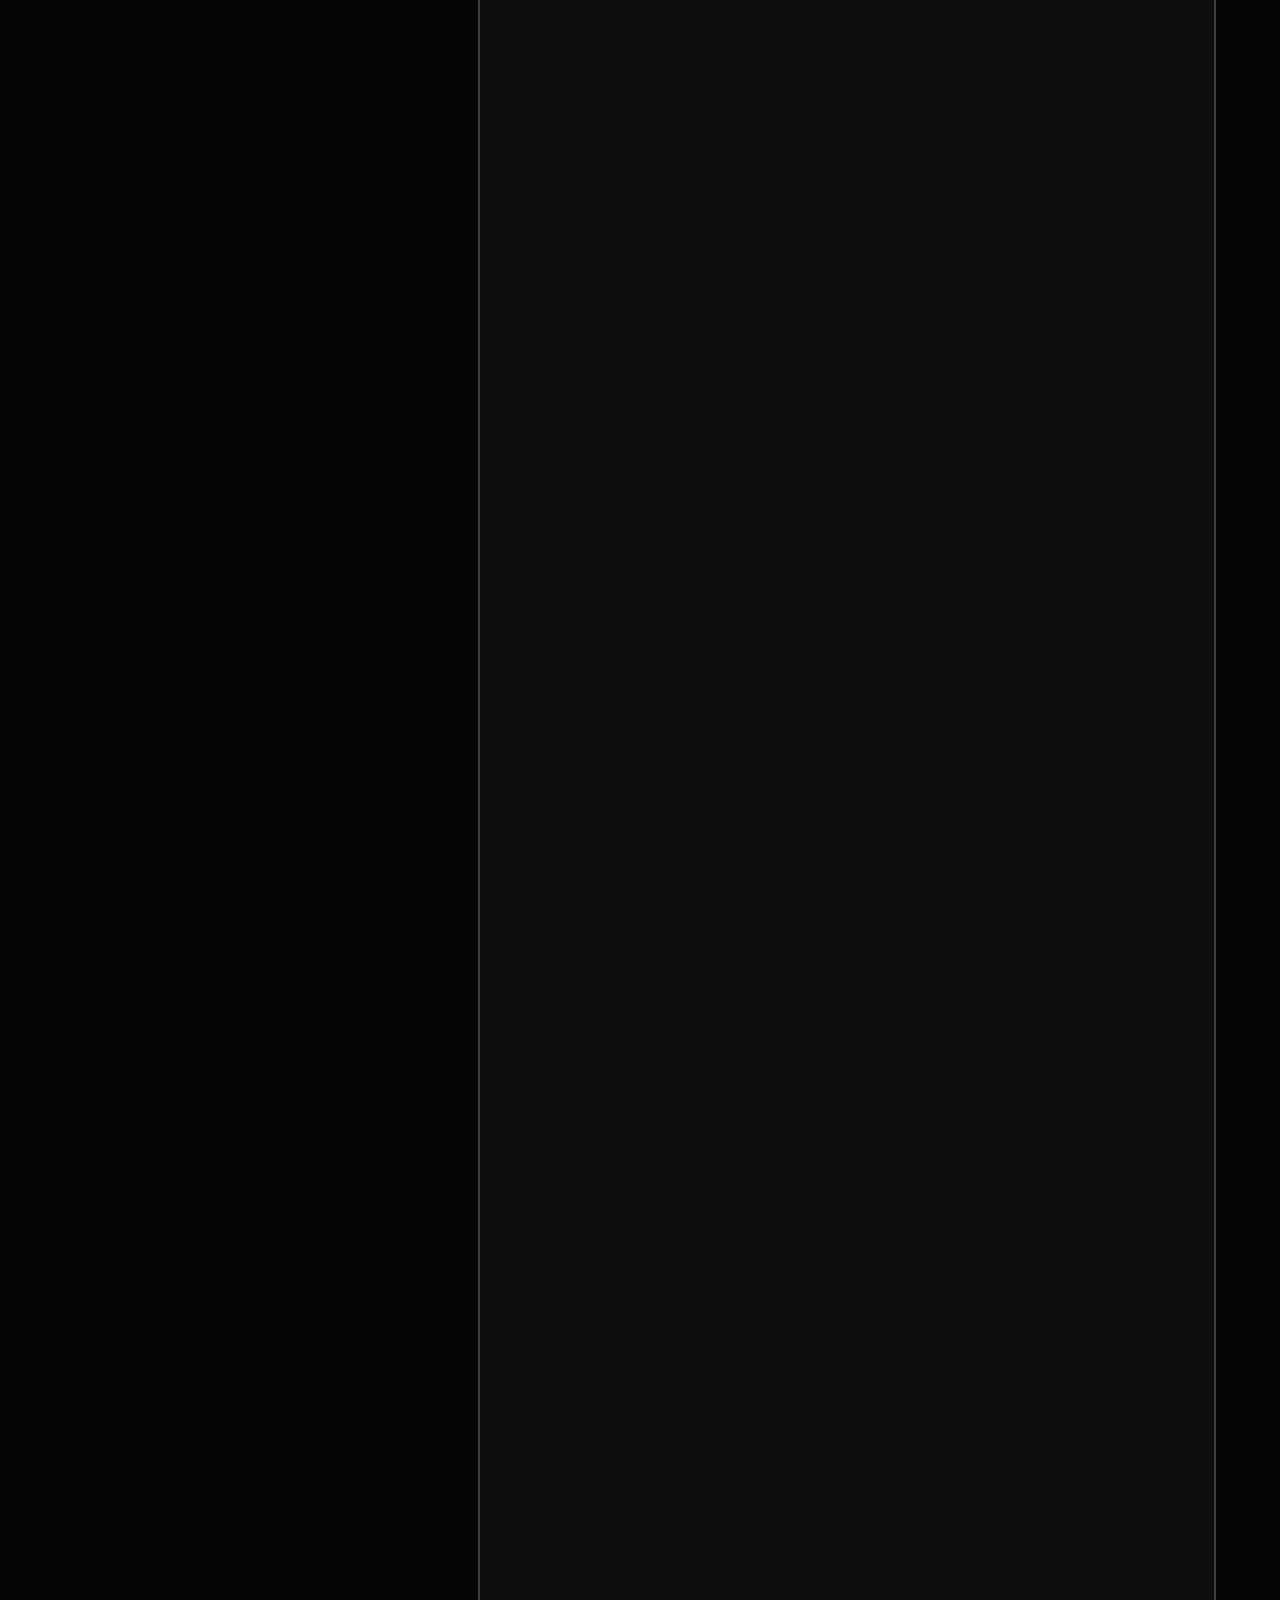
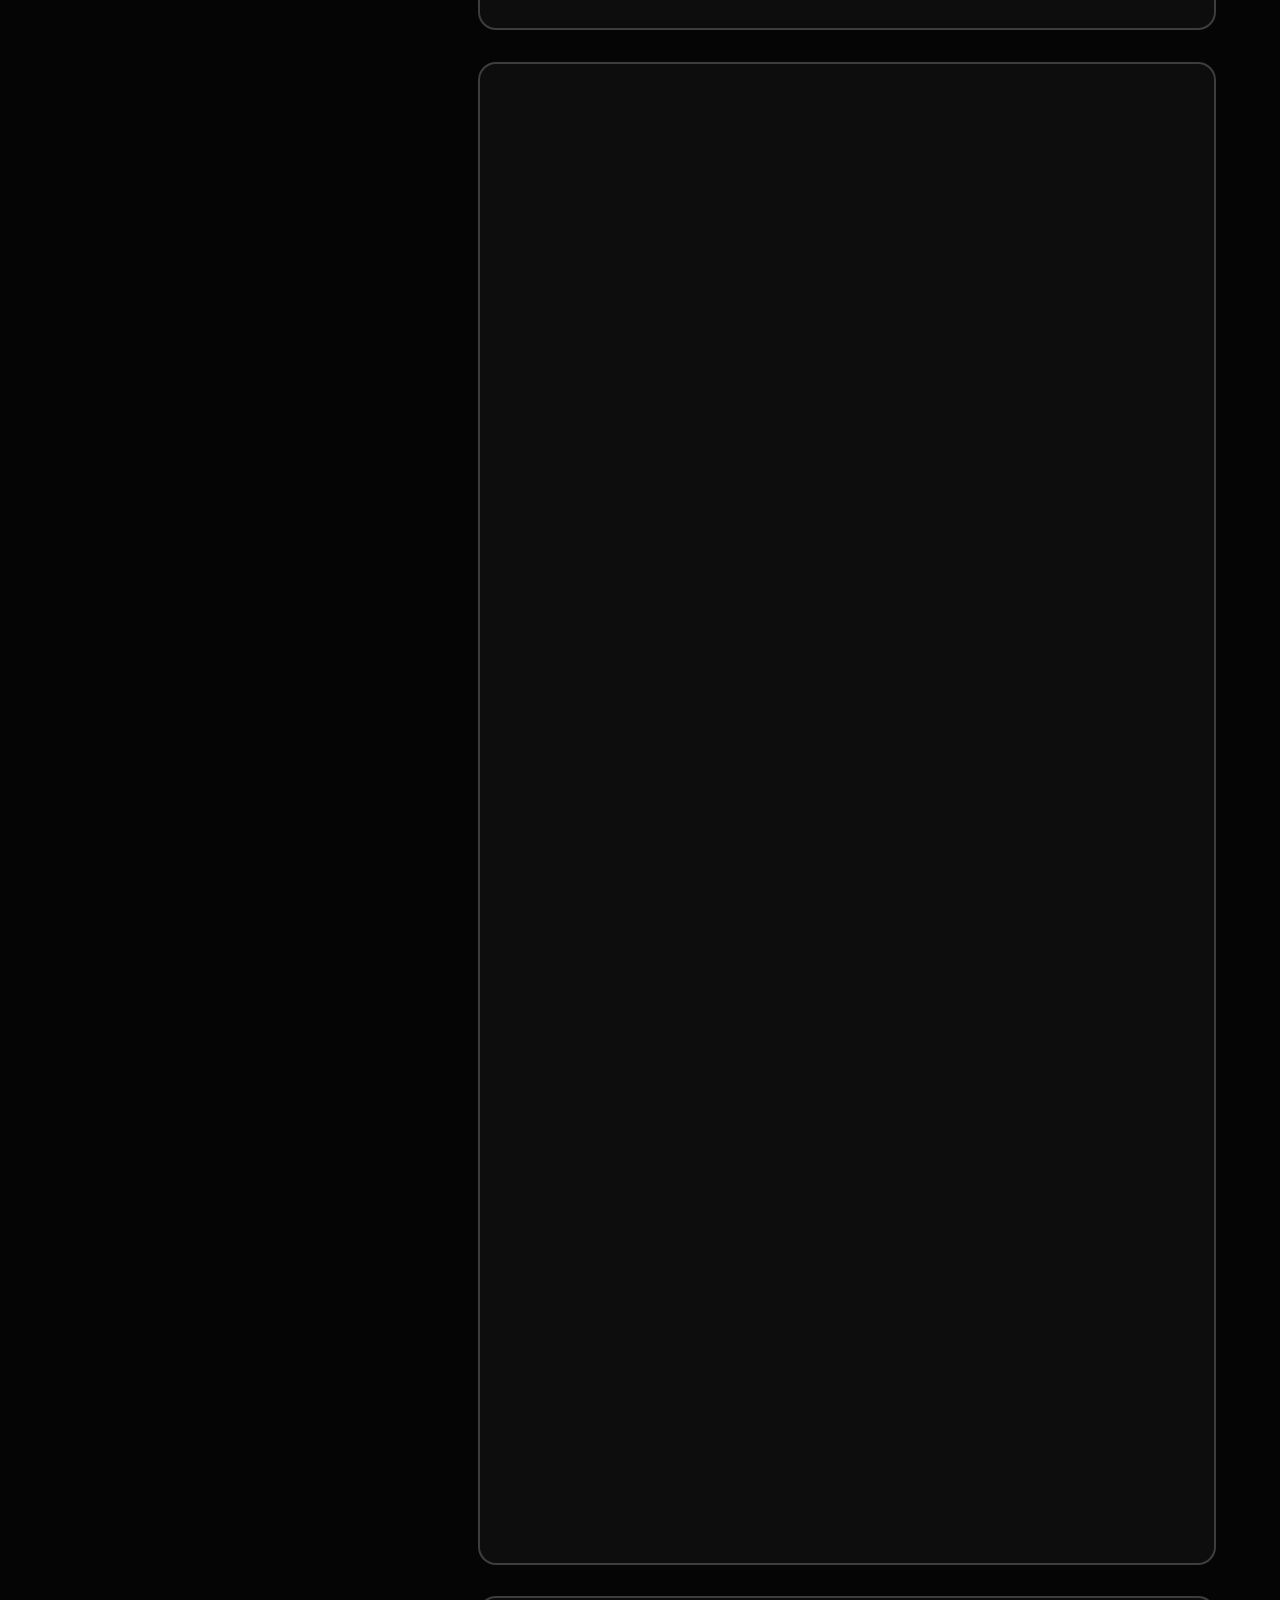
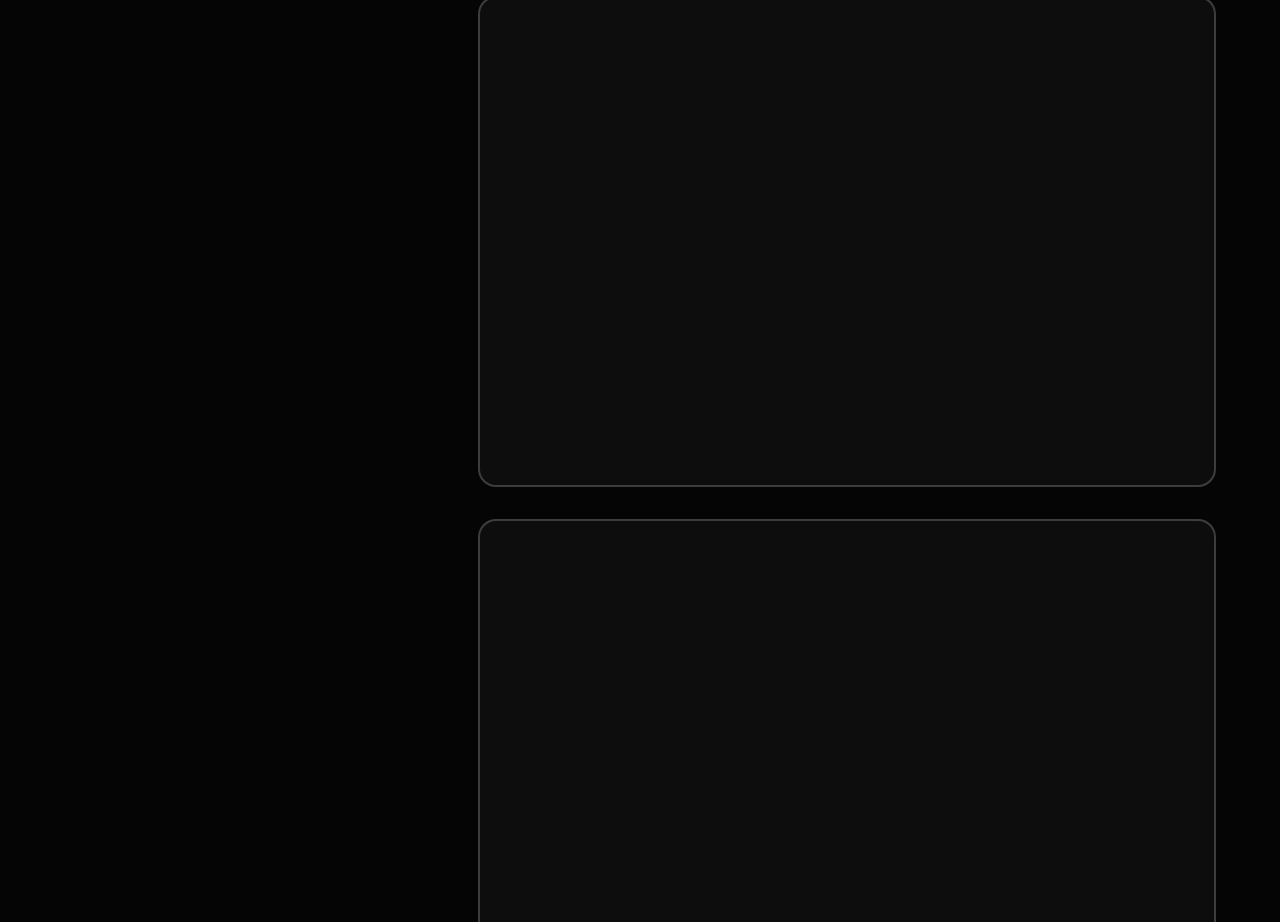
==== commit 97dc1dac: "Update index.html" ====
--- a/index.html
+++ b/index.html
@@ -66,6 +66,7 @@
                 <div class="actions"><a class="project-link" href="https://yandex.ru/games/app/392799?lang=ru" target="_blank" rel="noopener noreferrer"><i class="ico fa-brands fa-yandex" style="--icon-color:#fc3f1d" aria-hidden="true"></i><span>Открыть в Яндекс Играх</span></a></div>
             </header>
             <hr>
+            <p class="muted">Изначально меня позвали на проект, чтобы помочь команде из трёх человек сделать разработку более эффективной. Разработка действительно стала эффективнее после моего прихода — всех троих пришлось уволить. Проект был завершён, вышел в свет, собрал метрики, пережил два пивота и, не найдя своей ниши, пал смертью храбрых.</p>
             <div class="media-row">
                 <figure class="media" data-kind="image" data-full-src="bloxter1.webp">
                     <img class="media-thumb" data-thumb-src="thumbs/bloxter1.webp" width="480" height="270" decoding="async" loading="lazy" alt="Bloxter screenshot 1">
@@ -76,9 +77,7 @@
                     <button class="media-action" type="button" data-load-media aria-label="Открыть медиа"><i class="fa-solid fa-up-right-and-down-left-from-center" aria-hidden="true"></i></button>
                 </figure>
             </div>
-            <p class="text">Изначально меня позвали на проект, чтобы помочь команде из трёх человек сделать разработку более эффективной. Разработка действительно стала эффективнее после моего прихода — всех троих пришлось уволить. Проект был завершён, вышел в свет, собрал метрики, пережил два пивота и, не найдя своей ниши, пал смертью храбрых.
-Тезисно:
-- Соло-разработка (это было тяжело).
+            <p class="text">- Соло-разработка (это было тяжело).
 - Server-authoritative-архитектура на FishNet Networking с несколькими моими патчами. Один из них вмерджили в официальный репозиторий библиотеки нетворкинга. Клиентский код полностью отделён от серверного. У клиентов нет никакой возможности посмотреть серверные функции.
 - Серверы, способные выдержать 128 человек. Кастомный оркестратор серверов, бэкенд с кучей ММО-логики, Redis Streams как шина событий бэкенда для игровых серверов.
 - Экстремальные оптимизации стриминга мира, кастомный палитровый бит-паковый кодек вокселей чанков, самописный Area of Interest, клиентское предсказание сломанных блоков с реконсиляцией.
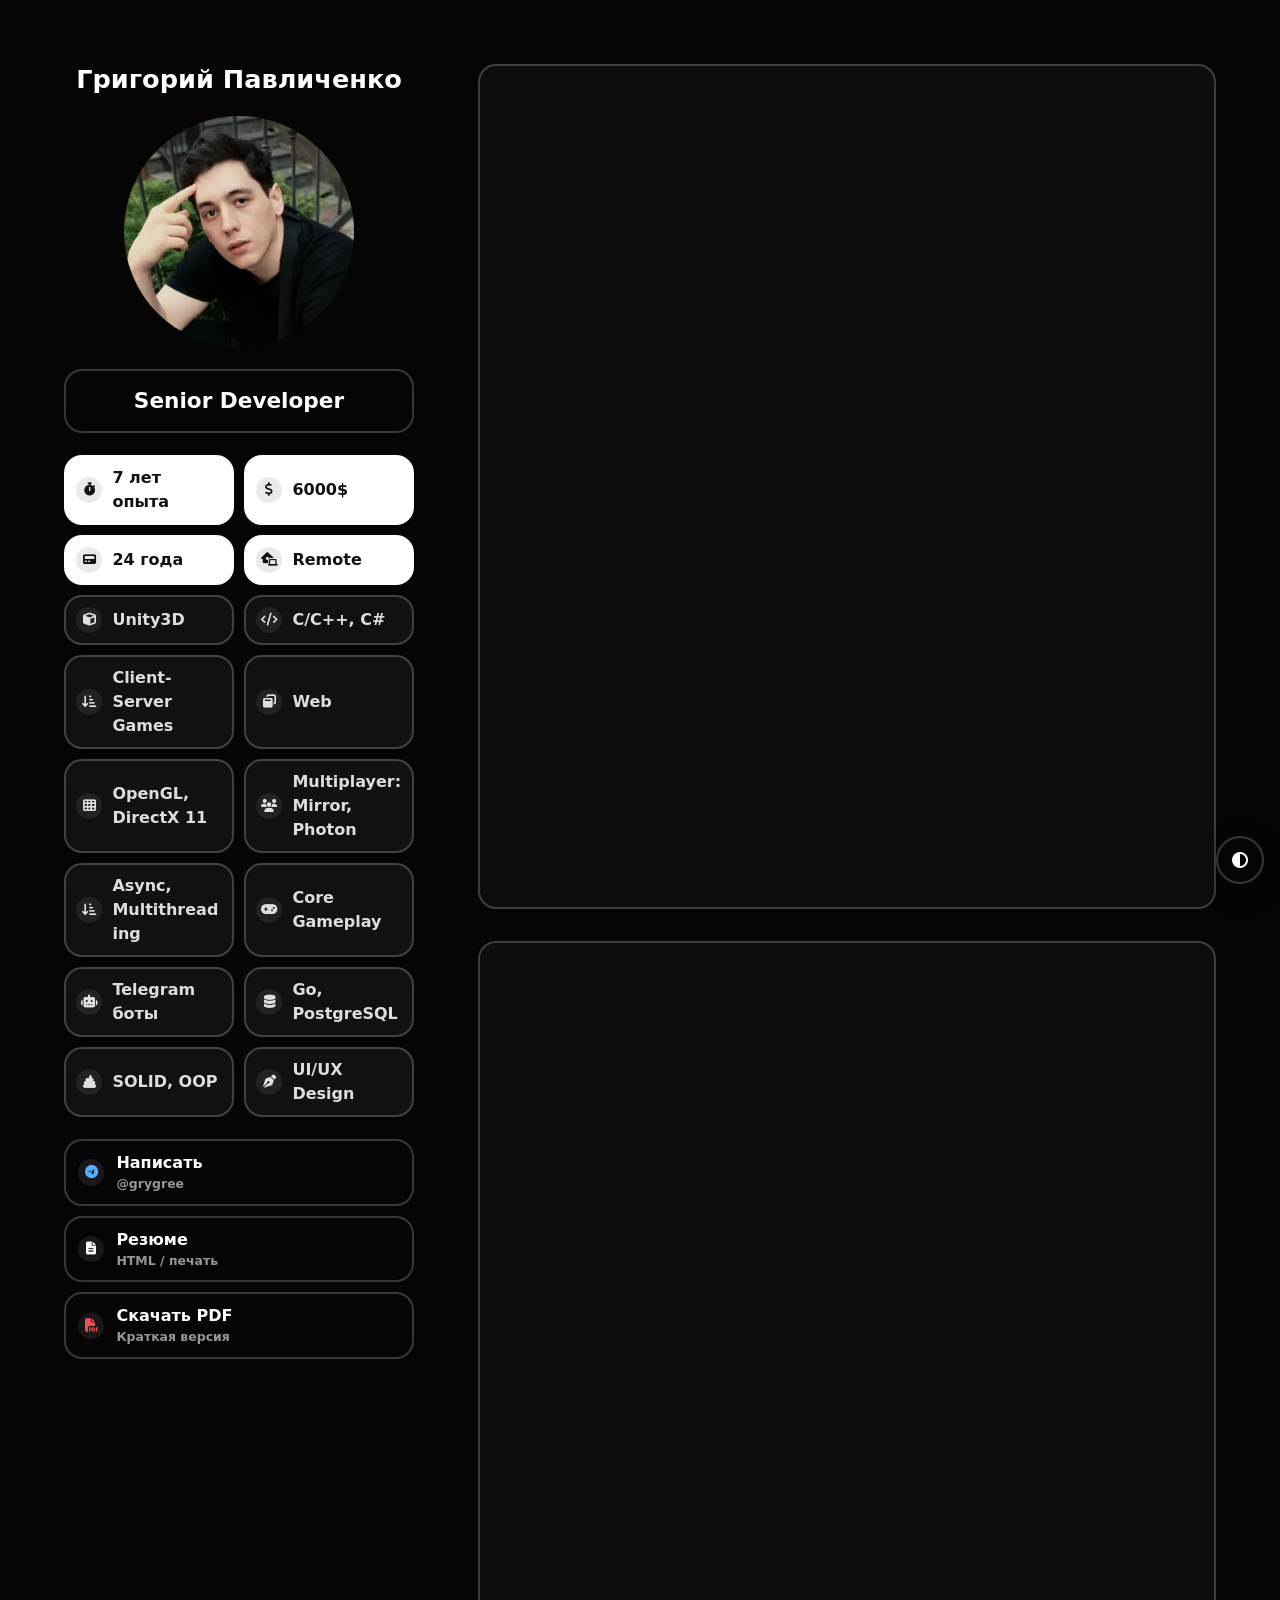
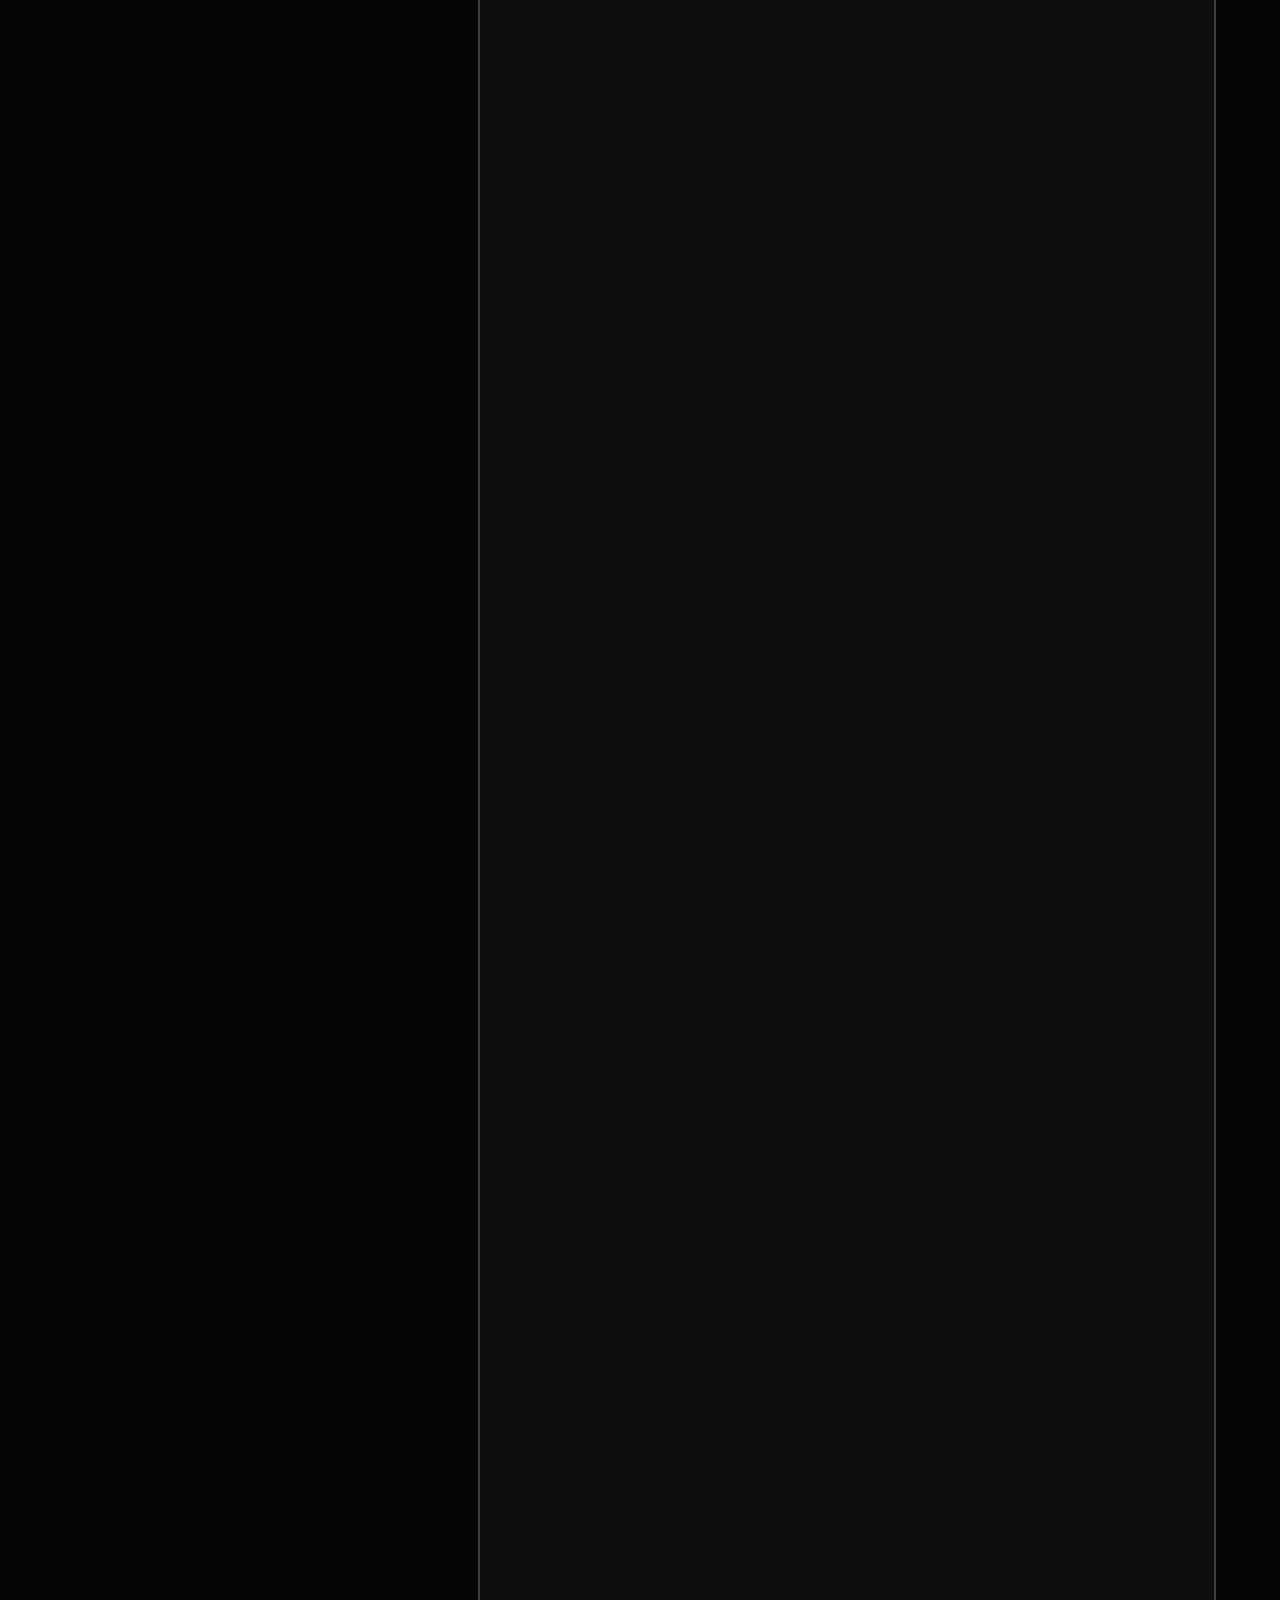
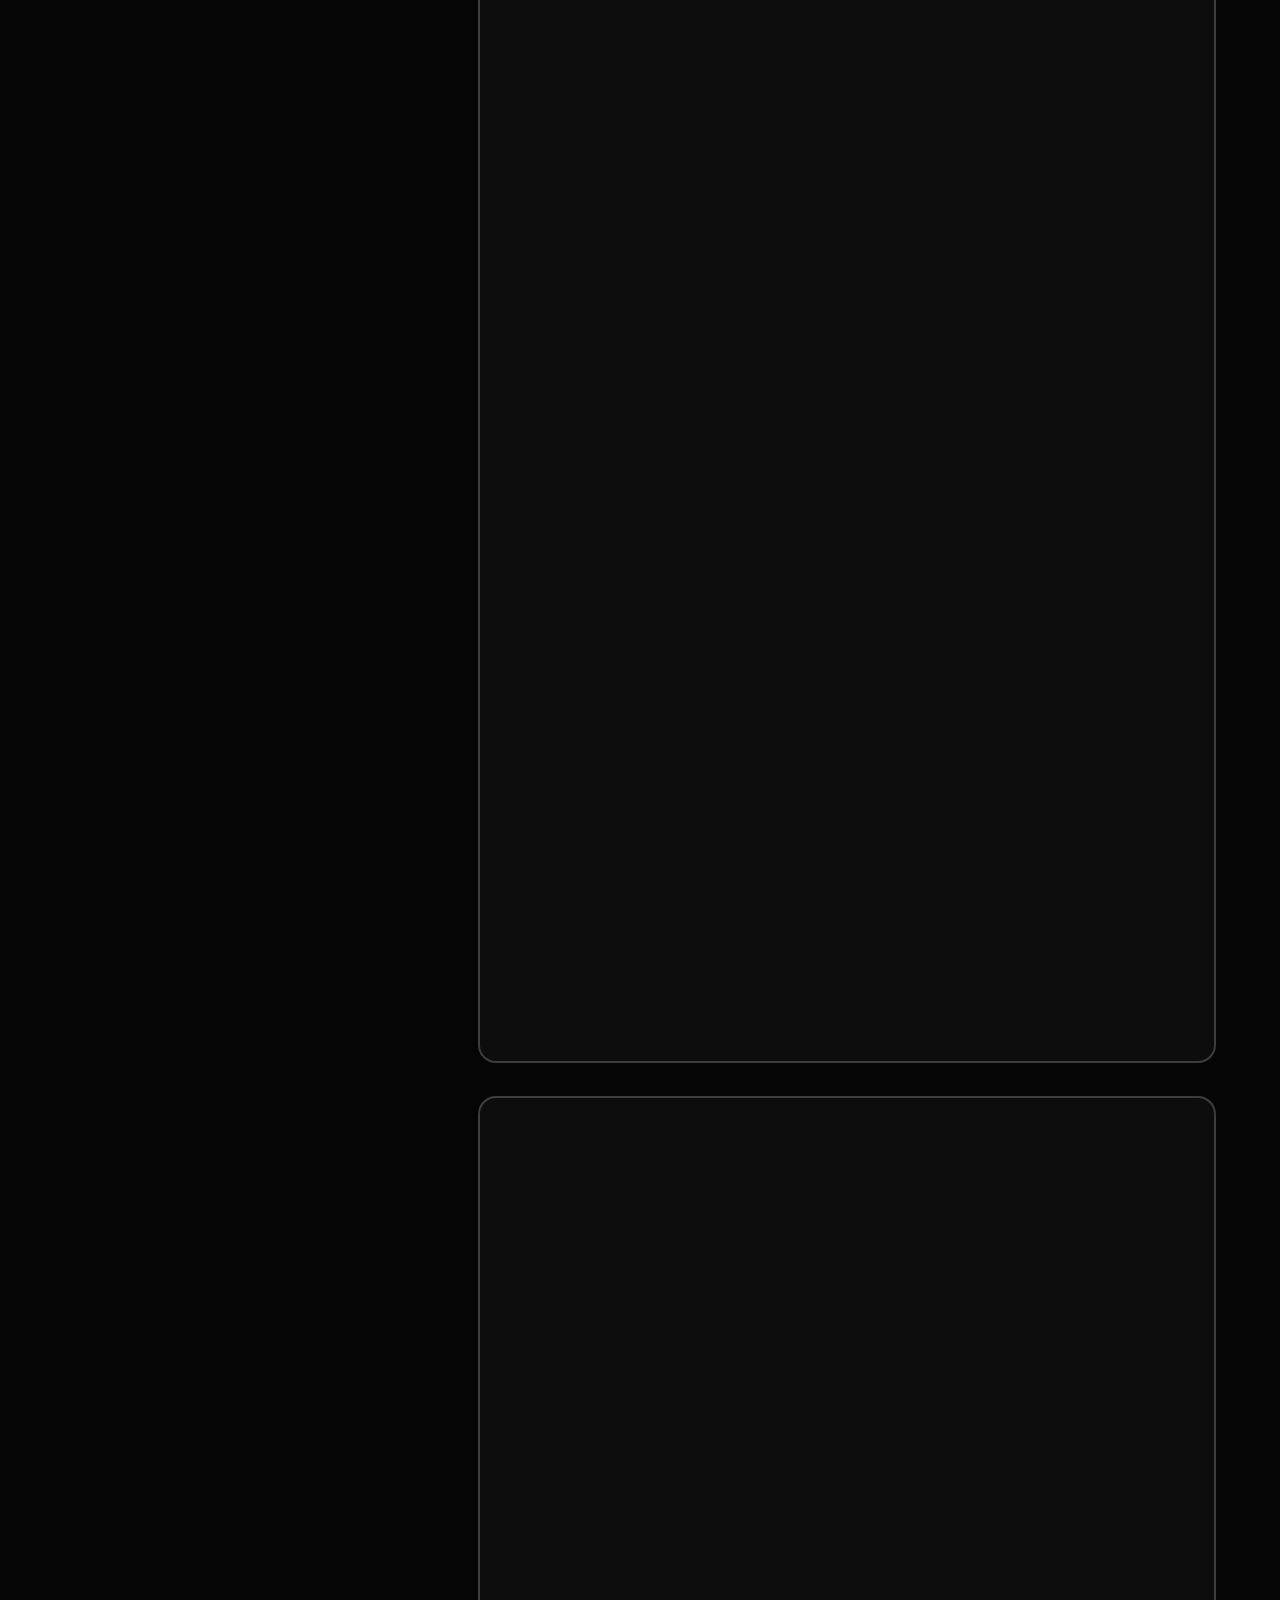
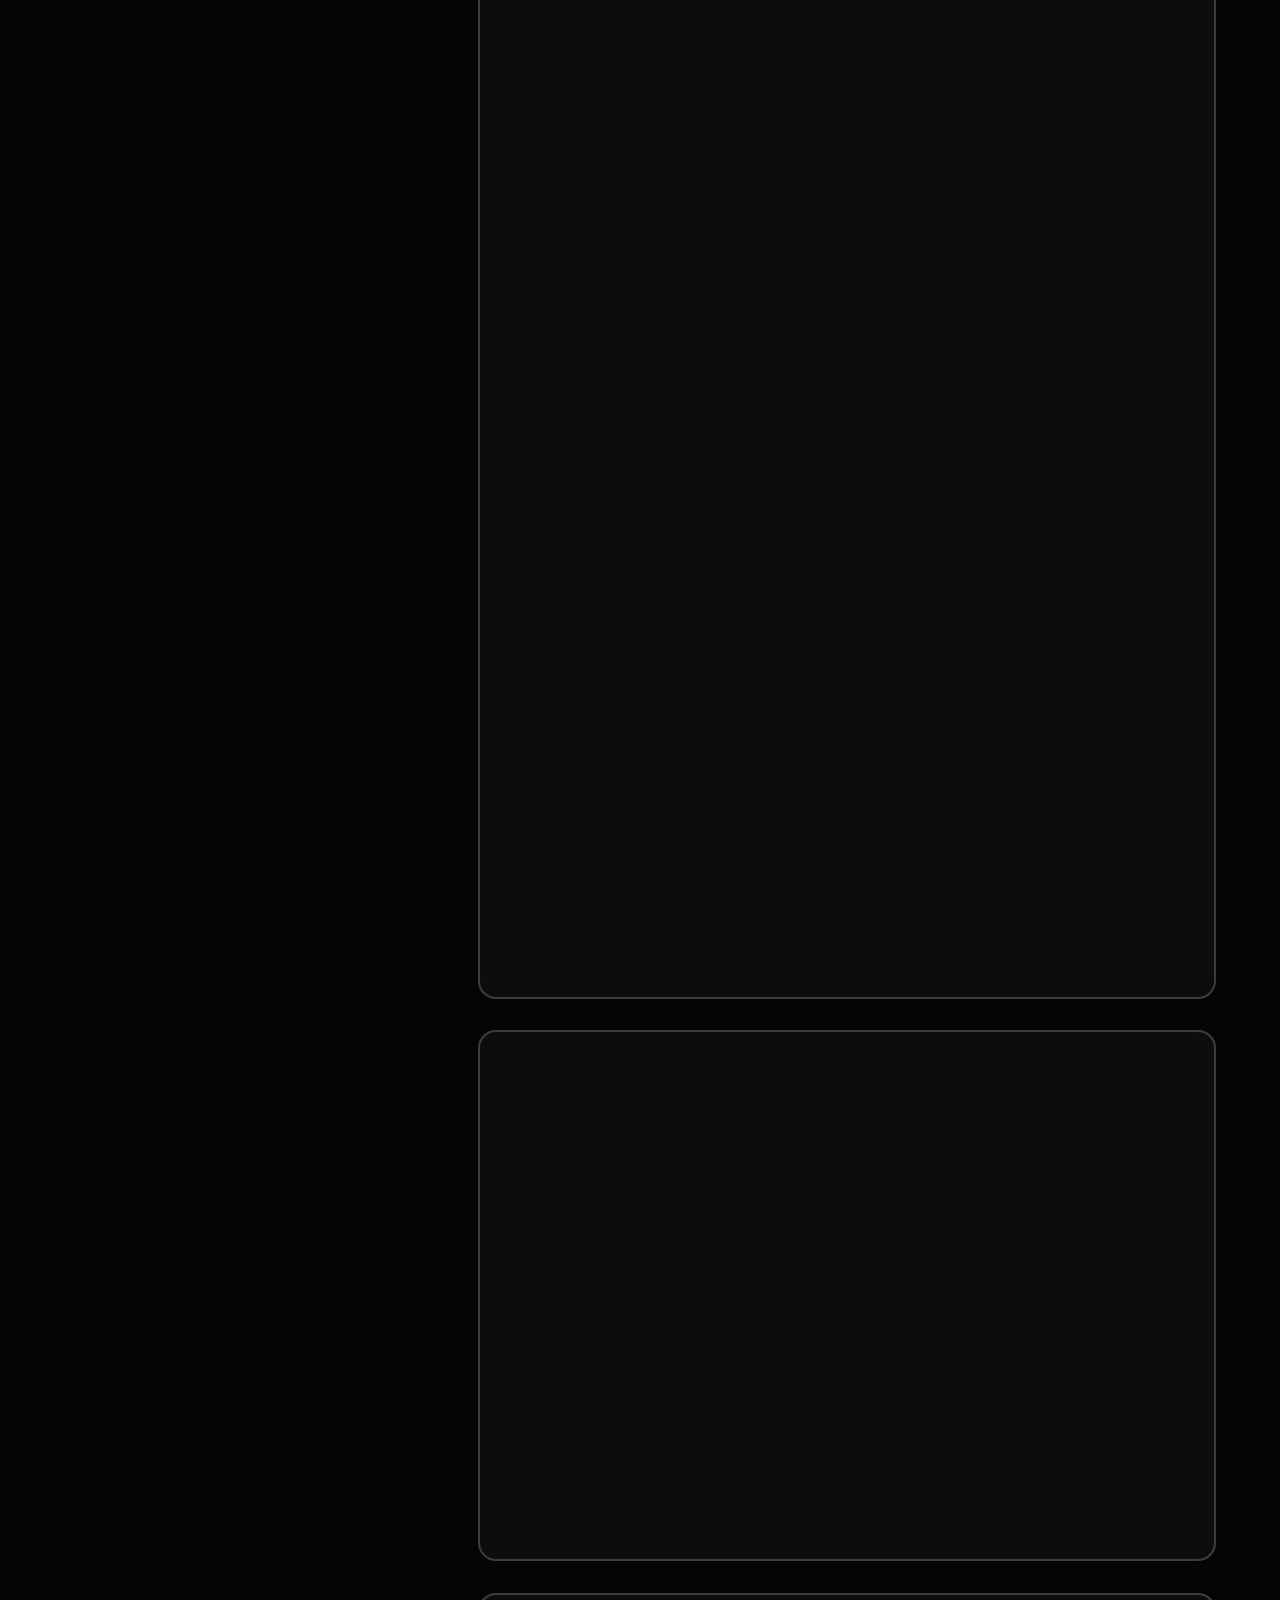
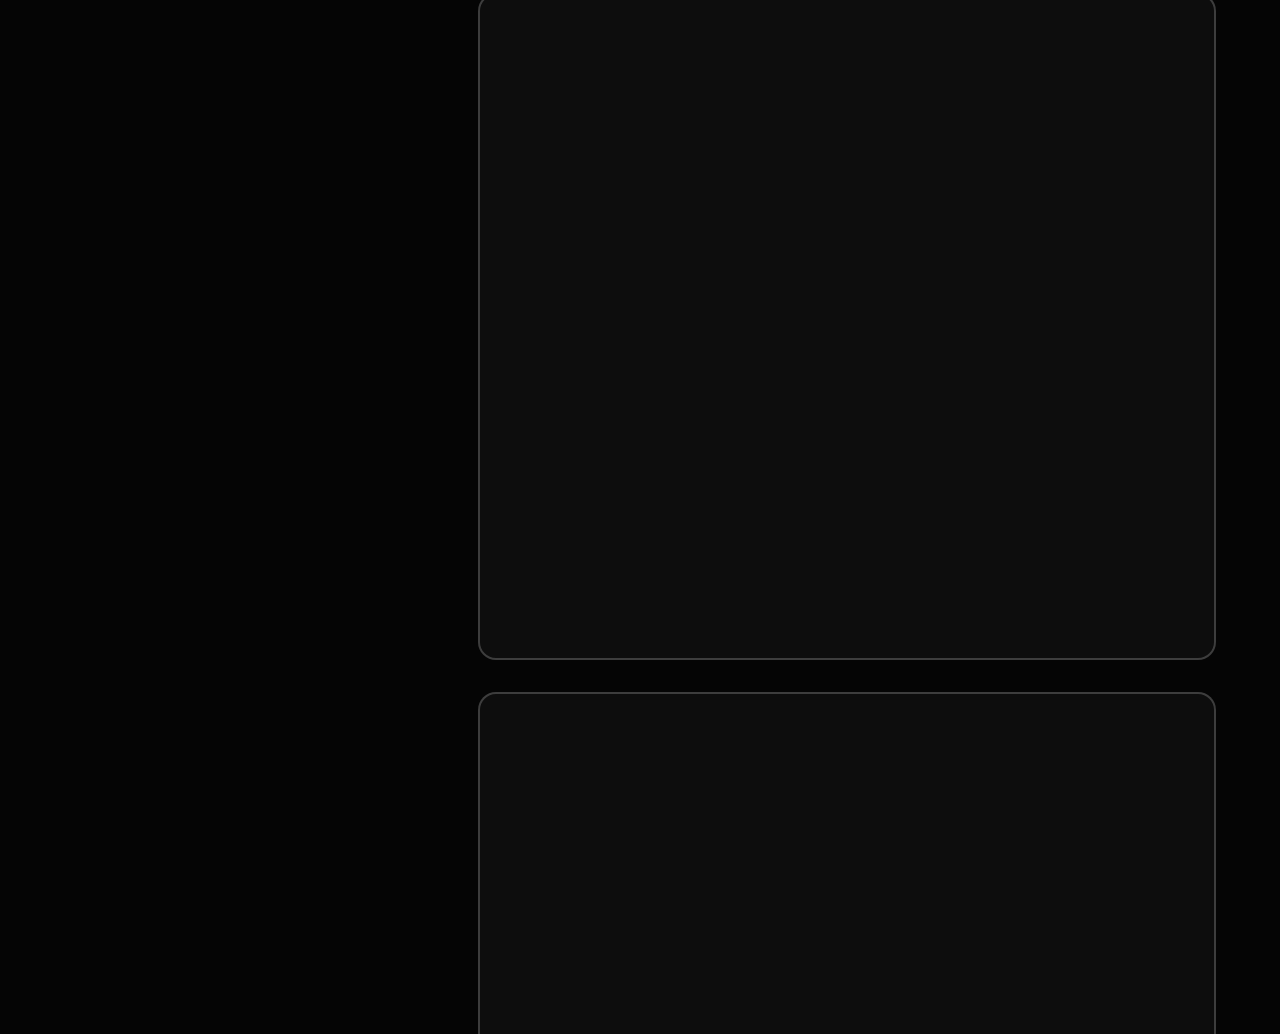
==== commit 11a012fb: "update" ====
--- a/index.html
+++ b/index.html
@@ -7,9 +7,10 @@
     <title>Grigory Pavlichenko</title>
     <link rel="icon" href="data:image/svg+xml,%3Csvg xmlns='http://www.w3.org/2000/svg' viewBox='0 0 16 16'%3E%3Crect width='16' height='16' rx='3' fill='%23050505'/%3E%3Ctext x='8' y='12' font-size='10' text-anchor='middle' fill='white' font-family='Arial'%3EG%3C/text%3E%3C/svg%3E">
     <link rel="stylesheet" href="https://cdnjs.cloudflare.com/ajax/libs/font-awesome/6.5.1/css/all.min.css">
-    <style>:root{color-scheme:dark;--bg:#050505;--fg:#fff;--muted:rgba(255,255,255,.58);--line:rgba(255,255,255,.2);--panel:#0d0d0d;--chip-bg:#fff;--chip-fg:#111;--dark-chip:#111;--dark-chip-fg:rgba(255,255,255,.86);--ph:#292929}body.light{color-scheme:light;--bg:#fff;--fg:#060606;--muted:rgba(0,0,0,.58);--line:rgba(0,0,0,.18);--panel:#fff;--chip-bg:#111;--chip-fg:#fff;--dark-chip:#f2f2f2;--dark-chip-fg:#111;--ph:#ddd}*{box-sizing:border-box}html{font:16px/1.5 system-ui,-apple-system,BlinkMacSystemFont,"Segoe UI",Arial,sans-serif}body{margin:0;background:var(--bg);color:var(--fg)}a{color:inherit}button,summary{font:inherit;color:inherit}.shell{display:grid;grid-template-columns:minmax(280px,350px) minmax(0,920px);gap:clamp(24px,5vw,72px);align-items:start;padding:clamp(16px,5vw,64px)}.shell,.sidebar,.projects,.card,.chip,.contact,.project-link{min-width:0}.sidebar{display:grid;gap:22px;justify-items:center}.name{margin:0;text-align:center;font-size:clamp(1.4rem,2vw,1.8rem);line-height:1.18;font-weight:900}.avatar{width:clamp(128px,18vw,250px);aspect-ratio:1;border-radius:50%;overflow:hidden;background:var(--ph)}.avatar img,.media img,.media video{width:100%;height:100%;object-fit:cover;opacity:0;transition:opacity .25s}.loaded{opacity:1!important}.role{width:100%;padding:14px;border:2px solid var(--line);border-radius:18px;text-align:center;font-size:1.35rem;font-weight:750}.skills{display:grid;grid-template-columns:repeat(2,minmax(0,1fr));gap:10px;width:100%}.chip,.contact,.card,.project-link{border:2px solid var(--line);border-radius:18px}.chip{display:flex;align-items:center;gap:10px;min-height:50px;padding:9px 10px;background:var(--dark-chip);color:var(--dark-chip-fg);font-weight:750}.chip.primary{background:var(--chip-bg);color:var(--chip-fg)}.chip span:last-child,.project-link span:last-child,.contact span:last-child{min-width:0;overflow-wrap:anywhere}.ico{display:inline-grid;place-items:center;flex:0 0 auto;min-width:2.15em;height:2.15em;border-radius:999px;background:rgba(127,127,127,.16);font-size:.66rem;font-weight:900;text-transform:uppercase}.contacts{display:grid;grid-template-columns:1fr 1fr;gap:10px;width:100%}.contact{display:flex;align-items:center;gap:12px;padding:10px 12px;text-decoration:none;font-weight:760}.contact small{display:block;color:var(--muted);font-size:.78rem}.projects{display:grid;gap:32px}.card{display:grid;gap:16px;padding:clamp(17px,3vw,35px);background:var(--panel);content-visibility:auto;contain-intrinsic-size:520px}.card header{display:flex;justify-content:space-between;align-items:flex-start;gap:16px}.card h2{margin:0;font-size:clamp(1.15rem,2vw,1.75rem);line-height:1.25}.project-name{color:var(--accent);text-decoration:underline;text-decoration-thickness:2px;text-underline-offset:3px}.actions{display:flex;flex-wrap:wrap;justify-content:flex-end;gap:10px}.project-link{display:inline-flex;align-items:center;justify-content:center;gap:9px;min-height:56px;min-width:min(10rem,100%);padding:10px 13px;background:var(--bg);text-decoration:none;font-weight:760}.project-link.disabled{color:var(--muted);cursor:default}.project-link .ico{color:var(--icon-color,currentColor)}hr{width:100%;height:1px;border:0;margin:0;background:var(--line)}.muted{margin:0;color:var(--muted);font-weight:650;white-space:pre-line}.text{margin:0;white-space:pre-line}.media-row{display:grid;grid-template-columns:repeat(2,minmax(0,1fr));gap:12px}.media{position:relative;margin:0;height:200px;border-radius:18px;overflow:hidden;background:var(--ph);border:1px solid var(--line)}.media-action{position:absolute;right:10px;bottom:10px;display:grid;place-items:center;width:42px;height:42px;border:2px solid rgba(255,255,255,.42);border-radius:999px;background:rgba(0,0,0,.62);color:white;cursor:pointer}.media-action span{transform:translateX(1px)}.more summary{cursor:pointer;list-style:none;text-align:right;text-decoration:underline;font-weight:760}.more summary::-webkit-details-marker{display:none}.more .text{margin-top:12px}.theme{position:fixed;right:16px;bottom:16px;z-index:5;display:grid;place-items:center;width:48px;height:48px;border:2px solid var(--line);border-radius:999px;background:var(--bg);box-shadow:0 8px 24px rgba(0,0,0,.22);cursor:pointer;font-weight:900}.sr{position:absolute;width:1px;height:1px;overflow:hidden;clip:rect(0,0,0,0)}@media(max-width:820px){html{font-size:14px}.shell{grid-template-columns:minmax(0,1fr);padding:clamp(12px,4vw,28px)}.sidebar{gap:16px}.skills{grid-template-columns:minmax(0,1fr)}.contacts{grid-template-columns:minmax(0,1fr)}.card header{display:grid}.actions{justify-content:flex-start}.media-row{grid-template-columns:minmax(0,1fr)}.media{height:180px}.project-link{width:100%;min-width:0}.theme{right:12px;bottom:12px}}@media(max-width:380px){.media{height:150px}.chip{font-size:.92rem}.name{font-size:1.25rem}}</style>
-    <style>.contacts{grid-template-columns:1fr}.ico{width:1.65rem;min-width:1.65rem;height:1.65rem;font-size:.82rem;text-transform:none}.contact .ico{color:var(--icon-color,currentColor)}.more summary{display:flex;align-items:center;justify-content:flex-end;gap:8px}.more summary .summary-icon{transition:transform .2s}.more[open] summary .summary-icon{transform:rotate(180deg)}.media[data-hover-video]{cursor:default}.media[data-hover-video] video.hover-video{position:absolute;inset:0;opacity:0!important;pointer-events:none}.media[data-hover-video].hovering video.hover-video,.media[data-hover-video].video-ready video.hover-video{opacity:1!important}.media[data-hover-video].hovering .media-thumb,.media[data-hover-video].video-ready .media-thumb{opacity:0!important}</style>
-    <script src="scripts.js" defer></script>
+    <style>:root{color-scheme:dark;--bg:#050505;--fg:#fff;--muted:rgba(255,255,255,.58);--line:rgba(255,255,255,.2);--panel:#0d0d0d;--chip-bg:#fff;--chip-fg:#111;--dark-chip:#111;--dark-chip-fg:rgba(255,255,255,.86);--ph:#292929}body.light{color-scheme:light;--bg:#fff;--fg:#060606;--muted:rgba(0,0,0,.58);--line:rgba(0,0,0,.18);--panel:#fff;--chip-bg:#111;--chip-fg:#fff;--dark-chip:#f2f2f2;--dark-chip-fg:#111;--ph:#ddd}*{box-sizing:border-box}html{font:16px/1.5 system-ui,-apple-system,BlinkMacSystemFont,"Segoe UI",Arial,sans-serif}body{margin:0;background:var(--bg);color:var(--fg)}a{color:inherit}button,summary{font:inherit;color:inherit}.shell{display:grid;grid-template-columns:minmax(280px,350px) minmax(0,920px);gap:clamp(24px,5vw,72px);align-items:start;padding:clamp(16px,5vw,64px)}.shell,.sidebar,.projects,.card,.chip,.contact,.project-link{min-width:0}.sidebar{display:grid;gap:22px;justify-items:center}.name{margin:0;text-align:center;font-size:clamp(1.4rem,2vw,1.8rem);line-height:1.18;font-weight:900}.avatar{width:clamp(128px,18vw,250px);aspect-ratio:1;border-radius:50%;overflow:hidden;background:var(--ph)}.avatar img,.media img,.media video{width:100%;height:100%;object-fit:cover;opacity:0;transition:opacity .25s}.loaded{opacity:1!important}.role{width:100%;padding:14px;border:2px solid var(--line);border-radius:18px;text-align:center;font-size:1.35rem;font-weight:750}.skills{display:grid;grid-template-columns:repeat(2,minmax(0,1fr));gap:10px;width:100%}.chip,.contact,.card,.project-link{border:2px solid var(--line);border-radius:18px}.chip{display:flex;align-items:center;gap:10px;min-height:50px;padding:9px 10px;background:var(--dark-chip);color:var(--dark-chip-fg);font-weight:750}.chip.primary{background:var(--chip-bg);color:var(--chip-fg)}.chip span:last-child,.project-link span:last-child,.contact span:last-child{min-width:0;overflow-wrap:anywhere}.ico{display:inline-grid;place-items:center;flex:0 0 auto;min-width:2.15em;height:2.15em;border-radius:999px;background:rgba(127,127,127,.16);font-size:.66rem;font-weight:900;text-transform:uppercase}.contacts{display:grid;grid-template-columns:1fr 1fr;gap:10px;width:100%}.contact{display:flex;align-items:center;gap:12px;padding:10px 12px;text-decoration:none;font-weight:760}.contact small{display:block;color:var(--muted);font-size:.78rem}.projects{display:grid;gap:32px}.card{display:grid;gap:16px;padding:clamp(17px,3vw,35px);background:var(--panel);content-visibility:auto;contain-intrinsic-size:520px}.card header{display:flex;justify-content:space-between;align-items:flex-start;gap:16px}.card h2{margin:0;font-size:clamp(1.15rem,2vw,1.75rem);line-height:1.25}.project-name{color:var(--accent);text-decoration:underline;text-decoration-thickness:2px;text-underline-offset:3px}.actions{display:flex;flex-wrap:wrap;justify-content:flex-end;gap:10px}.project-link{display:inline-flex;align-items:center;justify-content:center;gap:9px;min-height:56px;min-width:min(10rem,100%);padding:10px 13px;background:var(--bg);text-decoration:none;font-weight:760}.project-link.disabled{color:var(--muted);cursor:default}.project-link .ico{color:var(--icon-color,currentColor)}hr{width:100%;height:1px;border:0;margin:0;background:var(--line)}.muted{margin:0;color:var(--muted);font-weight:650;white-space:pre-line}.text{margin:0;white-space:pre-line}.media-row{display:grid;grid-template-columns:repeat(2,minmax(0,1fr));gap:12px}.media{position:relative;margin:0;height:200px;border-radius:18px;overflow:hidden;background:var(--ph);border:1px solid var(--line)}.more summary{cursor:pointer;list-style:none;text-align:right;text-decoration:underline;font-weight:760}.more summary::-webkit-details-marker{display:none}.more .text{margin-top:12px}.theme{position:fixed;right:16px;bottom:16px;z-index:5;display:grid;place-items:center;width:48px;height:48px;border:2px solid var(--line);border-radius:999px;background:var(--bg);box-shadow:0 8px 24px rgba(0,0,0,.22);cursor:pointer;font-weight:900}.sr{position:absolute;width:1px;height:1px;overflow:hidden;clip:rect(0,0,0,0)}@media(max-width:820px){html{font-size:14px}.shell{grid-template-columns:minmax(0,1fr);padding:clamp(12px,4vw,28px)}.sidebar{gap:16px}.skills{grid-template-columns:minmax(0,1fr)}.contacts{grid-template-columns:minmax(0,1fr)}.card header{display:grid}.actions{justify-content:flex-start}.media-row{grid-template-columns:minmax(0,1fr)}.media{height:180px}.project-link{width:100%;min-width:0}.theme{right:12px;bottom:12px}}@media(max-width:380px){.media{height:150px}.chip{font-size:.92rem}.name{font-size:1.25rem}}</style>
+    <style>.contacts{grid-template-columns:1fr}.ico{width:1.65rem;min-width:1.65rem;height:1.65rem;font-size:.82rem;text-transform:none}.contact .ico{color:var(--icon-color,currentColor)}.more summary{display:flex;align-items:center;justify-content:flex-end;gap:8px}.more summary .summary-icon{transition:transform .2s}.more[open] summary .summary-icon{transform:rotate(180deg)}.media .auto-media{position:absolute;inset:0;opacity:0!important;pointer-events:none}.media.media-ready .auto-media{opacity:1!important}.media.media-ready .media-thumb{opacity:0!important}</style>
+    <link rel="stylesheet" href="portfolio-print.css" media="print">
+    <script src="scripts.js?v=2" defer></script>
 </head>
 <body>
     <main class="shell">
@@ -21,7 +22,7 @@
             <div class="role">Senior Developer</div>
             <div class="skills">
                     <div class="chip primary"><i class="ico fa-solid fa-stopwatch" aria-hidden="true"></i><span>7 лет опыта</span></div>
-                    <div class="chip primary"><i class="ico fa-solid fa-dollar-sign" aria-hidden="true"></i><span>5000$</span></div>
+                    <div class="chip primary"><i class="ico fa-solid fa-dollar-sign" aria-hidden="true"></i><span>6000$</span></div>
                     <div class="chip primary"><i class="ico fa-solid fa-pager" aria-hidden="true"></i><span>24 года</span></div>
                     <div class="chip primary"><i class="ico fa-solid fa-house-laptop" aria-hidden="true"></i><span>Remote</span></div>
                     <div class="chip"><i class="ico fa-solid fa-cube" aria-hidden="true"></i><span>Unity3D</span></div>
@@ -39,6 +40,8 @@
             </div>
             <div class="contacts">
                 <a class="contact" href="https://t.me/grygree" target="_blank" rel="noopener noreferrer"><i class="ico fa-brands fa-telegram" style="--icon-color:#58aefe" aria-hidden="true"></i><span>Написать<small>@grygree</small></span></a>
+                <a class="contact resume-link" href="resume.html"><i class="ico fa-solid fa-file-lines" aria-hidden="true"></i><span>Резюме<small>HTML / печать</small></span></a>
+                <a class="contact resume-link" href="output/pdf/grigory-pavlichenko-resume.pdf" download><i class="ico fa-solid fa-file-pdf" style="--icon-color:#ef5350" aria-hidden="true"></i><span>Скачать PDF<small>Краткая версия</small></span></a>
             </div>
         </aside>
         <section class="projects" aria-label="Проекты">
@@ -50,10 +53,10 @@
             <hr>
             <p class="muted">Техлид проекта. Большая команда. Больше 100 000 вишлистов в Steam.</p>
             <div class="media-row">
-                <figure class="media" data-hover-video="clips/lostrailway1.mp4" tabindex="0">
+                <figure class="media" data-video-src="clips/lostrailway1.mp4">
                     <img class="media-thumb" data-thumb-src="thumbs/lostrailway1.webp" width="480" height="270" decoding="async" loading="lazy" alt="Lost Railway screenshot 1">
                 </figure>
-                <figure class="media" data-hover-video="clips/lostrailway2.mp4" tabindex="0">
+                <figure class="media" data-video-src="clips/lostrailway2.mp4">
                     <img class="media-thumb" data-thumb-src="thumbs/lostrailway2.webp" width="480" height="270" decoding="async" loading="lazy" alt="Lost Railway screenshot 2">
                 </figure>
             </div>
@@ -68,17 +71,17 @@
             <hr>
             <p class="muted">Изначально меня позвали на проект, чтобы помочь команде из трёх человек сделать разработку более эффективной. Разработка действительно стала эффективнее после моего прихода — всех троих пришлось уволить. Проект был завершён, вышел в свет, собрал метрики, пережил два пивота и, не найдя своей ниши, пал смертью храбрых.</p>
             <div class="media-row">
-                <figure class="media" data-kind="image" data-full-src="bloxter1.webp">
+                <figure class="media">
                     <img class="media-thumb" data-thumb-src="thumbs/bloxter1.webp" width="480" height="270" decoding="async" loading="lazy" alt="Bloxter screenshot 1">
-                    <button class="media-action" type="button" data-load-media aria-label="Открыть медиа"><i class="fa-solid fa-up-right-and-down-left-from-center" aria-hidden="true"></i></button>
-                </figure>
-                <figure class="media" data-kind="image" data-full-src="bloxter2.webp">
+                </figure>
+                <figure class="media">
                     <img class="media-thumb" data-thumb-src="thumbs/bloxter2.webp" width="480" height="270" decoding="async" loading="lazy" alt="Bloxter screenshot 2">
-                    <button class="media-action" type="button" data-load-media aria-label="Открыть медиа"><i class="fa-solid fa-up-right-and-down-left-from-center" aria-hidden="true"></i></button>
                 </figure>
             </div>
             <p class="text">- Соло-разработка (это было тяжело).
 - Server-authoritative-архитектура на FishNet Networking с несколькими моими патчами. Один из них вмерджили в официальный репозиторий библиотеки нетворкинга. Клиентский код полностью отделён от серверного. У клиентов нет никакой возможности посмотреть серверные функции.
+- Server-side anti-cheat-системы.
+- DevOps: автоматизированное развёртывание и настройка инфраструктуры с помощью Ansible.
 - Серверы, способные выдержать 128 человек. Кастомный оркестратор серверов, бэкенд с кучей ММО-логики, Redis Streams как шина событий бэкенда для игровых серверов.
 - Экстремальные оптимизации стриминга мира, кастомный палитровый бит-паковый кодек вокселей чанков, самописный Area of Interest, клиентское предсказание сломанных блоков с реконсиляцией.
 - Реализация WebGL-клиента в iframe для моментальных обновлений без модерации Яндекса. Скаффолдинг для доставки билдов прямо из Unity в S3, где хранятся все билды, с возможностью отката и т. п. Что-то вроде мини-админки Яндекс Игр, только прямо в Unity.
@@ -94,10 +97,10 @@
             <hr>
             <p class="muted">Техлид проекта для криптокоина $PEPEMEME с инвестициями $3млн. Руководил командой из 5 человек, набрал и обучил команду с нуля после ухода предыдущей.</p>
             <div class="media-row">
-                <figure class="media" data-hover-video="clips/evofrogs1.mp4" tabindex="0">
+                <figure class="media" data-video-src="clips/evofrogs1.mp4">
                     <img class="media-thumb" data-thumb-src="thumbs/evofrogs1.webp" width="480" height="270" decoding="async" loading="lazy" alt="evofrogs media 1">
                 </figure>
-                <figure class="media" data-hover-video="clips/evofrogs2.mp4" tabindex="0">
+                <figure class="media" data-video-src="clips/evofrogs2.mp4">
                     <img class="media-thumb" data-thumb-src="thumbs/evofrogs2.webp" width="480" height="270" decoding="async" loading="lazy" alt="evofrogs media 2">
                 </figure>
             </div>
@@ -117,11 +120,11 @@
         </article>
         <article class="card" style="--accent:#406bfb" id="megamod">
             <header>
-                <h2><span class="project-name">MegaMod — империя</span></h2>
+                <h2><span class="project-name">MegaMod — инструментарий для создания игр</span></h2>
                 <div class="actions"><a class="project-link" href="https://investors.megamod.io/" target="_blank" rel="noopener noreferrer"><i class="ico fa-solid fa-arrow-right" aria-hidden="true"></i><span>Узнать подробнее</span></a></div>
             </header>
             <hr>
-            <p class="muted">Разработчик множества продуктов одного из самых революционных стартапов. Даже на канале Forbes его показывали! С помощью MegaMod было создано более 70 тыс. игр.</p>
+            <p class="muted">Разработчик продуктов и инструментов платформы для создания игр. Пользователи MegaMod создали более 70 тыс. игр. Проект показывали на канале Forbes.</p>
             
             <p class="text">- Работа в прекрасной команде
 - Mixed-позиция: начиная от кор-механик, оптимизаций и шейдеров, заканчивая разработкой бекенда и CI/CD
@@ -141,10 +144,10 @@
             <hr>
             <p class="muted">Proof-of-concept, который проверил меня на прочность. Игра была создана с нуля на языке C, без движка, без библиотек. Всё своё, всё handmade.</p>
             <div class="media-row">
-                <figure class="media" data-hover-video="clips/chillage1.mp4" tabindex="0">
+                <figure class="media" data-video-src="clips/chillage1.mp4">
                     <img class="media-thumb" data-thumb-src="thumbs/chillage1.webp" width="480" height="270" decoding="async" loading="lazy" alt="chillage media 1">
                 </figure>
-                <figure class="media" data-hover-video="clips/chillage2.mp4" tabindex="0">
+                <figure class="media" data-video-src="clips/chillage2.mp4">
                     <img class="media-thumb" data-thumb-src="thumbs/chillage2.webp" width="480" height="270" decoding="async" loading="lazy" alt="chillage media 2">
                 </figure>
             </div>
@@ -174,10 +177,10 @@
             <p class="muted">Моё видение того, как должны выглядеть Obby-игры. Написана на низкоуровневом Playroom мультиплеере. Будет одной из игр, фичернутых в Discord.
 Всё ещё в разработке.</p>
             <div class="media-row">
-                <figure class="media" data-hover-video="clips/megaobby1.mp4" tabindex="0">
+                <figure class="media" data-video-src="clips/megaobby1.mp4">
                     <img class="media-thumb" data-thumb-src="thumbs/megaobby1.webp" width="480" height="270" decoding="async" loading="lazy" alt="megaobby media 1">
                 </figure>
-                <figure class="media" data-hover-video="clips/megaobby2.mp4" tabindex="0">
+                <figure class="media" data-video-src="clips/megaobby2.mp4">
                     <img class="media-thumb" data-thumb-src="thumbs/megaobby2.webp" width="480" height="270" decoding="async" loading="lazy" alt="megaobby media 2">
                 </figure>
             </div>
@@ -193,13 +196,11 @@
             <hr>
             <p class="muted">*Решением Верховного суда «международное движение ЛГБТ» признано экстремистским и запрещено в России.</p>
             <div class="media-row">
-                <figure class="media" data-kind="image" data-full-src="notalone1.png">
+                <figure class="media">
                     <img class="media-thumb" data-thumb-src="thumbs/notalone1.webp" width="480" height="270" decoding="async" loading="lazy" alt="notalone media 1">
-                    <button class="media-action" type="button" data-load-media aria-label="Открыть медиа"><i class="fa-solid fa-up-right-and-down-left-from-center" aria-hidden="true"></i></button>
-                </figure>
-                <figure class="media" data-kind="image" data-full-src="notalone2.gif">
+                </figure>
+                <figure class="media" data-animated-src="notalone2.gif">
                     <img class="media-thumb" data-thumb-src="thumbs/notalone2.webp" width="480" height="270" decoding="async" loading="lazy" alt="notalone media 2">
-                    <button class="media-action" type="button" data-load-media aria-label="Открыть медиа"><i class="fa-solid fa-up-right-and-down-left-from-center" aria-hidden="true"></i></button>
                 </figure>
             </div>
             <p class="text">Некоторые вещи хочется забыть, но в портфолио же что-то нужно положить...
@@ -219,11 +220,10 @@
             <hr>
             <p class="muted">Один из хедлайнеров компании, который я сделал за один марафон. Вы можете запрограммировать любой предмет обычными словами! Прямо на разговорном &#39;you know&#39;.</p>
             <div class="media-row">
-                <figure class="media" data-kind="image" data-full-src="megacode2.gif">
+                <figure class="media" data-animated-src="megacode2.gif">
                     <img class="media-thumb" data-thumb-src="thumbs/megacode2.webp" width="480" height="270" decoding="async" loading="lazy" alt="megacode media 1">
-                    <button class="media-action" type="button" data-load-media aria-label="Открыть медиа"><i class="fa-solid fa-up-right-and-down-left-from-center" aria-hidden="true"></i></button>
-                </figure>
-                <figure class="media" data-hover-video="clips/megacode1.mp4" tabindex="0">
+                </figure>
+                <figure class="media" data-video-src="clips/megacode1.mp4">
                     <img class="media-thumb" data-thumb-src="thumbs/megacode1.webp" width="480" height="270" decoding="async" loading="lazy" alt="megacode media 2">
                 </figure>
             </div>
@@ -244,13 +244,11 @@
             <hr>
             <p class="muted">Она стоила нам целую шаурмечную!</p>
             <div class="media-row">
-                <figure class="media" data-kind="image" data-full-src="tyrant1.png">
+                <figure class="media">
                     <img class="media-thumb" data-thumb-src="thumbs/tyrant1.webp" width="480" height="270" decoding="async" loading="lazy" alt="tyrant media 1">
-                    <button class="media-action" type="button" data-load-media aria-label="Открыть медиа"><i class="fa-solid fa-up-right-and-down-left-from-center" aria-hidden="true"></i></button>
-                </figure>
-                <figure class="media" data-kind="image" data-full-src="tyrant2.gif">
+                </figure>
+                <figure class="media" data-animated-src="tyrant2.gif">
                     <img class="media-thumb" data-thumb-src="thumbs/tyrant2.webp" width="480" height="270" decoding="async" loading="lazy" alt="tyrant media 2">
-                    <button class="media-action" type="button" data-load-media aria-label="Открыть медиа"><i class="fa-solid fa-up-right-and-down-left-from-center" aria-hidden="true"></i></button>
                 </figure>
             </div>
             <p class="text">Один из моих самых любимых проектов, где я попробовал множество новых подходов к программированию. Он был многообещающим, но его ждала печальная судьба. Сначала у главного идеолога появились проблемы с его шаурмечной, из-за чего проект заморозили на несколько месяцев. А потом денег хватило ещё на месяц разработки, после чего пришлось перейти на дешёвых студентов, а я должен был решить: работать за будущие проценты или уйти в MegaMod за настоящие деньги.</p>
@@ -270,13 +268,11 @@
             <hr>
             <p class="muted">Мой первый крупный соло-проект и огромное количество технических вызовов.</p>
             <div class="media-row">
-                <figure class="media" data-kind="image" data-full-src="sketchpro1.jpg">
+                <figure class="media">
                     <img class="media-thumb" data-thumb-src="thumbs/sketchpro1.webp" width="480" height="270" decoding="async" loading="lazy" alt="sketch media 1">
-                    <button class="media-action" type="button" data-load-media aria-label="Открыть медиа"><i class="fa-solid fa-up-right-and-down-left-from-center" aria-hidden="true"></i></button>
-                </figure>
-                <figure class="media" data-kind="image" data-full-src="sketchpro2.jpg">
+                </figure>
+                <figure class="media">
                     <img class="media-thumb" data-thumb-src="thumbs/sketchpro2.webp" width="480" height="270" decoding="async" loading="lazy" alt="sketch media 2">
-                    <button class="media-action" type="button" data-load-media aria-label="Открыть медиа"><i class="fa-solid fa-up-right-and-down-left-from-center" aria-hidden="true"></i></button>
                 </figure>
             </div>
             <p class="text">Казалось бы, что сложного — сделать обычную раскраску, где нужно выбрать цвет и ткнуть? Ну давайте подумаем...</p>
--- a/portfolio-print.css
+++ b/portfolio-print.css
@@ -0,0 +1,180 @@
+@page {
+    size: A4 portrait;
+    margin: 10mm;
+}
+
+@media print {
+    :root,
+    body,
+    body.light {
+        color-scheme: light;
+        --bg: #ffffff;
+        --fg: #111111;
+        --muted: #555555;
+        --line: #d7d7d7;
+        --panel: #ffffff;
+        --chip-bg: #111111;
+        --chip-fg: #ffffff;
+        --dark-chip: #f2f2f2;
+        --dark-chip-fg: #111111;
+        --ph: #e9e9e9;
+    }
+
+    * {
+        -webkit-print-color-adjust: exact;
+        print-color-adjust: exact;
+    }
+
+    html {
+        font-size: 9pt;
+    }
+
+    body {
+        background: #ffffff;
+        color: #111111;
+    }
+
+    .shell {
+        grid-template-columns: 48mm minmax(0, 1fr);
+        gap: 7mm;
+        padding: 0;
+    }
+
+    .sidebar {
+        gap: 3mm;
+    }
+
+    .name {
+        font-size: 16pt;
+    }
+
+    .avatar {
+        width: 34mm;
+    }
+
+    .avatar img,
+    .media img {
+        opacity: 1 !important;
+    }
+
+    .role {
+        padding: 2.5mm;
+        border-width: 0.4mm;
+        border-radius: 3mm;
+        font-size: 11pt;
+    }
+
+    .skills {
+        grid-template-columns: minmax(0, 1fr);
+        gap: 1.5mm;
+    }
+
+    .chip,
+    .contact {
+        min-height: 0;
+        padding: 1.6mm 2mm;
+        border-width: 0.35mm;
+        border-radius: 2.5mm;
+    }
+
+    .chip {
+        gap: 1.5mm;
+        font-size: 7.7pt;
+    }
+
+    .ico {
+        width: 4.5mm;
+        min-width: 4.5mm;
+        height: 4.5mm;
+        font-size: 7pt;
+    }
+
+    .contacts {
+        gap: 1.5mm;
+    }
+
+    .contact {
+        gap: 2mm;
+        font-size: 8pt;
+    }
+
+    .resume-link,
+    .theme {
+        display: none !important;
+    }
+
+    .projects {
+        gap: 5mm;
+    }
+
+    .card {
+        gap: 3mm;
+        padding: 5mm;
+        border-width: 0.4mm;
+        border-radius: 4mm;
+        background: #ffffff;
+        content-visibility: visible;
+        contain: none;
+        break-inside: auto;
+    }
+
+    .card header,
+    .media-row,
+    .card h2,
+    .actions,
+    .muted {
+        break-inside: avoid;
+    }
+
+    .card header {
+        gap: 3mm;
+    }
+
+    .card h2 {
+        font-size: 14pt;
+    }
+
+    .actions {
+        gap: 2mm;
+    }
+
+    .project-link {
+        min-width: 0;
+        min-height: 0;
+        padding: 2mm 2.5mm;
+        border-width: 0.35mm;
+        border-radius: 2.5mm;
+        background: #ffffff;
+        font-size: 7.5pt;
+    }
+
+    .media-row {
+        gap: 3mm;
+    }
+
+    .media {
+        height: 34mm;
+        border-radius: 3mm;
+    }
+
+    .media .auto-media {
+        display: none !important;
+    }
+
+    .media .media-thumb,
+    .media.media-ready .media-thumb {
+        opacity: 1 !important;
+    }
+
+    .more summary {
+        display: none;
+    }
+
+    .more > :not(summary) {
+        display: block !important;
+    }
+
+    a {
+        text-decoration-color: currentColor;
+    }
+}
